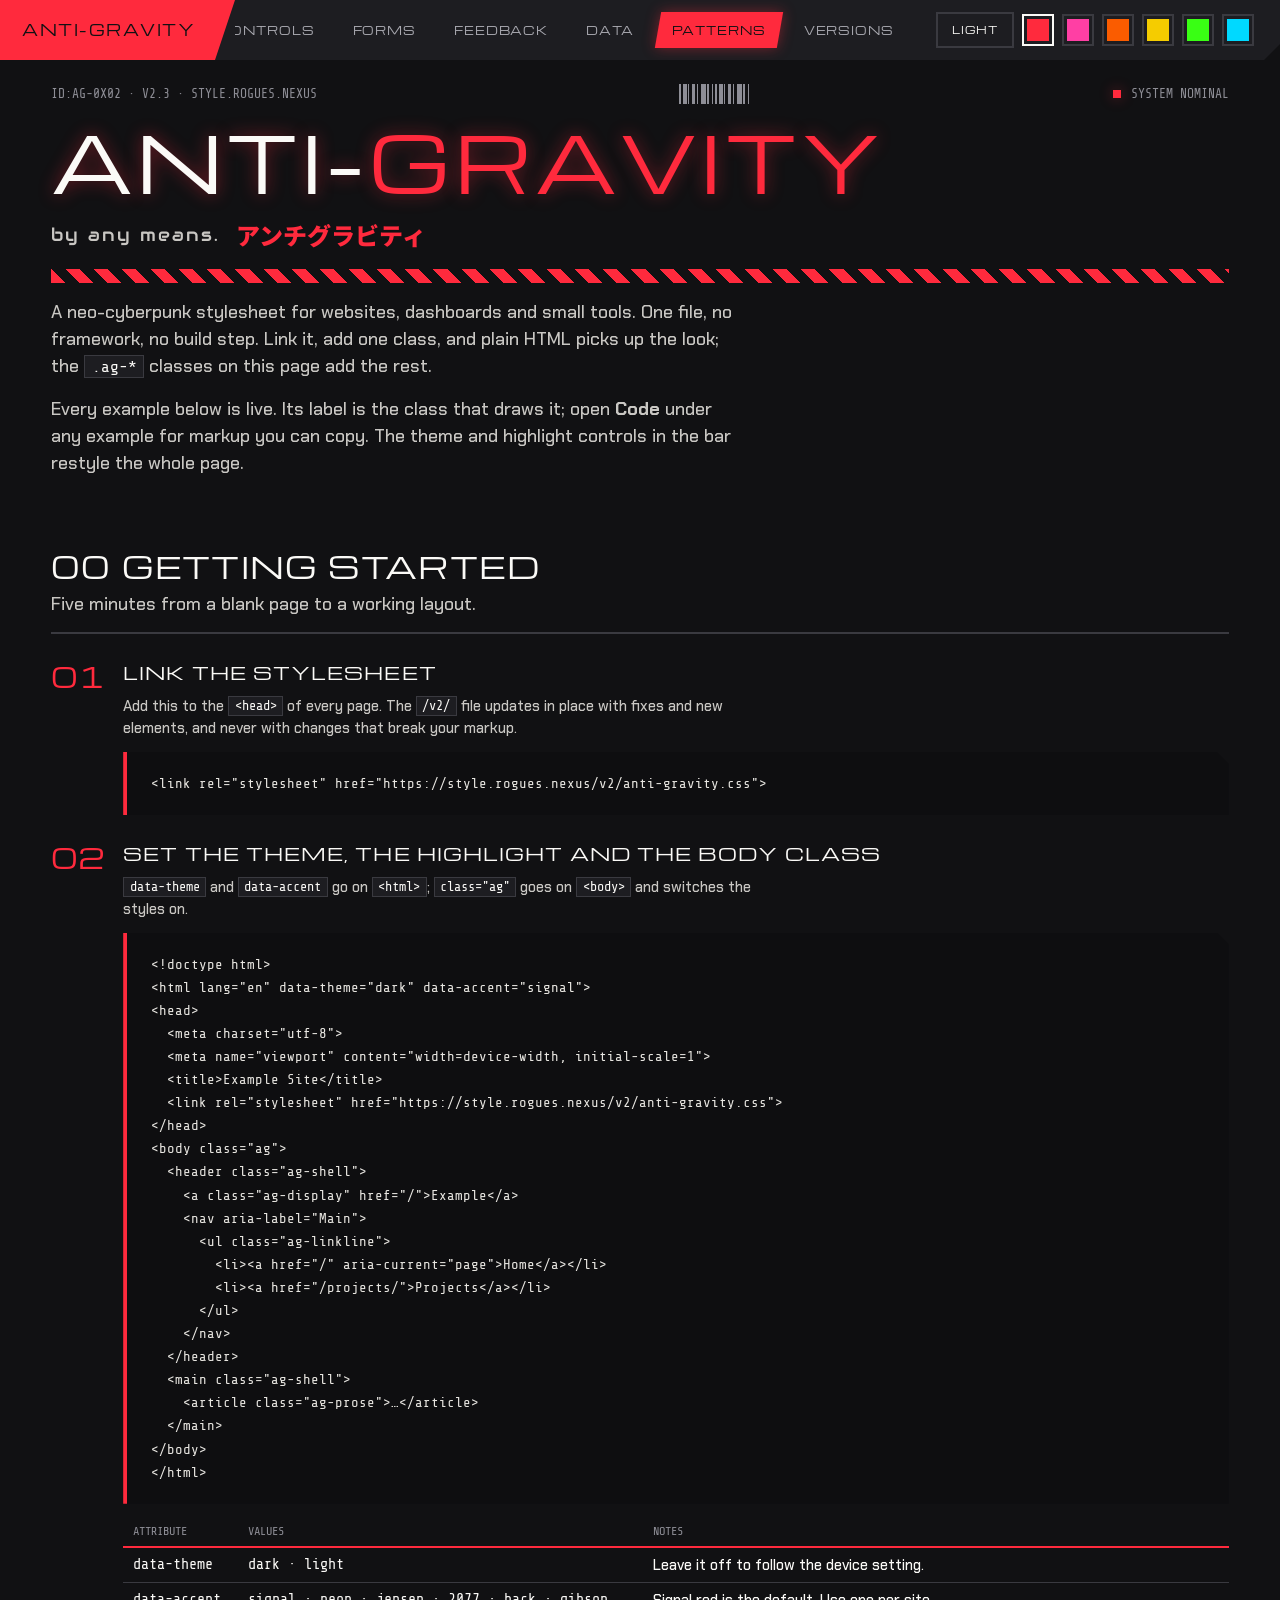
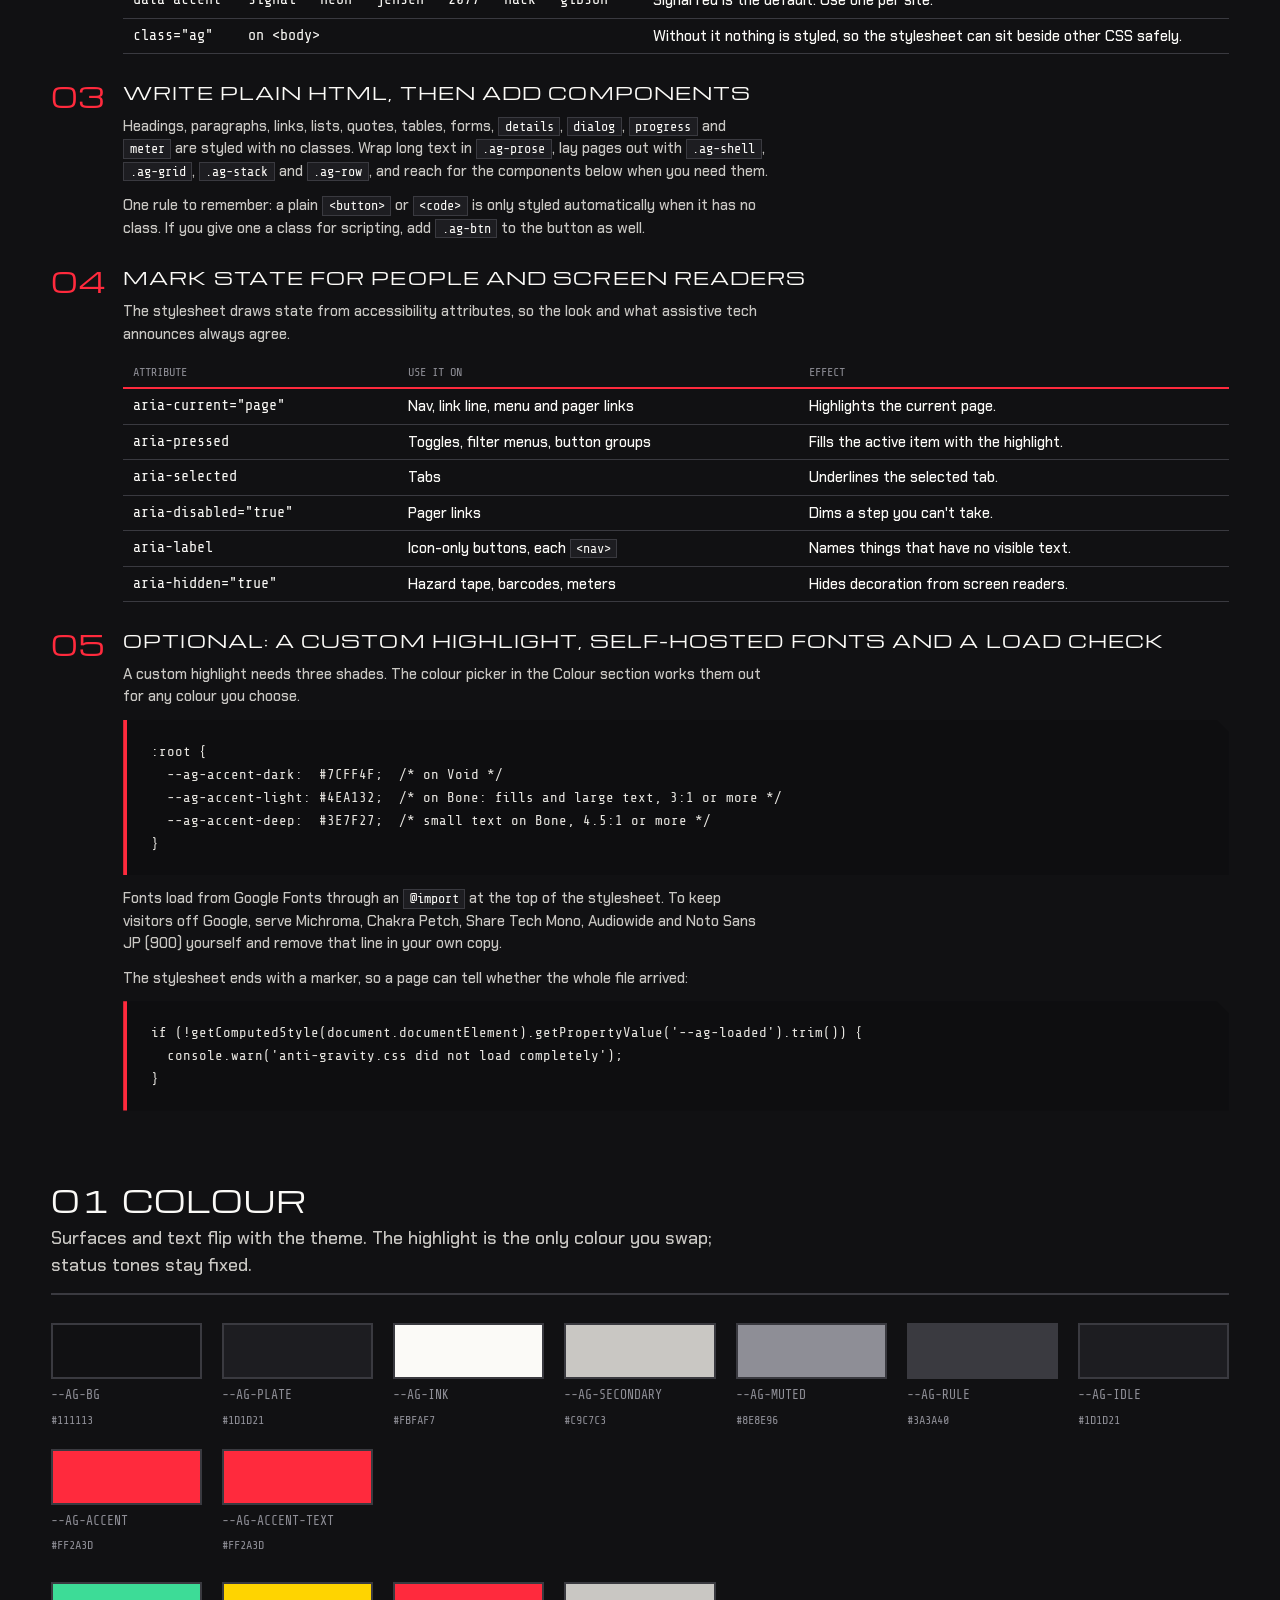
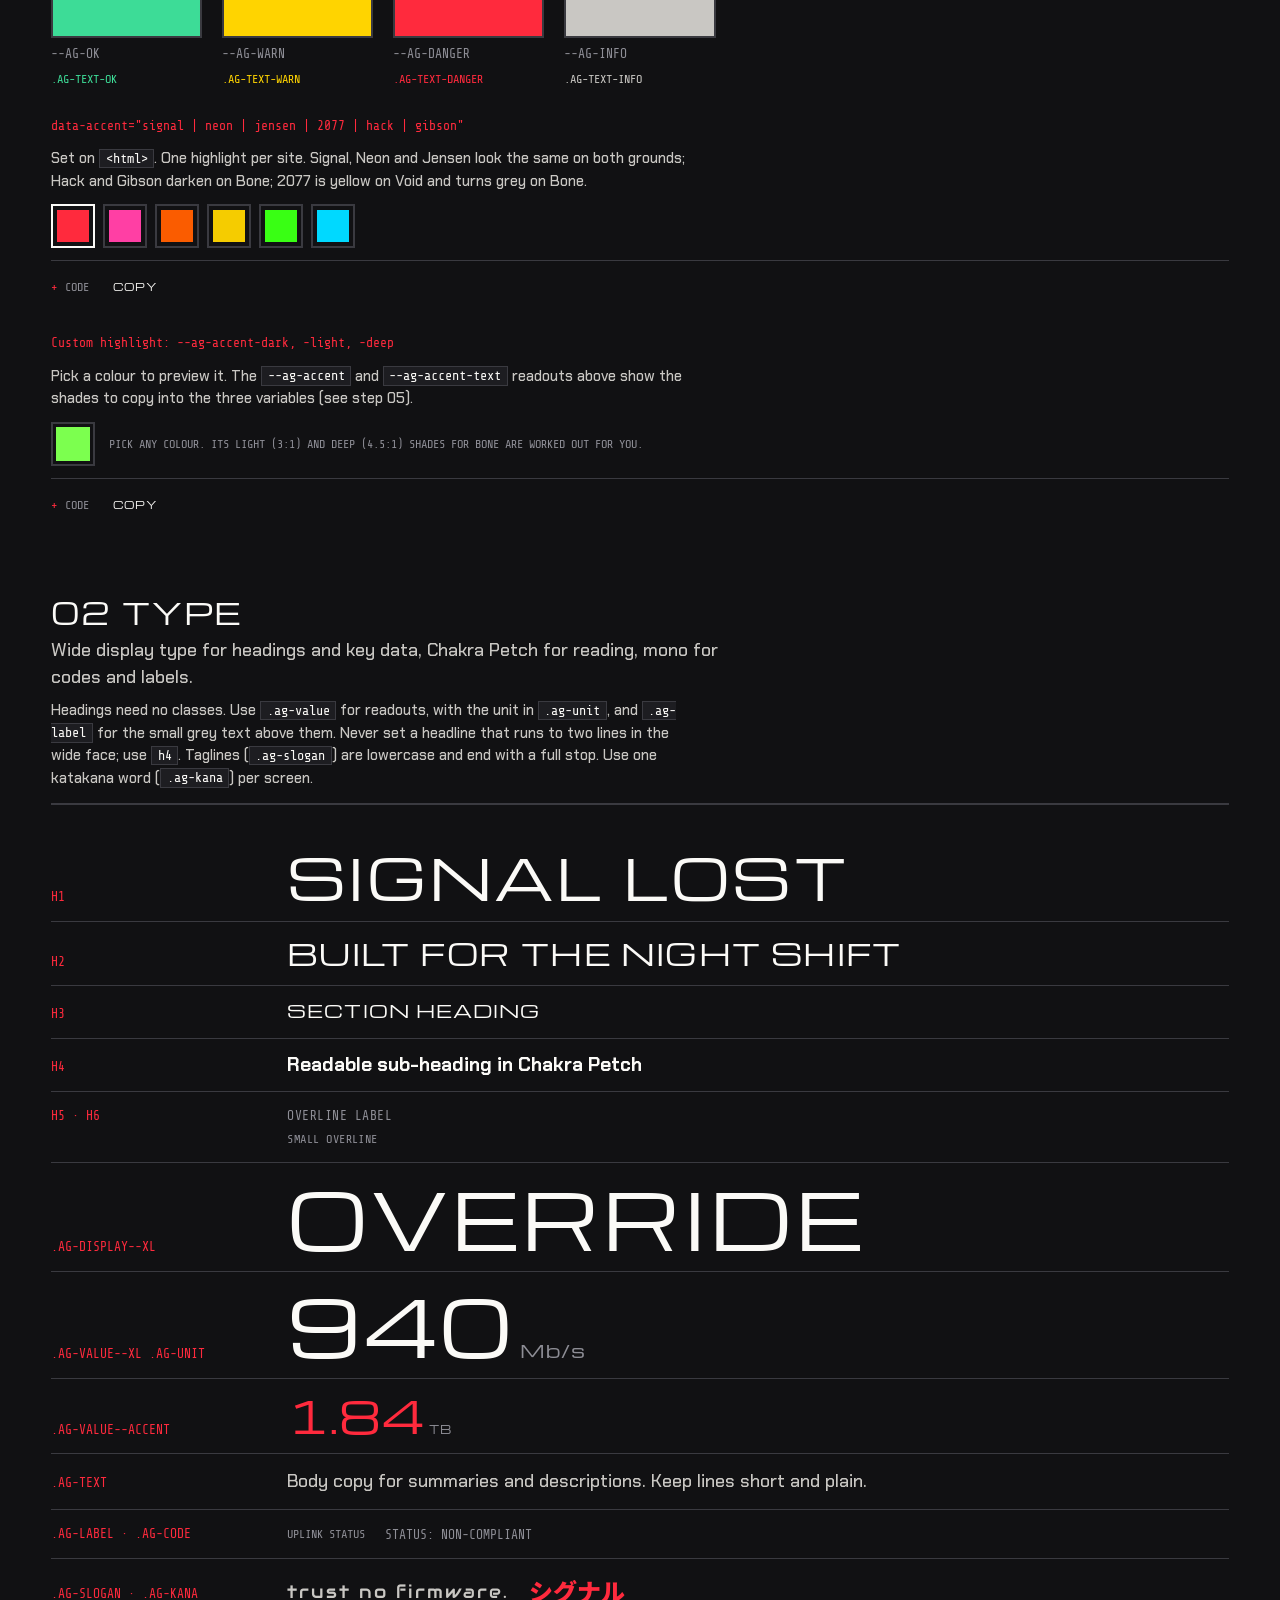
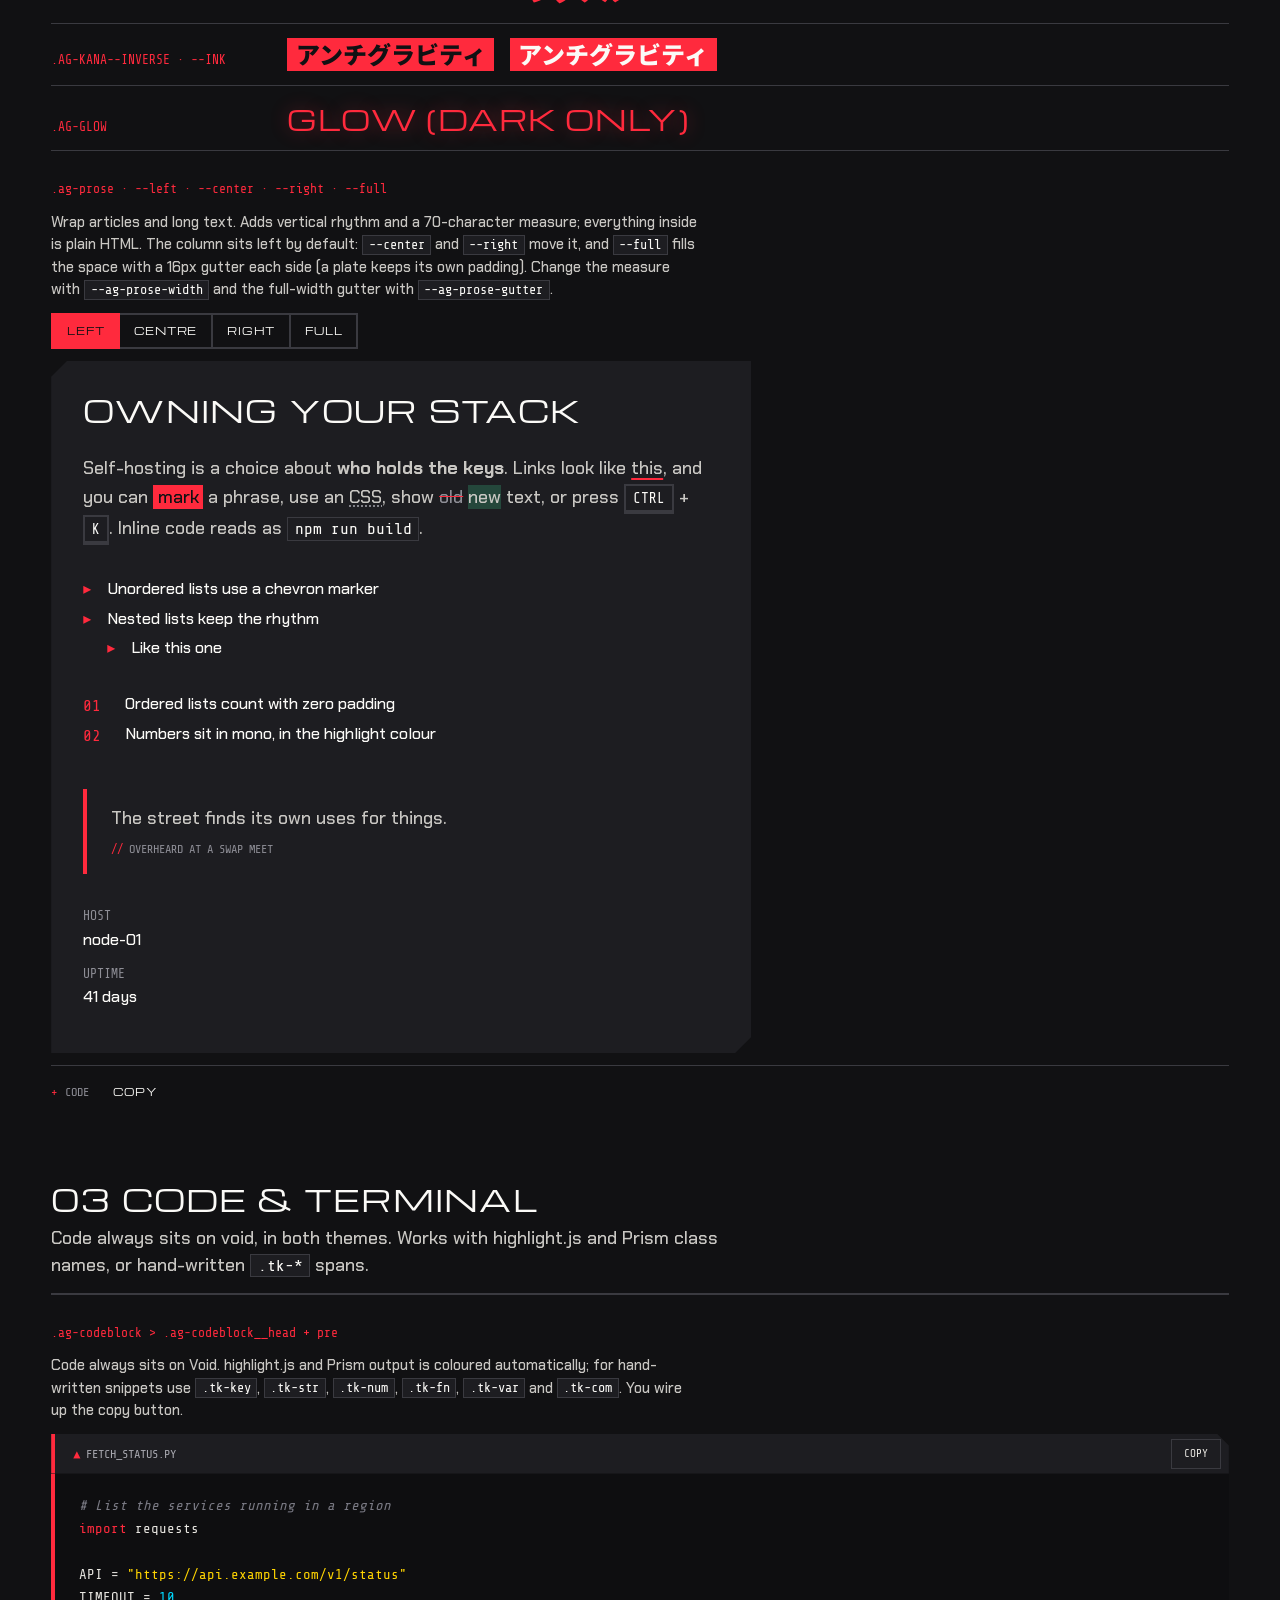
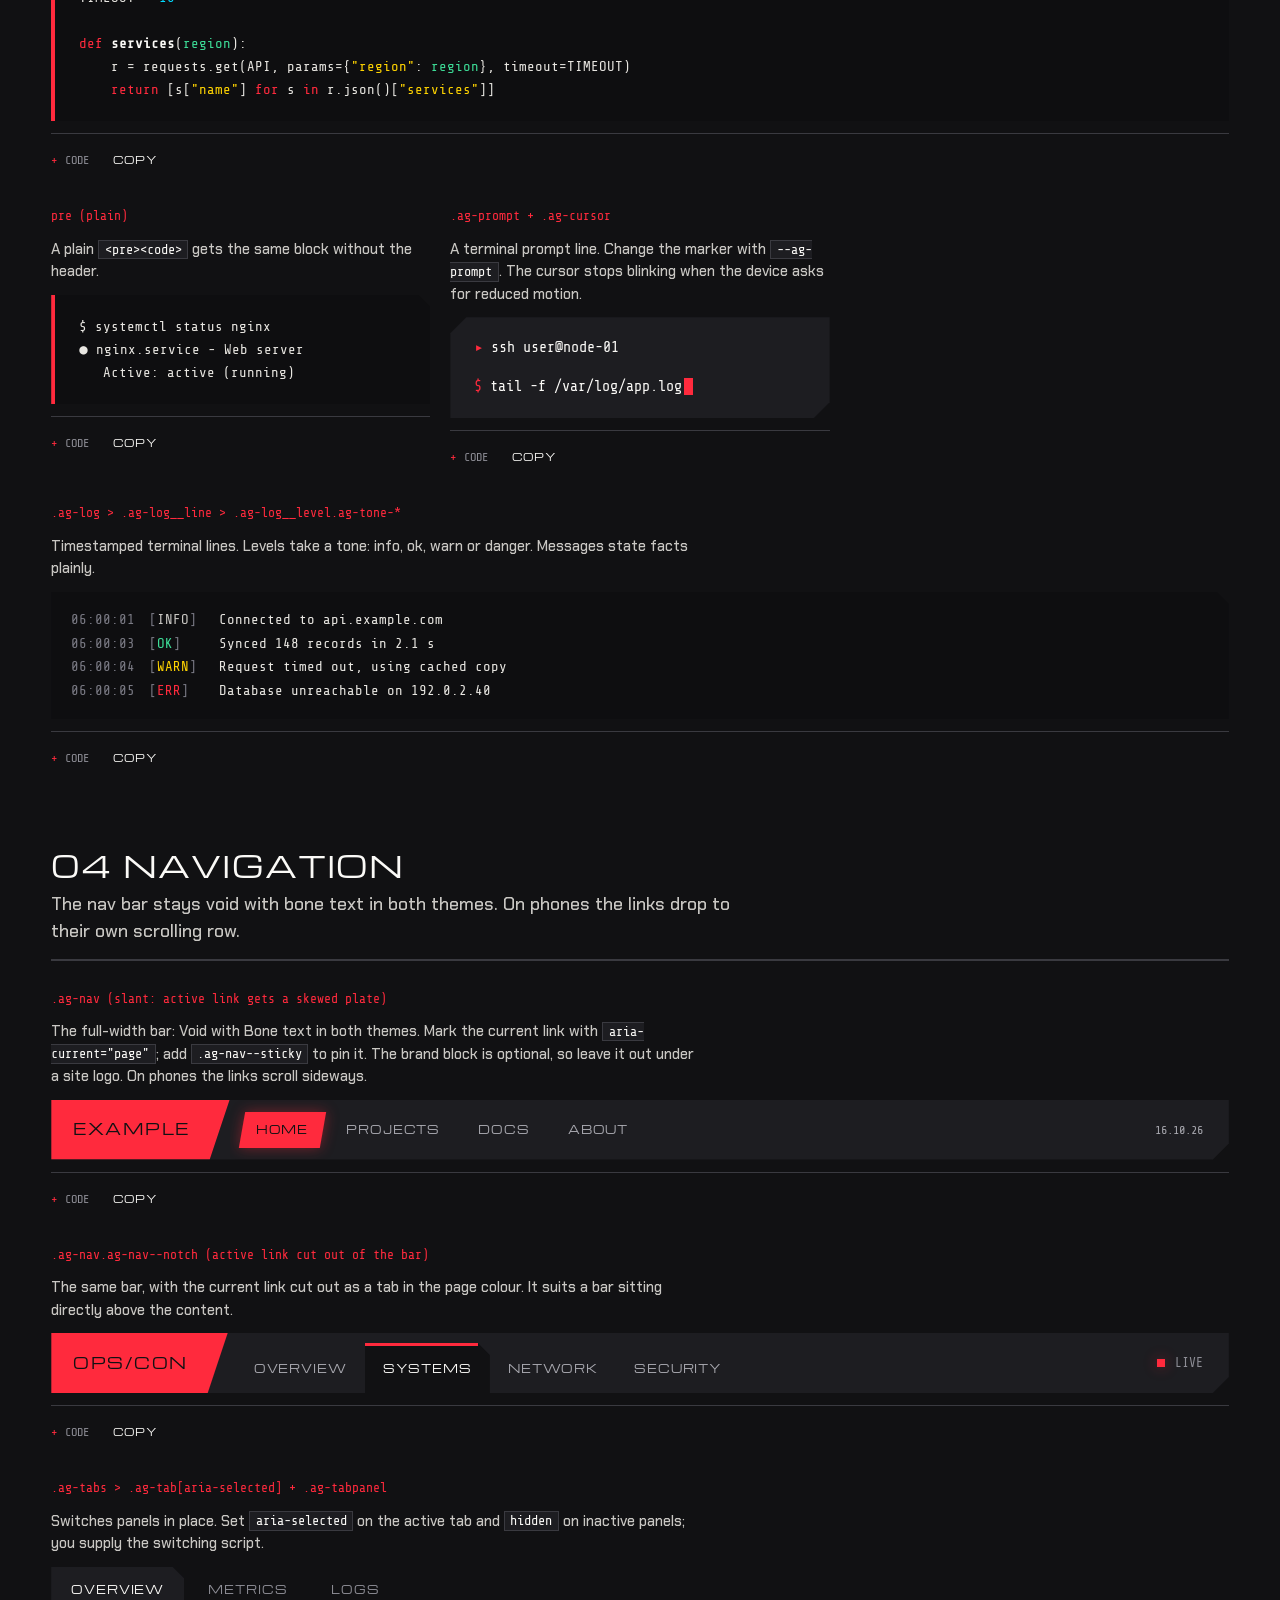
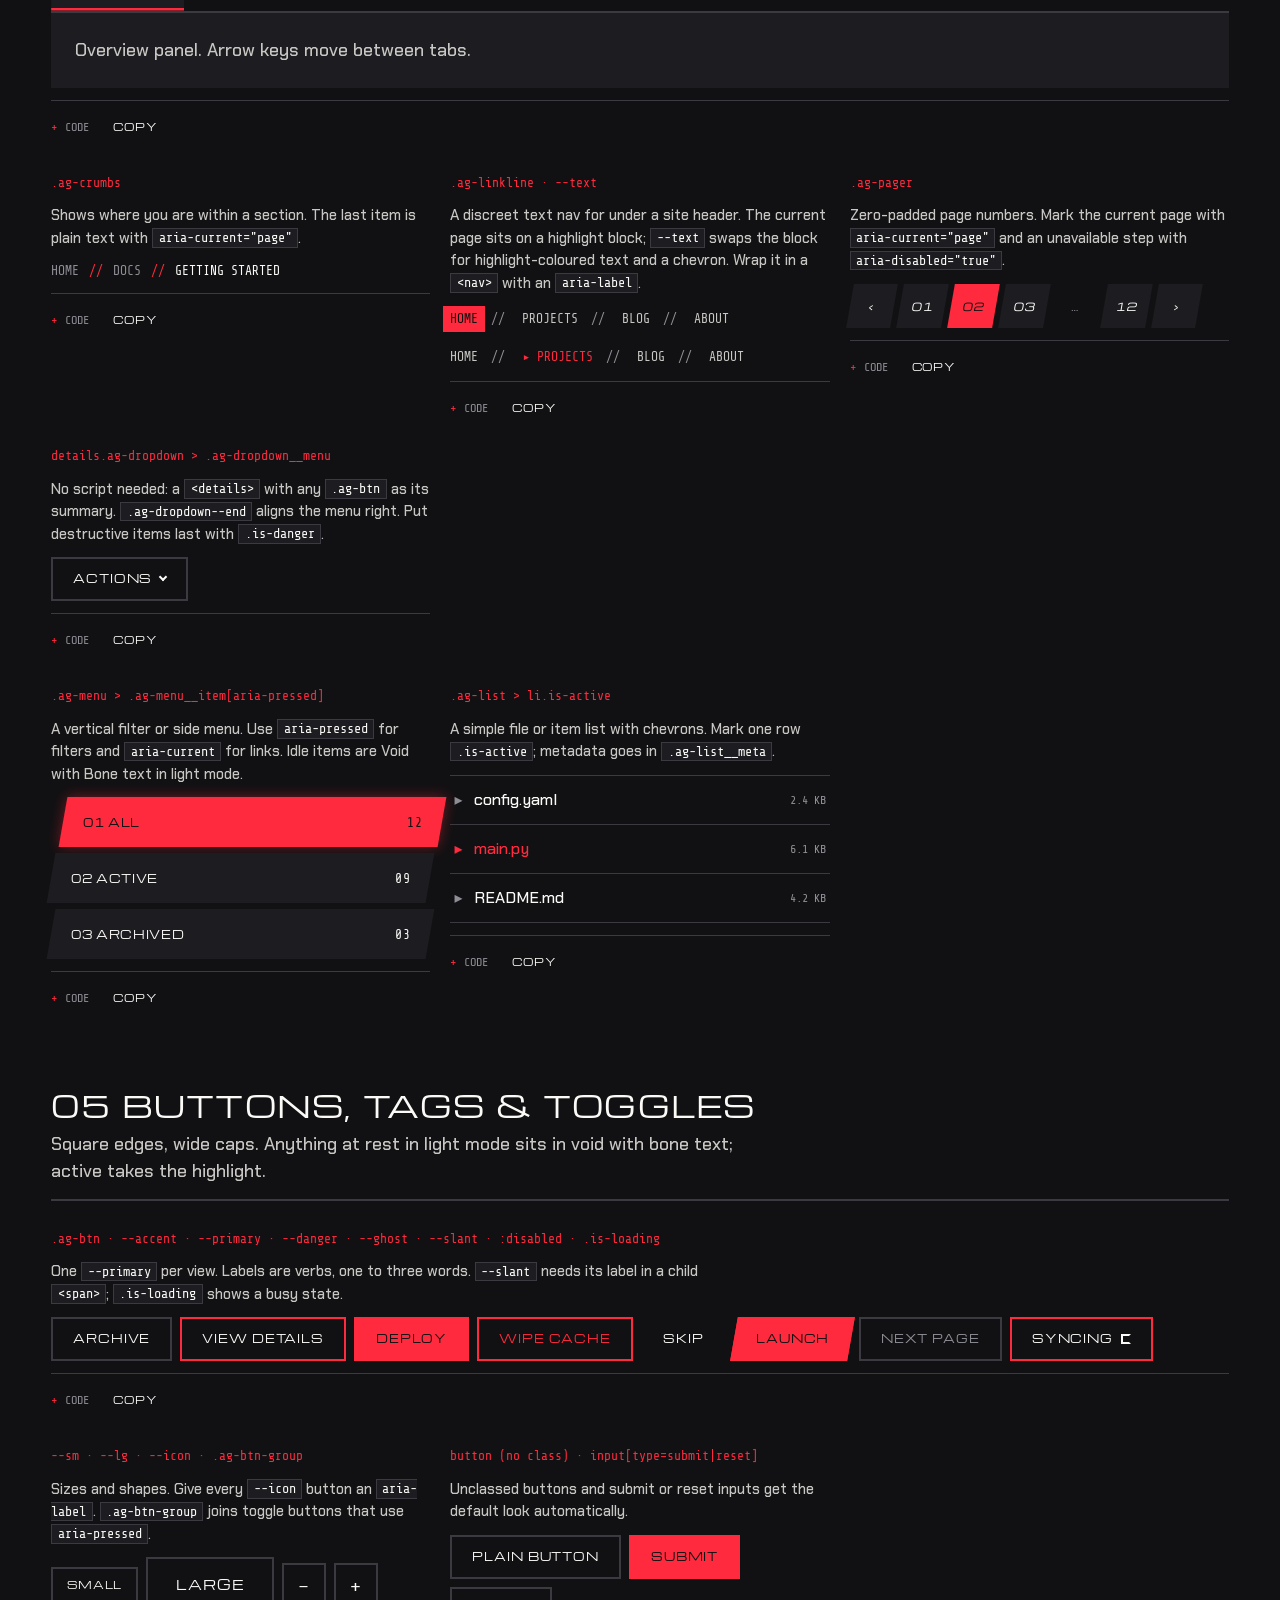
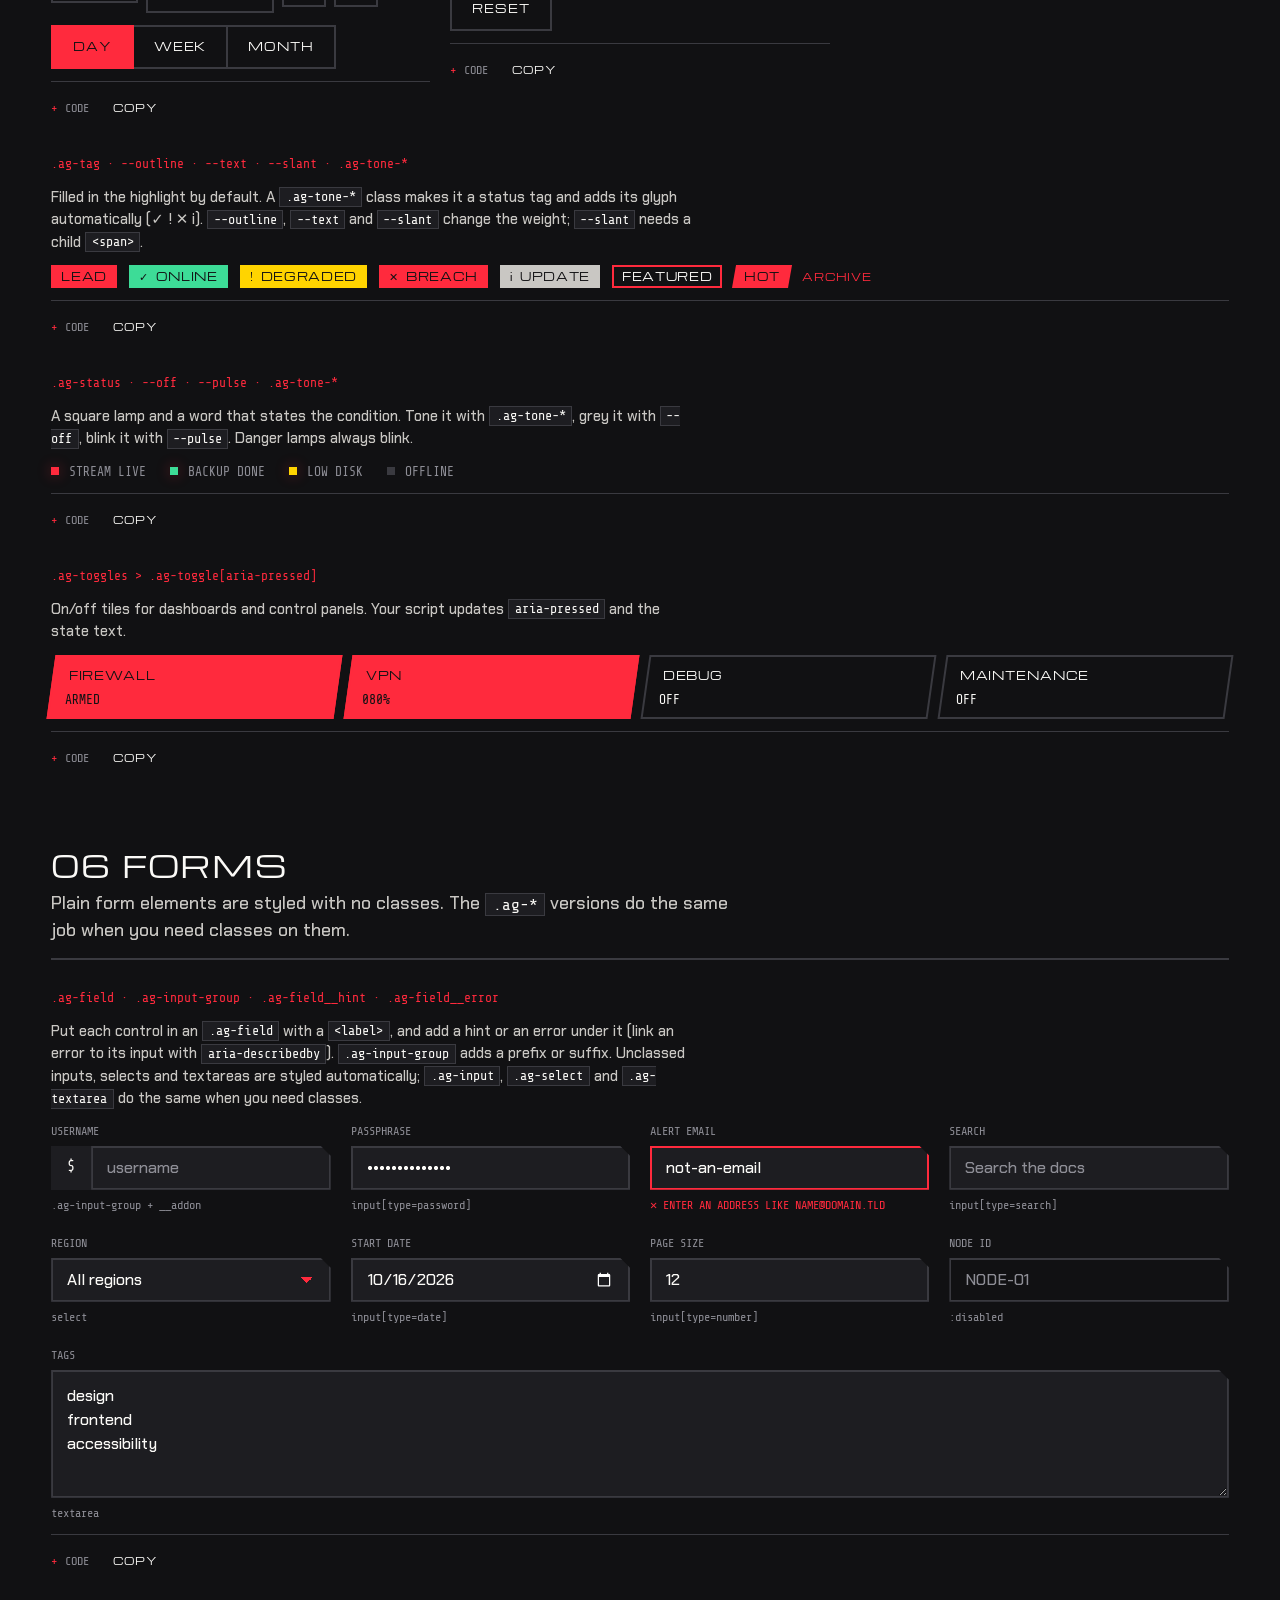
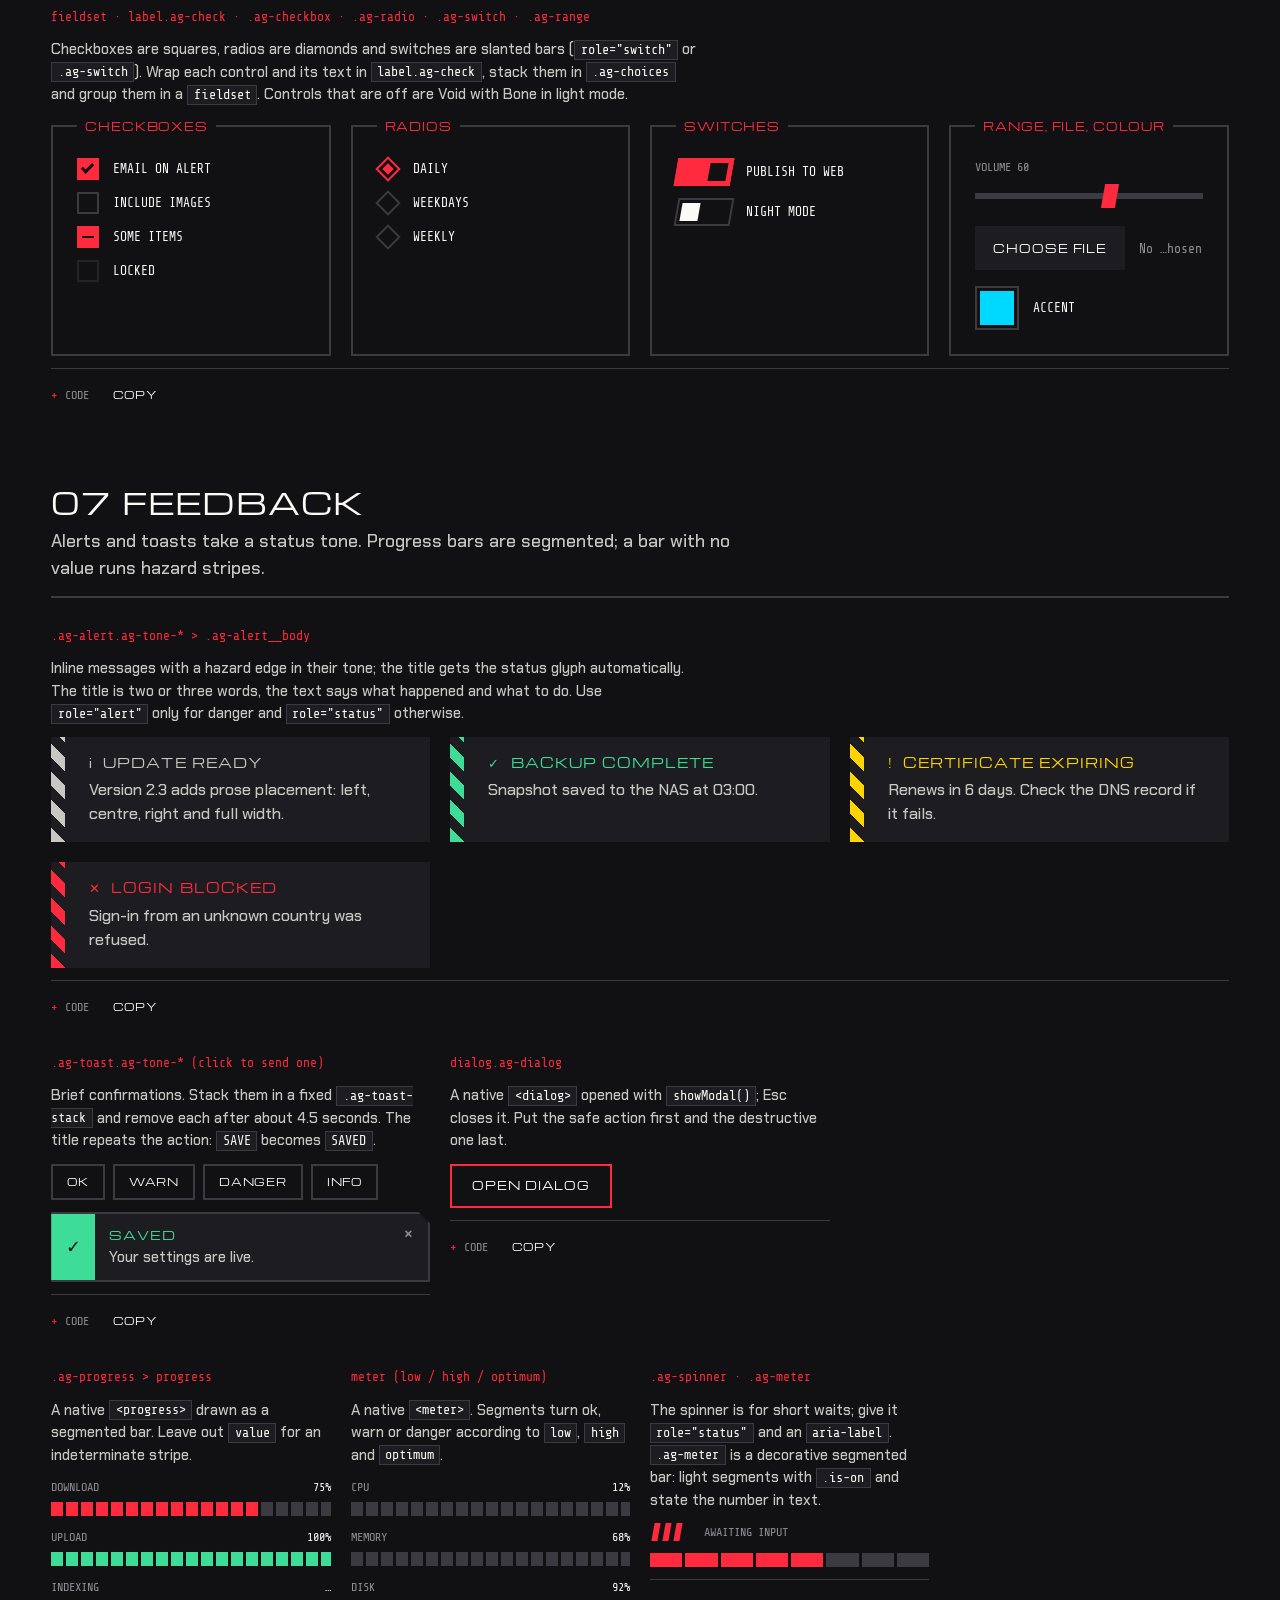
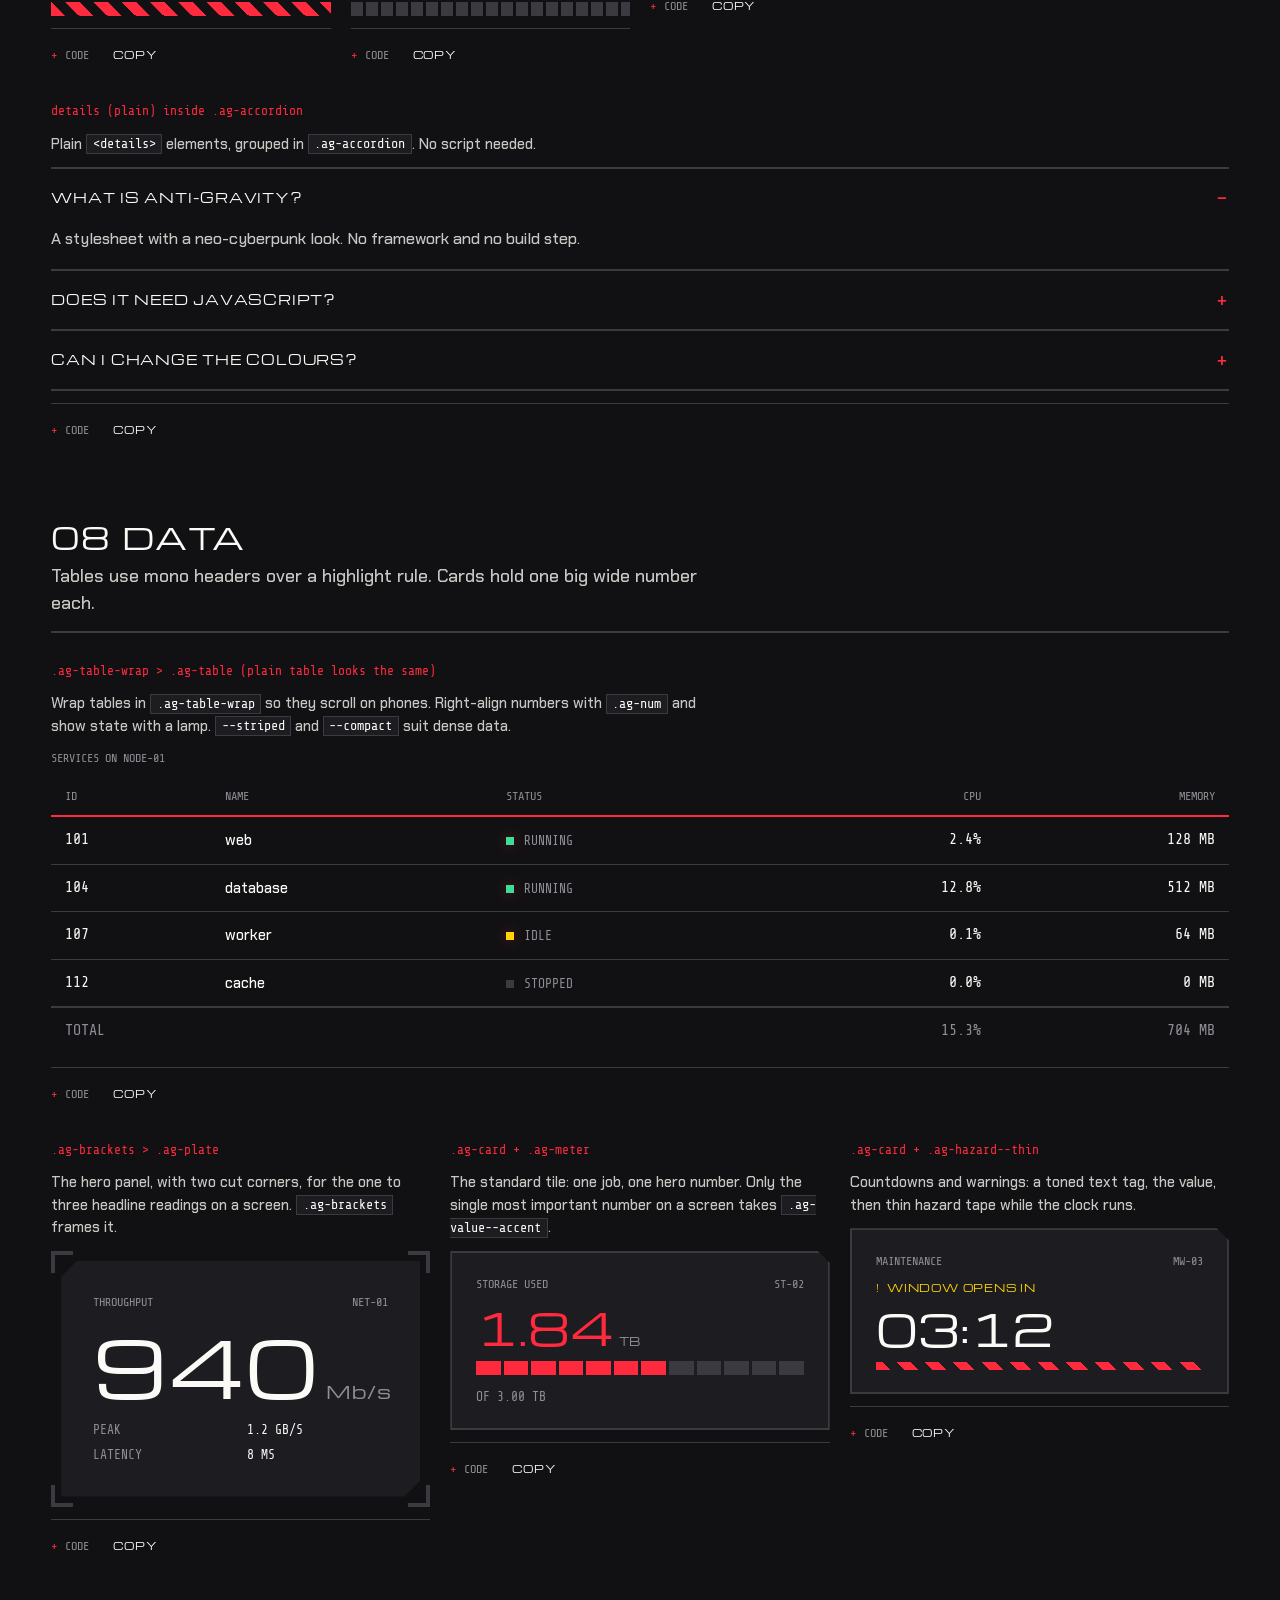
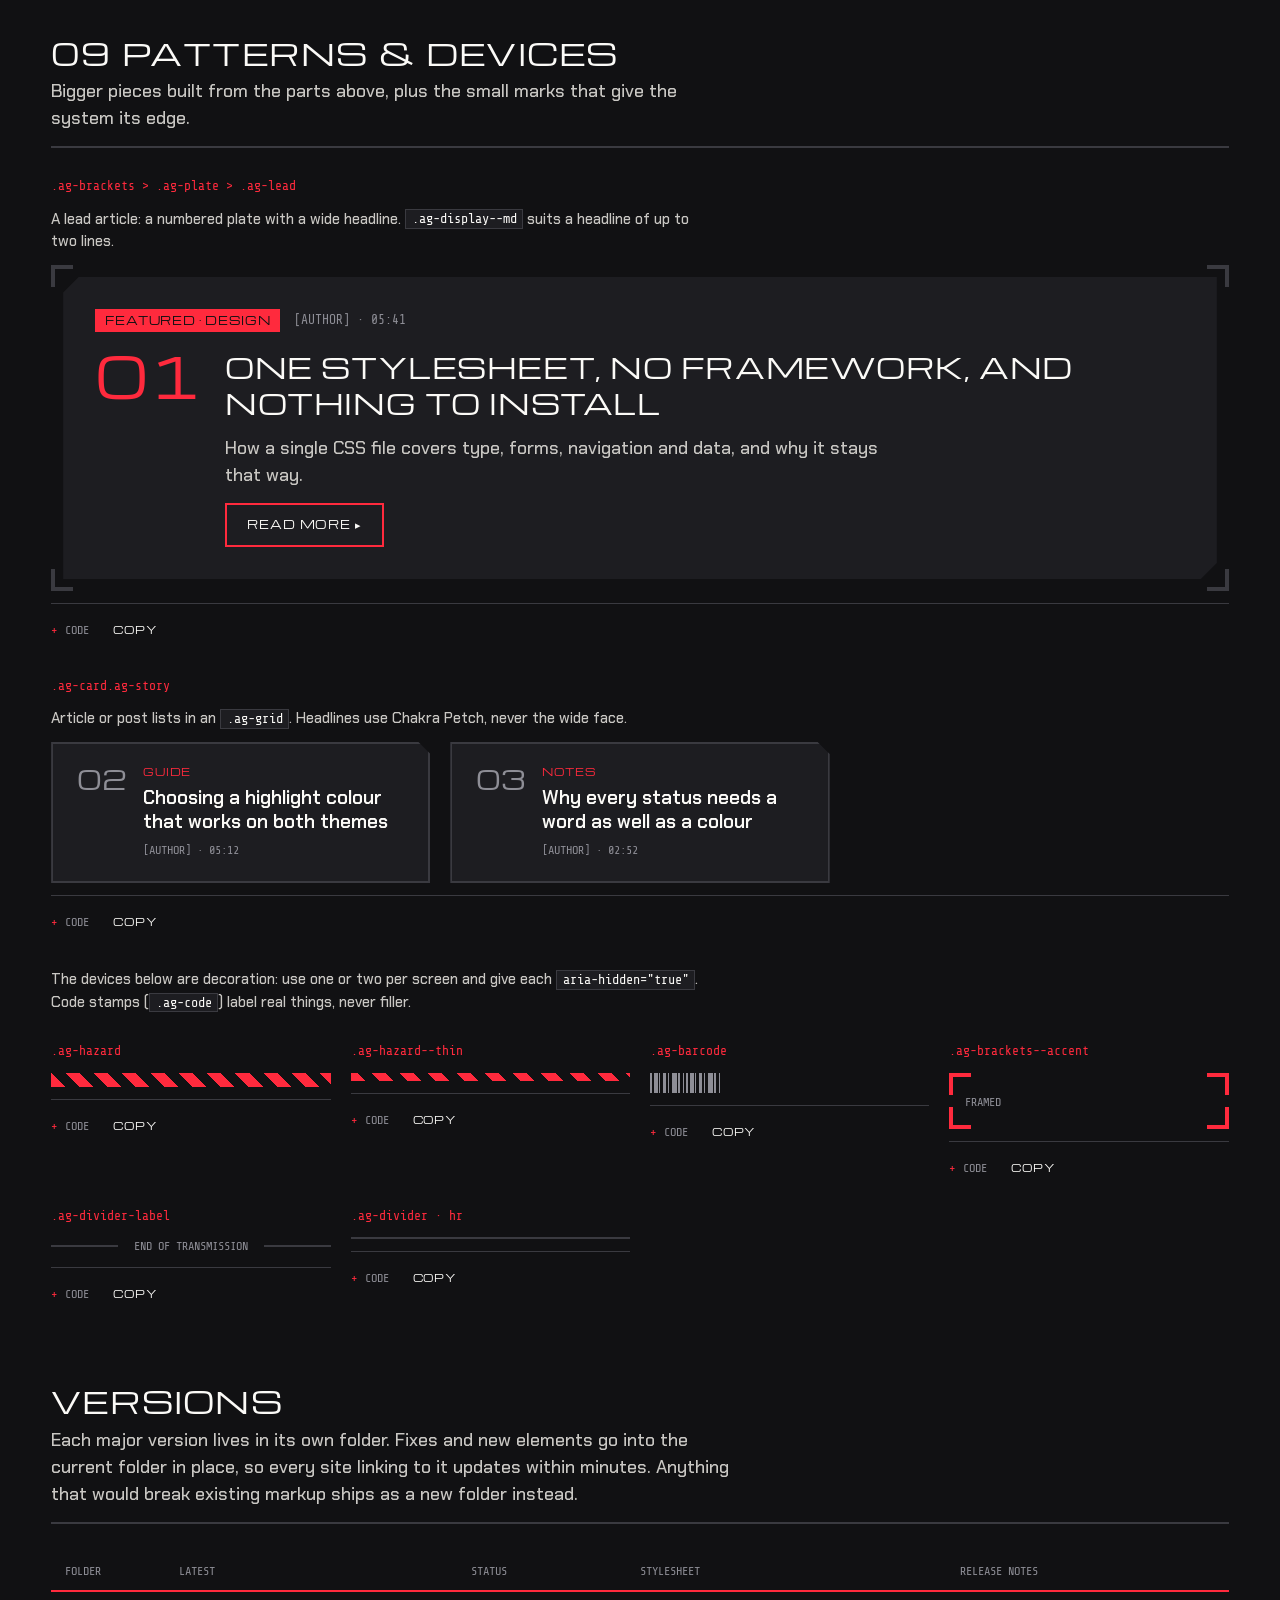
==== index.html @ 03106840 "Anti-Gravity v2.3: stylesheet, docs and release notes - v2/anti-gravity.css: the stylesheet (v2.3) -" ====
<!doctype html>
<html lang="en" data-theme="dark" data-accent="signal">
<head>
<meta charset="utf-8">
<meta name="viewport" content="width=device-width, initial-scale=1, viewport-fit=cover">
<title>Anti-Gravity</title>
<meta name="description" content="Anti-Gravity: a neo-cyberpunk stylesheet. How to use it, and every element it styles.">
<link rel="stylesheet" href="v2/anti-gravity.css">
<style>
  /* Page-only helpers for the showcase. Not part of anti-gravity.css. */
  :root { padding-top: env(safe-area-inset-top, 0px); padding-bottom: env(safe-area-inset-bottom, 0px); background: var(--ag-bg); }
  html { scroll-padding-top: calc(env(safe-area-inset-top, 0px) + 96px); scroll-behavior: smooth; }
  .ag-nav--sticky { top: env(safe-area-inset-top, 0px); }
  .section { display: flex; flex-direction: column; gap: 28px; }
  .section__head { display: flex; flex-direction: column; gap: 8px; padding-bottom: 14px; border-bottom: 2px solid var(--ag-rule); }
  .spec { display: flex; flex-direction: column; gap: 12px; min-width: 0; }
  .spec > code.ag-code { color: var(--ag-accent-text); text-transform: none; }
  .token { display: flex; flex-direction: column; gap: 6px; }
  .token__chip { height: 56px; border: 2px solid var(--ag-rule); }
  .type-row { display: grid; grid-template-columns: minmax(150px, 220px) minmax(0, 1fr); gap: 16px; align-items: baseline; padding: 14px 0; border-bottom: 1px solid var(--ag-rule); }
  .type-row > code { color: var(--ag-accent-text); }
  .nav-demo .ag-nav { position: static; }
  @media (max-width: 640px) { .ag-nav__end .ag-swatch { display: none; } }
  @media (max-width: 640px) { .type-row { grid-template-columns: 1fr; gap: 6px; } }
  .ai-note { display: flex; flex-direction: column; gap: 8px; margin-top: 56px; padding-top: 24px; border-top: 1px solid var(--ag-rule); }
  .spec-note { margin: 0; max-width: 72ch; color: var(--ag-secondary); font-size: 15px; line-height: 1.5; }
  .snippet { border-top: 1px solid var(--ag-rule); padding-top: 8px; }
  .snippet > summary { display: inline-flex; align-items: center; gap: 8px; min-height: 32px; font-family: var(--ag-font-mono); font-size: 12px; text-transform: uppercase; color: var(--ag-muted); cursor: pointer; list-style: none; }
  .snippet > summary::-webkit-details-marker { display: none; }
  .snippet > summary::before { content: "+"; color: var(--ag-accent-text); }
  .snippet[open] > summary::before { content: "\2212"; }
  .snippet > summary:hover { color: var(--ag-ink); }
  .snippet pre { margin-top: 8px; max-height: 380px; font-size: 13px; }
  .snippet__copy { margin-left: auto; }
  .steps { display: grid; gap: 28px; }
  .step { display: grid; grid-template-columns: 56px minmax(0, 1fr); gap: 16px; align-items: start; }
  .step__num { font-family: var(--ag-font-display); font-size: 28px; line-height: 1; color: var(--ag-accent); }
  .step__body { display: flex; flex-direction: column; gap: 12px; min-width: 0; }
  .step__body h3 { margin: 0; }
  @media (max-width: 640px) { .step { grid-template-columns: 1fr; gap: 8px; } }
</style>
</head>
<body class="ag">

<!-- ===== Nav bar (.ag-nav.ag-nav--sticky) ===== -->
<nav class="ag-nav ag-nav--sticky" aria-label="Sections">
  <a class="ag-nav__brand" href="#top">Anti-Gravity</a>
  <ul class="ag-nav__links" id="site-nav">
    <li><a href="#start" aria-current="page">Start</a></li>
    <li><a href="#colour">Colour</a></li>
    <li><a href="#type">Type</a></li>
    <li><a href="#code">Code</a></li>
    <li><a href="#navigation">Navigation</a></li>
    <li><a href="#controls">Controls</a></li>
    <li><a href="#forms">Forms</a></li>
    <li><a href="#feedback">Feedback</a></li>
    <li><a href="#data">Data</a></li>
    <li><a href="#patterns">Patterns</a></li>
    <li><a href="#versions">Versions</a></li>
  </ul>
  <div class="ag-nav__end">
    <button class="ag-btn ag-btn--sm" type="button" id="theme-toggle" aria-label="Switch to light theme">Light</button>
    <button class="ag-swatch ag-swatch--sm" type="button" data-set-accent="signal" aria-pressed="true" aria-label="Signal red" style="--ag-swatch: var(--ag-signal)"><span></span></button>
    <button class="ag-swatch ag-swatch--sm" type="button" data-set-accent="neon" aria-pressed="false" aria-label="Neon pink" style="--ag-swatch: var(--ag-neon)"><span></span></button>
    <button class="ag-swatch ag-swatch--sm" type="button" data-set-accent="jensen" aria-pressed="false" aria-label="Jensen orange" style="--ag-swatch: var(--ag-jensen)"><span></span></button>
    <button class="ag-swatch ag-swatch--sm" type="button" data-set-accent="2077" aria-pressed="false" aria-label="2077 yellow" style="--ag-swatch: var(--ag-2077)"><span></span></button>
    <button class="ag-swatch ag-swatch--sm" type="button" data-set-accent="hack" aria-pressed="false" aria-label="Hack green" style="--ag-swatch: var(--ag-hack)"><span></span></button>
    <button class="ag-swatch ag-swatch--sm" type="button" data-set-accent="gibson" aria-pressed="false" aria-label="Gibson cyan" style="--ag-swatch: var(--ag-gibson)"><span></span></button>
  </div>
</nav>

<div class="ag-shell" id="top" style="gap: 72px">

  <!-- ===== Header ===== -->
  <header class="ag-header">
    <div class="ag-header__bar">
      <span class="ag-code">ID:AG-0x02 &#xB7; v2.3 &#xB7; style.rogues.nexus</span>
      <span class="ag-barcode" aria-hidden="true"></span>
      <span class="ag-status ag-status--pulse">System nominal</span>
    </div>
    <h1 class="ag-display ag-display--xl ag-glow">Anti-<span class="ag-accent">gravity</span></h1>
    <div class="ag-row" style="--ag-gap: 16px">
      <p class="ag-slogan">by any means.</p>
      <span class="ag-kana" lang="ja">&#x30A2;&#x30F3;&#x30C1;&#x30B0;&#x30E9;&#x30D3;&#x30C6;&#x30A3;</span>
    </div>
    <div class="ag-hazard" aria-hidden="true"></div>
    <p class="ag-text">A neo-cyberpunk stylesheet for websites, dashboards and small tools. One file, no framework, no build step. Link it, add one class, and plain HTML picks up the look; the <code>.ag-*</code> classes on this page add the rest.</p>
    <p class="ag-text">Every example below is live. Its label is the class that draws it; open <b>Code</b> under any example for markup you can copy. The theme and highlight controls in the bar restyle the whole page.</p>
  </header>


  <!-- ===== 00 Start ===== -->
  <section class="section" id="start">
    <div class="section__head">
      <h2>00 Getting started</h2>
      <p class="ag-text">Five minutes from a blank page to a working layout.</p>
    </div>
    <div class="steps">
      <div class="step"><div class="step__num">01</div><div class="step__body">
        <h3>Link the stylesheet</h3>
        <p class="spec-note">Add this to the <code>&lt;head&gt;</code> of every page. The <code>/v2/</code> file updates in place with fixes and new elements, and never with changes that break your markup.</p>
<pre><code>&lt;link rel="stylesheet" href="https://style.rogues.nexus/v2/anti-gravity.css"&gt;</code></pre>
      </div></div>
      <div class="step"><div class="step__num">02</div><div class="step__body">
        <h3>Set the theme, the highlight and the body class</h3>
        <p class="spec-note"><code>data-theme</code> and <code>data-accent</code> go on <code>&lt;html&gt;</code>; <code>class="ag"</code> goes on <code>&lt;body&gt;</code> and switches the styles on.</p>
<pre><code>&lt;!doctype html&gt;
&lt;html lang="en" data-theme="dark" data-accent="signal"&gt;
&lt;head&gt;
  &lt;meta charset="utf-8"&gt;
  &lt;meta name="viewport" content="width=device-width, initial-scale=1"&gt;
  &lt;title&gt;Example Site&lt;/title&gt;
  &lt;link rel="stylesheet" href="https://style.rogues.nexus/v2/anti-gravity.css"&gt;
&lt;/head&gt;
&lt;body class="ag"&gt;
  &lt;header class="ag-shell"&gt;
    &lt;a class="ag-display" href="/"&gt;Example&lt;/a&gt;
    &lt;nav aria-label="Main"&gt;
      &lt;ul class="ag-linkline"&gt;
        &lt;li&gt;&lt;a href="/" aria-current="page"&gt;Home&lt;/a&gt;&lt;/li&gt;
        &lt;li&gt;&lt;a href="/projects/"&gt;Projects&lt;/a&gt;&lt;/li&gt;
      &lt;/ul&gt;
    &lt;/nav&gt;
  &lt;/header&gt;
  &lt;main class="ag-shell"&gt;
    &lt;article class="ag-prose"&gt;&#x2026;&lt;/article&gt;
  &lt;/main&gt;
&lt;/body&gt;
&lt;/html&gt;</code></pre>
        <div class="ag-table-wrap"><table class="ag-table ag-table--compact">
          <thead><tr><th>Attribute</th><th>Values</th><th>Notes</th></tr></thead>
          <tbody>
            <tr><td class="ag-mono">data-theme</td><td class="ag-mono">dark &#xB7; light</td><td>Leave it off to follow the device setting.</td></tr>
            <tr><td class="ag-mono">data-accent</td><td class="ag-mono">signal &#xB7; neon &#xB7; jensen &#xB7; 2077 &#xB7; hack &#xB7; gibson</td><td>Signal red is the default. Use one per site.</td></tr>
            <tr><td class="ag-mono">class="ag"</td><td class="ag-mono">on &lt;body&gt;</td><td>Without it nothing is styled, so the stylesheet can sit beside other CSS safely.</td></tr>
          </tbody>
        </table></div>
      </div></div>
      <div class="step"><div class="step__num">03</div><div class="step__body">
        <h3>Write plain HTML, then add components</h3>
        <p class="spec-note">Headings, paragraphs, links, lists, quotes, tables, forms, <code>details</code>, <code>dialog</code>, <code>progress</code> and <code>meter</code> are styled with no classes. Wrap long text in <code>.ag-prose</code>, lay pages out with <code>.ag-shell</code>, <code>.ag-grid</code>, <code>.ag-stack</code> and <code>.ag-row</code>, and reach for the components below when you need them.</p>
        <p class="spec-note">One rule to remember: a plain <code>&lt;button&gt;</code> or <code>&lt;code&gt;</code> is only styled automatically when it has no class. If you give one a class for scripting, add <code>.ag-btn</code> to the button as well.</p>
      </div></div>
      <div class="step"><div class="step__num">04</div><div class="step__body">
        <h3>Mark state for people and screen readers</h3>
        <p class="spec-note">The stylesheet draws state from accessibility attributes, so the look and what assistive tech announces always agree.</p>
        <div class="ag-table-wrap"><table class="ag-table ag-table--compact">
          <thead><tr><th>Attribute</th><th>Use it on</th><th>Effect</th></tr></thead>
          <tbody>
            <tr><td class="ag-mono">aria-current="page"</td><td>Nav, link line, menu and pager links</td><td>Highlights the current page.</td></tr>
            <tr><td class="ag-mono">aria-pressed</td><td>Toggles, filter menus, button groups</td><td>Fills the active item with the highlight.</td></tr>
            <tr><td class="ag-mono">aria-selected</td><td>Tabs</td><td>Underlines the selected tab.</td></tr>
            <tr><td class="ag-mono">aria-disabled="true"</td><td>Pager links</td><td>Dims a step you can't take.</td></tr>
            <tr><td class="ag-mono">aria-label</td><td>Icon-only buttons, each <code>&lt;nav&gt;</code></td><td>Names things that have no visible text.</td></tr>
            <tr><td class="ag-mono">aria-hidden="true"</td><td>Hazard tape, barcodes, meters</td><td>Hides decoration from screen readers.</td></tr>
          </tbody>
        </table></div>
      </div></div>
      <div class="step"><div class="step__num">05</div><div class="step__body">
        <h3>Optional: a custom highlight, self-hosted fonts and a load check</h3>
        <p class="spec-note">A custom highlight needs three shades. The colour picker in the Colour section works them out for any colour you choose.</p>
<pre><code>:root {
  --ag-accent-dark:  #7CFF4F;  /* on Void */
  --ag-accent-light: #4EA132;  /* on Bone: fills and large text, 3:1 or more */
  --ag-accent-deep:  #3E7F27;  /* small text on Bone, 4.5:1 or more */
}</code></pre>
        <p class="spec-note">Fonts load from Google Fonts through an <code>@import</code> at the top of the stylesheet. To keep visitors off Google, serve Michroma, Chakra Petch, Share Tech Mono, Audiowide and Noto Sans JP (900) yourself and remove that line in your own copy.</p>
        <p class="spec-note">The stylesheet ends with a marker, so a page can tell whether the whole file arrived:</p>
<pre><code>if (!getComputedStyle(document.documentElement).getPropertyValue('--ag-loaded').trim()) {
  console.warn('anti-gravity.css did not load completely');
}</code></pre>
      </div></div>
    </div>
  </section>

  <!-- ===== 01 Colour ===== -->
  <section class="section" id="colour">
    <div class="section__head">
      <h2>01 Colour</h2>
      <p class="ag-text">Surfaces and text flip with the theme. The highlight is the only colour you swap; status tones stay fixed.</p>
    </div>
    <div class="ag-grid" style="--ag-grid-min: 150px">
      <div class="token"><div class="token__chip" style="background: var(--ag-bg)"></div><code class="ag-code">--ag-bg</code><span class="ag-label js-token" data-token="--ag-bg"></span></div>
      <div class="token"><div class="token__chip" style="background: var(--ag-plate)"></div><code class="ag-code">--ag-plate</code><span class="ag-label js-token" data-token="--ag-plate"></span></div>
      <div class="token"><div class="token__chip" style="background: var(--ag-ink)"></div><code class="ag-code">--ag-ink</code><span class="ag-label js-token" data-token="--ag-ink"></span></div>
      <div class="token"><div class="token__chip" style="background: var(--ag-secondary)"></div><code class="ag-code">--ag-secondary</code><span class="ag-label js-token" data-token="--ag-secondary"></span></div>
      <div class="token"><div class="token__chip" style="background: var(--ag-muted)"></div><code class="ag-code">--ag-muted</code><span class="ag-label js-token" data-token="--ag-muted"></span></div>
      <div class="token"><div class="token__chip" style="background: var(--ag-rule)"></div><code class="ag-code">--ag-rule</code><span class="ag-label js-token" data-token="--ag-rule"></span></div>
      <div class="token"><div class="token__chip" style="background: var(--ag-idle)"></div><code class="ag-code">--ag-idle</code><span class="ag-label js-token" data-token="--ag-idle"></span></div>
      <div class="token"><div class="token__chip" style="background: var(--ag-accent)"></div><code class="ag-code">--ag-accent</code><span class="ag-label js-token" data-token="--ag-accent"></span></div>
      <div class="token"><div class="token__chip" style="background: var(--ag-accent-text)"></div><code class="ag-code">--ag-accent-text</code><span class="ag-label js-token" data-token="--ag-accent-text"></span></div>
    </div>
    <div class="ag-grid" style="--ag-grid-min: 150px">
      <div class="token"><div class="token__chip" style="background: var(--ag-ok)"></div><code class="ag-code">--ag-ok</code><span class="ag-label ag-text-ok">.ag-text-ok</span></div>
      <div class="token"><div class="token__chip" style="background: var(--ag-warn)"></div><code class="ag-code">--ag-warn</code><span class="ag-label ag-text-warn">.ag-text-warn</span></div>
      <div class="token"><div class="token__chip" style="background: var(--ag-danger)"></div><code class="ag-code">--ag-danger</code><span class="ag-label ag-text-danger">.ag-text-danger</span></div>
      <div class="token"><div class="token__chip" style="background: var(--ag-info)"></div><code class="ag-code">--ag-info</code><span class="ag-label ag-text-info">.ag-text-info</span></div>
    </div>
    <div class="spec">
      <code class="ag-code">data-accent="signal | neon | jensen | 2077 | hack | gibson"</code>
      <p class="spec-note">Set on <code>&lt;html&gt;</code>. One highlight per site. Signal, Neon and Jensen look the same on both grounds; Hack and Gibson darken on Bone; 2077 is yellow on Void and turns grey on Bone.</p>
      <div class="ag-row" role="group" aria-label="Highlight colour">
        <button class="ag-swatch" type="button" data-set-accent="signal" aria-pressed="true" aria-label="Signal red" style="--ag-swatch: var(--ag-signal)"><span></span></button>
        <button class="ag-swatch" type="button" data-set-accent="neon" aria-pressed="false" aria-label="Neon pink" style="--ag-swatch: var(--ag-neon)"><span></span></button>
        <button class="ag-swatch" type="button" data-set-accent="jensen" aria-pressed="false" aria-label="Jensen orange" style="--ag-swatch: var(--ag-jensen)"><span></span></button>
        <button class="ag-swatch" type="button" data-set-accent="2077" aria-pressed="false" aria-label="2077 yellow" style="--ag-swatch: var(--ag-2077)"><span></span></button>
        <button class="ag-swatch" type="button" data-set-accent="hack" aria-pressed="false" aria-label="Hack green" style="--ag-swatch: var(--ag-hack)"><span></span></button>
        <button class="ag-swatch" type="button" data-set-accent="gibson" aria-pressed="false" aria-label="Gibson cyan" style="--ag-swatch: var(--ag-gibson)"><span></span></button>
      </div>
    </div>
    <div class="spec">
      <code class="ag-code">Custom highlight: --ag-accent-dark, -light, -deep</code>
      <p class="spec-note">Pick a colour to preview it. The <code>--ag-accent</code> and <code>--ag-accent-text</code> readouts above show the shades to copy into the three variables (see step 05).</p>
      <div class="ag-check">
        <input class="ag-color" id="custom-accent" type="color" value="#7CFF4F">
        <label for="custom-accent" class="ag-label">Pick any colour. Its light (3:1) and deep (4.5:1) shades for Bone are worked out for you.</label>
      </div>
    </div>
  </section>

  <!-- ===== 02 Type ===== -->
  <section class="section" id="type">
    <div class="section__head">
      <h2>02 Type</h2>
      <p class="ag-text">Wide display type for headings and key data, Chakra Petch for reading, mono for codes and labels.</p>
      <p class="spec-note">Headings need no classes. Use <code>.ag-value</code> for readouts, with the unit in <code>.ag-unit</code>, and <code>.ag-label</code> for the small grey text above them. Never set a headline that runs to two lines in the wide face; use <code>h4</code>. Taglines (<code>.ag-slogan</code>) are lowercase and end with a full stop. Use one katakana word (<code>.ag-kana</code>) per screen.</p>
    </div>
    <div>
      <div class="type-row"><code class="ag-code">h1</code><h1>Signal lost</h1></div>
      <div class="type-row"><code class="ag-code">h2</code><h2>Built for the night shift</h2></div>
      <div class="type-row"><code class="ag-code">h3</code><h3>Section heading</h3></div>
      <div class="type-row"><code class="ag-code">h4</code><h4>Readable sub-heading in Chakra Petch</h4></div>
      <div class="type-row"><code class="ag-code">h5 &#xB7; h6</code><div class="ag-stack" style="--ag-gap: 4px"><h5>Overline label</h5><h6>Small overline</h6></div></div>
      <div class="type-row"><code class="ag-code">.ag-display--xl</code><span class="ag-display ag-display--xl">Override</span></div>
      <div class="type-row"><code class="ag-code">.ag-value--xl .ag-unit</code><span class="ag-value ag-value--xl">940<span class="ag-unit">Mb/s</span></span></div>
      <div class="type-row"><code class="ag-code">.ag-value--accent</code><span class="ag-value ag-value--accent">1.84<span class="ag-unit">TB</span></span></div>
      <div class="type-row"><code class="ag-code">.ag-text</code><span class="ag-text">Body copy for summaries and descriptions. Keep lines short and plain.</span></div>
      <div class="type-row"><code class="ag-code">.ag-label &#xB7; .ag-code</code><div class="ag-row" style="--ag-gap: 20px"><span class="ag-label">Uplink status</span><span class="ag-code">STATUS: NON-COMPLIANT</span></div></div>
      <div class="type-row"><code class="ag-code">.ag-slogan &#xB7; .ag-kana</code><div class="ag-row" style="--ag-gap: 20px"><span class="ag-slogan">trust no firmware.</span><span class="ag-kana" lang="ja">&#x30B7;&#x30B0;&#x30CA;&#x30EB;</span></div></div>
      <div class="type-row"><code class="ag-code">.ag-kana--inverse &middot; --ink</code><div class="ag-row" style="--ag-gap:16px"><span class="ag-kana ag-kana--inverse" lang="ja">&#x30A2;&#x30F3;&#x30C1;&#x30B0;&#x30E9;&#x30D3;&#x30C6;&#x30A3;</span><span class="ag-kana ag-kana--inverse ag-kana--ink" lang="ja">&#x30A2;&#x30F3;&#x30C1;&#x30B0;&#x30E9;&#x30D3;&#x30C6;&#x30A3;</span></div></div>
      <div class="type-row"><code class="ag-code">.ag-glow</code><span class="ag-display ag-display--md ag-glow ag-accent">Glow (dark only)</span></div>
    </div>

    <div class="spec">
      <code class="ag-code">.ag-prose &#xB7; --left &#xB7; --center &#xB7; --right &#xB7; --full</code>
      <p class="spec-note">Wrap articles and long text. Adds vertical rhythm and a 70-character measure; everything inside is plain HTML. The column sits left by default: <code>--center</code> and <code>--right</code> move it, and <code>--full</code> fills the space with a 16px gutter each side (a plate keeps its own padding). Change the measure with <code>--ag-prose-width</code> and the full-width gutter with <code>--ag-prose-gutter</code>.</p>
      <div class="ag-btn-group snip-skip js-prose-align" role="group" aria-label="Prose placement">
        <button class="ag-btn ag-btn--sm" type="button" aria-pressed="true" data-prose="">Left</button>
        <button class="ag-btn ag-btn--sm" type="button" aria-pressed="false" data-prose="ag-prose--center">Centre</button>
        <button class="ag-btn ag-btn--sm" type="button" aria-pressed="false" data-prose="ag-prose--right">Right</button>
        <button class="ag-btn ag-btn--sm" type="button" aria-pressed="false" data-prose="ag-prose--full">Full</button>
      </div>
      <article class="ag-prose ag-plate" id="prose-demo">
        <h2>Owning your stack</h2>
        <p>Self-hosting is a choice about <strong>who holds the keys</strong>. Links look like <a href="#type">this</a>, and you can <mark>mark</mark> a phrase, use an <abbr title="Cascading Style Sheets">CSS</abbr>, show <del>old</del> <ins>new</ins> text, or press <kbd>Ctrl</kbd> + <kbd>K</kbd>. Inline code reads as <code>npm run build</code>.</p>
        <ul>
          <li>Unordered lists use a chevron marker</li>
          <li>Nested lists keep the rhythm
            <ul><li>Like this one</li></ul>
          </li>
        </ul>
        <ol>
          <li>Ordered lists count with zero padding</li>
          <li>Numbers sit in mono, in the highlight colour</li>
        </ol>
        <blockquote>
          The street finds its own uses for things.
          <cite>Overheard at a swap meet</cite>
        </blockquote>
        <dl>
          <dt>Host</dt><dd>node-01</dd>
          <dt>Uptime</dt><dd>41 days</dd>
        </dl>
      </article>
    </div>
  </section>

  <!-- ===== 03 Code ===== -->
  <section class="section" id="code">
    <div class="section__head">
      <h2>03 Code &amp; terminal</h2>
      <p class="ag-text">Code always sits on void, in both themes. Works with highlight.js and Prism class names, or hand-written <code>.tk-*</code> spans.</p>
    </div>
    <div class="spec">
      <code class="ag-code">.ag-codeblock &gt; .ag-codeblock__head + pre</code>
      <p class="spec-note">Code always sits on Void. highlight.js and Prism output is coloured automatically; for hand-written snippets use <code>.tk-key</code>, <code>.tk-str</code>, <code>.tk-num</code>, <code>.tk-fn</code>, <code>.tk-var</code> and <code>.tk-com</code>. You wire up the copy button.</p>
      <figure class="ag-codeblock">
        <figcaption class="ag-codeblock__head"><span>fetch_status.py</span><button class="ag-codeblock__copy" type="button" data-copy>Copy</button></figcaption>
<pre><code><span class="tk-com"># List the services running in a region</span>
<span class="tk-key">import</span> requests

API = <span class="tk-str">"https://api.example.com/v1/status"</span>
TIMEOUT = <span class="tk-num">10</span>

<span class="tk-key">def</span> <span class="tk-fn">services</span>(<span class="tk-var">region</span>):
    r = requests.get(API, params={<span class="tk-str">"region"</span>: <span class="tk-var">region</span>}, timeout=TIMEOUT)
    <span class="tk-key">return</span> [s[<span class="tk-str">"name"</span>] <span class="tk-key">for</span> s <span class="tk-key">in</span> r.json()[<span class="tk-str">"services"</span>]]</code></pre>
      </figure>
    </div>
    <div class="ag-grid" style="--ag-grid-min: 320px">
      <div class="spec">
        <code class="ag-code">pre (plain)</code>
        <p class="spec-note">A plain <code>&lt;pre&gt;&lt;code&gt;</code> gets the same block without the header.</p>
<pre><code>$ systemctl status nginx
&#x25CF; nginx.service - Web server
   Active: active (running)</code></pre>
      </div>
      <div class="spec">
        <code class="ag-code">.ag-prompt + .ag-cursor</code>
        <p class="spec-note">A terminal prompt line. Change the marker with <code>--ag-prompt</code>. The cursor stops blinking when the device asks for reduced motion.</p>
        <div class="ag-plate" style="padding: 20px 24px">
          <p class="ag-prompt">ssh user@node-01</p>
          <p class="ag-prompt" style="--ag-prompt: '$'">tail -f /var/log/app.log<span class="ag-cursor" aria-hidden="true"></span></p>
        </div>
      </div>
    </div>
    <div class="spec">
      <code class="ag-code">.ag-log &gt; .ag-log__line &gt; .ag-log__level.ag-tone-*</code>
      <p class="spec-note">Timestamped terminal lines. Levels take a tone: info, ok, warn or danger. Messages state facts plainly.</p>
      <div class="ag-log" role="log">
        <div class="ag-log__line"><time>06:00:01</time><span class="ag-log__level ag-tone-info">INFO</span><span>Connected to api.example.com</span></div>
        <div class="ag-log__line"><time>06:00:03</time><span class="ag-log__level ag-tone-ok">OK</span><span>Synced 148 records in 2.1 s</span></div>
        <div class="ag-log__line"><time>06:00:04</time><span class="ag-log__level ag-tone-warn">WARN</span><span>Request timed out, using cached copy</span></div>
        <div class="ag-log__line"><time>06:00:05</time><span class="ag-log__level ag-tone-danger">ERR</span><span>Database unreachable on 192.0.2.40</span></div>
      </div>
    </div>
  </section>

  <!-- ===== 04 Navigation ===== -->
  <section class="section" id="navigation">
    <div class="section__head">
      <h2>04 Navigation</h2>
      <p class="ag-text">The nav bar stays void with bone text in both themes. On phones the links drop to their own scrolling row.</p>
    </div>

    <div class="spec nav-demo">
      <code class="ag-code">.ag-nav (slant: active link gets a skewed plate)</code>
      <p class="spec-note">The full-width bar: Void with Bone text in both themes. Mark the current link with <code>aria-current="page"</code>; add <code>.ag-nav--sticky</code> to pin it. The brand block is optional, so leave it out under a site logo. On phones the links scroll sideways.</p>
      <nav class="ag-nav" aria-label="Demo nav, slant">
        <a class="ag-nav__brand" href="#navigation">Example</a>
        <ul class="ag-nav__links js-demo-nav">
          <li><a href="#navigation" aria-current="page">Home</a></li>
          <li><a href="#navigation">Projects</a></li>
          <li><a href="#navigation">Docs</a></li>
          <li><a href="#navigation">About</a></li>
        </ul>
        <div class="ag-nav__end"><span>16.10.26</span></div>
      </nav>
    </div>

    <div class="spec nav-demo">
      <code class="ag-code">.ag-nav.ag-nav--notch (active link cut out of the bar)</code>
      <p class="spec-note">The same bar, with the current link cut out as a tab in the page colour. It suits a bar sitting directly above the content.</p>
      <nav class="ag-nav ag-nav--notch" aria-label="Demo nav, notch">
        <a class="ag-nav__brand" href="#navigation">OPS/CON</a>
        <ul class="ag-nav__links js-demo-nav">
          <li><a href="#navigation">Overview</a></li>
          <li><a href="#navigation" aria-current="page">Systems</a></li>
          <li><a href="#navigation">Network</a></li>
          <li><a href="#navigation">Security</a></li>
        </ul>
        <div class="ag-nav__end"><span class="ag-status">Live</span></div>
      </nav>
    </div>

    <div class="spec">
      <code class="ag-code">.ag-tabs &gt; .ag-tab[aria-selected] + .ag-tabpanel</code>
      <p class="spec-note">Switches panels in place. Set <code>aria-selected</code> on the active tab and <code>hidden</code> on inactive panels; you supply the switching script.</p>
      <div>
        <div class="ag-tabs" role="tablist" aria-label="Demo tabs">
          <button class="ag-tab" role="tab" type="button" aria-selected="true" aria-controls="tp-1" id="t-1">Overview</button>
          <button class="ag-tab" role="tab" type="button" aria-selected="false" aria-controls="tp-2" id="t-2" tabindex="-1">Metrics</button>
          <button class="ag-tab" role="tab" type="button" aria-selected="false" aria-controls="tp-3" id="t-3" tabindex="-1">Logs</button>
        </div>
        <div class="ag-tabpanel" role="tabpanel" id="tp-1" aria-labelledby="t-1"><p class="ag-text">Overview panel. Arrow keys move between tabs.</p></div>
        <div class="ag-tabpanel" role="tabpanel" id="tp-2" aria-labelledby="t-2" hidden><p class="ag-text">Metrics panel.</p></div>
        <div class="ag-tabpanel" role="tabpanel" id="tp-3" aria-labelledby="t-3" hidden><p class="ag-text">Logs panel.</p></div>
      </div>
    </div>

    <div class="ag-grid" style="--ag-grid-min: 300px">
      <div class="spec">
        <code class="ag-code">.ag-crumbs</code>
        <p class="spec-note">Shows where you are within a section. The last item is plain text with <code>aria-current="page"</code>.</p>
        <ol class="ag-crumbs" aria-label="Breadcrumb">
          <li><a href="#navigation">Home</a></li>
          <li><a href="#navigation">Docs</a></li>
          <li aria-current="page">Getting started</li>
        </ol>
      </div>
      <div class="spec">
        <code class="ag-code">.ag-linkline &middot; --text</code>
        <p class="spec-note">A discreet text nav for under a site header. The current page sits on a highlight block; <code>--text</code> swaps the block for highlight-coloured text and a chevron. Wrap it in a <code>&lt;nav&gt;</code> with an <code>aria-label</code>.</p>
        <nav aria-label="Link line demo"><ul class="ag-linkline js-linkline">
          <li><a href="#navigation" aria-current="page">Home</a></li>
          <li><a href="#navigation">Projects</a></li>
          <li><a href="#navigation">Blog</a></li>
          <li><a href="#navigation">About</a></li>
        </ul></nav>
        <nav aria-label="Link line text demo"><ul class="ag-linkline ag-linkline--text js-linkline">
          <li><a href="#navigation">Home</a></li>
          <li><a href="#navigation" aria-current="page">Projects</a></li>
          <li><a href="#navigation">Blog</a></li>
          <li><a href="#navigation">About</a></li>
        </ul></nav>
      </div>
      <div class="spec">
        <code class="ag-code">.ag-pager</code>
        <p class="spec-note">Zero-padded page numbers. Mark the current page with <code>aria-current="page"</code> and an unavailable step with <code>aria-disabled="true"</code>.</p>
        <nav class="ag-pager" aria-label="Pages">
          <a href="#navigation" aria-label="Previous page">&#x2039;</a>
          <a href="#navigation">01</a>
          <a href="#navigation" aria-current="page">02</a>
          <a href="#navigation">03</a>
          <span>&#x2026;</span>
          <a href="#navigation">12</a>
          <a href="#navigation" aria-label="Next page">&#x203A;</a>
        </nav>
      </div>
      <div class="spec">
        <code class="ag-code">details.ag-dropdown &gt; .ag-dropdown__menu</code>
        <p class="spec-note">No script needed: a <code>&lt;details&gt;</code> with any <code>.ag-btn</code> as its summary. <code>.ag-dropdown--end</code> aligns the menu right. Put destructive items last with <code>.is-danger</code>.</p>
        <details class="ag-dropdown">
          <summary class="ag-btn">Actions</summary>
          <div class="ag-dropdown__menu">
            <a href="#navigation">View source</a>
            <a href="#navigation">Duplicate</a>
            <a href="#navigation">Copy link</a>
            <hr>
            <a href="#navigation" class="is-danger">Delete item</a>
          </div>
        </details>
      </div>
    </div>

    <div class="ag-grid" style="--ag-grid-min: 280px">
      <div class="spec">
        <code class="ag-code">.ag-menu &gt; .ag-menu__item[aria-pressed]</code>
        <p class="spec-note">A vertical filter or side menu. Use <code>aria-pressed</code> for filters and <code>aria-current</code> for links. Idle items are Void with Bone text in light mode.</p>
        <div class="ag-menu js-menu" role="group" aria-label="Filter demo">
          <button class="ag-menu__item" type="button" aria-pressed="true"><span>01 All</span><span class="ag-menu__count">12</span></button>
          <button class="ag-menu__item" type="button" aria-pressed="false"><span>02 Active</span><span class="ag-menu__count">09</span></button>
          <button class="ag-menu__item" type="button" aria-pressed="false"><span>03 Archived</span><span class="ag-menu__count">03</span></button>
        </div>
      </div>
      <div class="spec">
        <code class="ag-code">.ag-list &gt; li.is-active</code>
        <p class="spec-note">A simple file or item list with chevrons. Mark one row <code>.is-active</code>; metadata goes in <code>.ag-list__meta</code>.</p>
        <ul class="ag-list">
          <li>config.yaml<span class="ag-list__meta">2.4 KB</span></li>
          <li class="is-active">main.py<span class="ag-list__meta">6.1 KB</span></li>
          <li>README.md<span class="ag-list__meta">4.2 KB</span></li>
        </ul>
      </div>
    </div>
  </section>

  <!-- ===== 05 Controls ===== -->
  <section class="section" id="controls">
    <div class="section__head">
      <h2>05 Buttons, tags &amp; toggles</h2>
      <p class="ag-text">Square edges, wide caps. Anything at rest in light mode sits in void with bone text; active takes the highlight.</p>
    </div>
    <div class="spec">
      <code class="ag-code">.ag-btn &#xB7; --accent &#xB7; --primary &#xB7; --danger &#xB7; --ghost &#xB7; --slant &#xB7; :disabled &#xB7; .is-loading</code>
      <p class="spec-note">One <code>--primary</code> per view. Labels are verbs, one to three words. <code>--slant</code> needs its label in a child <code>&lt;span&gt;</code>; <code>.is-loading</code> shows a busy state.</p>
      <div class="ag-row">
        <button class="ag-btn" type="button">Archive</button>
        <button class="ag-btn ag-btn--accent" type="button">View details</button>
        <button class="ag-btn ag-btn--primary" type="button">Deploy</button>
        <button class="ag-btn ag-btn--danger" type="button">Wipe cache</button>
        <button class="ag-btn ag-btn--ghost" type="button">Skip</button>
        <button class="ag-btn ag-btn--primary ag-btn--slant" type="button"><span>Launch</span></button>
        <button class="ag-btn" type="button" disabled>Next page</button>
        <button class="ag-btn ag-btn--accent is-loading js-loading" type="button">Syncing</button>
      </div>
    </div>
    <div class="ag-grid" style="--ag-grid-min: 280px">
      <div class="spec">
        <code class="ag-code">--sm &#xB7; --lg &#xB7; --icon &#xB7; .ag-btn-group</code>
        <p class="spec-note">Sizes and shapes. Give every <code>--icon</code> button an <code>aria-label</code>. <code>.ag-btn-group</code> joins toggle buttons that use <code>aria-pressed</code>.</p>
        <div class="ag-row">
          <button class="ag-btn ag-btn--sm" type="button">Small</button>
          <button class="ag-btn ag-btn--lg" type="button">Large</button>
          <button class="ag-btn ag-btn--icon" type="button" aria-label="Decrease">&#x2212;</button>
          <button class="ag-btn ag-btn--icon" type="button" aria-label="Increase">+</button>
        </div>
        <div class="ag-btn-group js-group" role="group" aria-label="View">
          <button class="ag-btn" type="button" aria-pressed="true">Day</button>
          <button class="ag-btn" type="button" aria-pressed="false">Week</button>
          <button class="ag-btn" type="button" aria-pressed="false">Month</button>
        </div>
      </div>
      <div class="spec">
        <code class="ag-code">button (no class) &#xB7; input[type=submit|reset]</code>
        <p class="spec-note">Unclassed buttons and submit or reset inputs get the default look automatically.</p>
        <div class="ag-row">
          <button type="button">Plain button</button>
          <input type="submit" value="Submit">
          <input type="reset" value="Reset">
        </div>
      </div>
    </div>
    <div class="spec">
      <code class="ag-code">.ag-tag &#xB7; --outline &#xB7; --text &#xB7; --slant &#xB7; .ag-tone-*</code>
      <p class="spec-note">Filled in the highlight by default. A <code>.ag-tone-*</code> class makes it a status tag and adds its glyph automatically (&#x2713; ! &#x2715; i). <code>--outline</code>, <code>--text</code> and <code>--slant</code> change the weight; <code>--slant</code> needs a child <code>&lt;span&gt;</code>.</p>
      <div class="ag-row" style="--ag-gap: 12px">
        <span class="ag-tag">Lead</span>
        <span class="ag-tag ag-tone-ok">Online</span>
        <span class="ag-tag ag-tone-warn">Degraded</span>
        <span class="ag-tag ag-tone-danger">Breach</span>
        <span class="ag-tag ag-tone-info">Update</span>
        <span class="ag-tag ag-tag--outline">Featured</span>
        <span class="ag-tag ag-tag--slant"><span>Hot</span></span>
        <span class="ag-tag ag-tag--text">Archive</span>
      </div>
    </div>
    <div class="spec">
      <code class="ag-code">.ag-status &#xB7; --off &#xB7; --pulse &#xB7; .ag-tone-*</code>
      <p class="spec-note">A square lamp and a word that states the condition. Tone it with <code>.ag-tone-*</code>, grey it with <code>--off</code>, blink it with <code>--pulse</code>. Danger lamps always blink.</p>
      <div class="ag-row" style="--ag-gap: 24px">
        <span class="ag-status">Stream live</span>
        <span class="ag-status ag-tone-ok">Backup done</span>
        <span class="ag-status ag-tone-warn ag-status--pulse">Low disk</span>
        <span class="ag-status ag-status--off">Offline</span>
      </div>
    </div>
    <div class="spec">
      <code class="ag-code">.ag-toggles &gt; .ag-toggle[aria-pressed]</code>
      <p class="spec-note">On/off tiles for dashboards and control panels. Your script updates <code>aria-pressed</code> and the state text.</p>
      <div class="ag-toggles js-toggles">
        <button class="ag-toggle" type="button" aria-pressed="true"><span class="ag-toggle__name">Firewall</span><span class="ag-toggle__state">Armed</span></button>
        <button class="ag-toggle" type="button" aria-pressed="true"><span class="ag-toggle__name">VPN</span><span class="ag-toggle__state">080%</span></button>
        <button class="ag-toggle" type="button" aria-pressed="false"><span class="ag-toggle__name">Debug</span><span class="ag-toggle__state">Off</span></button>
        <button class="ag-toggle" type="button" aria-pressed="false"><span class="ag-toggle__name">Maintenance</span><span class="ag-toggle__state">Off</span></button>
      </div>
    </div>
  </section>

  <!-- ===== 06 Forms ===== -->
  <section class="section" id="forms">
    <div class="section__head">
      <h2>06 Forms</h2>
      <p class="ag-text">Plain form elements are styled with no classes. The <code>.ag-*</code> versions do the same job when you need classes on them.</p>
    </div>
    <div class="spec">
    <code class="ag-code">.ag-field &#xB7; .ag-input-group &#xB7; .ag-field__hint &#xB7; .ag-field__error</code>
    <p class="spec-note">Put each control in an <code>.ag-field</code> with a <code>&lt;label&gt;</code>, and add a hint or an error under it (link an error to its input with <code>aria-describedby</code>). <code>.ag-input-group</code> adds a prefix or suffix. Unclassed inputs, selects and textareas are styled automatically; <code>.ag-input</code>, <code>.ag-select</code> and <code>.ag-textarea</code> do the same when you need classes.</p>
    <form class="ag-grid" style="--ag-grid-min: 260px" onsubmit="return false">
      <div class="ag-field">
        <label for="f-user">Username</label>
        <div class="ag-input-group">
          <span class="ag-input-group__addon">$</span>
          <input class="ag-input" id="f-user" type="text" placeholder="username" autocomplete="off">
        </div>
        <span class="ag-field__hint">.ag-input-group + __addon</span>
      </div>
      <div class="ag-field">
        <label for="f-pass">Passphrase</label>
        <input id="f-pass" type="password" value="hunter2hunter2">
        <span class="ag-field__hint">input[type=password]</span>
      </div>
      <div class="ag-field">
        <label for="f-mail">Alert email</label>
        <input class="ag-input is-invalid" id="f-mail" type="email" value="not-an-email" aria-describedby="f-mail-err">
        <span class="ag-field__error" id="f-mail-err">Enter an address like name@domain.tld</span>
      </div>
      <div class="ag-field">
        <label for="f-search">Search</label>
        <input id="f-search" type="search" placeholder="Search the docs">
        <span class="ag-field__hint">input[type=search]</span>
      </div>
      <div class="ag-field">
        <label for="f-feed">Region</label>
        <select id="f-feed"><option>All regions</option><option>Europe</option><option>North America</option></select>
        <span class="ag-field__hint">select</span>
      </div>
      <div class="ag-field">
        <label for="f-date">Start date</label>
        <input id="f-date" type="date" value="2026-10-16">
        <span class="ag-field__hint">input[type=date]</span>
      </div>
      <div class="ag-field">
        <label for="f-num">Page size</label>
        <input id="f-num" type="number" value="12" min="1" max="50">
        <span class="ag-field__hint">input[type=number]</span>
      </div>
      <div class="ag-field">
        <label for="f-dis">Node ID</label>
        <input id="f-dis" type="text" value="NODE-01" disabled>
        <span class="ag-field__hint">:disabled</span>
      </div>
      <div class="ag-field" style="grid-column: 1 / -1">
        <label for="f-notes">Tags</label>
        <textarea id="f-notes" placeholder="one per line">design
frontend
accessibility</textarea>
        <span class="ag-field__hint">textarea</span>
      </div>
    </form>
    </div>

    <div class="spec">
    <code class="ag-code">fieldset &#xB7; label.ag-check &#xB7; .ag-checkbox &#xB7; .ag-radio &#xB7; .ag-switch &#xB7; .ag-range</code>
    <p class="spec-note">Checkboxes are squares, radios are diamonds and switches are slanted bars (<code>role="switch"</code> or <code>.ag-switch</code>). Wrap each control and its text in <code>label.ag-check</code>, stack them in <code>.ag-choices</code> and group them in a <code>fieldset</code>. Controls that are off are Void with Bone in light mode.</p>
    <div class="ag-grid" style="--ag-grid-min: 260px">
      <fieldset>
        <legend>Checkboxes</legend>
        <div class="ag-choices">
          <label class="ag-check"><input type="checkbox" checked> Email on alert</label>
          <label class="ag-check"><input type="checkbox"> Include images</label>
          <label class="ag-check"><input type="checkbox" class="ag-checkbox js-indeterminate"> Some items</label>
          <label class="ag-check"><input type="checkbox" disabled> Locked</label>
        </div>
      </fieldset>
      <fieldset>
        <legend>Radios</legend>
        <div class="ag-choices">
          <label class="ag-check"><input type="radio" name="freq" checked> Daily</label>
          <label class="ag-check"><input type="radio" name="freq"> Weekdays</label>
          <label class="ag-check"><input type="radio" name="freq"> Weekly</label>
        </div>
      </fieldset>
      <fieldset>
        <legend>Switches</legend>
        <div class="ag-choices">
          <label class="ag-check"><input type="checkbox" role="switch" checked> Publish to web</label>
          <label class="ag-check"><input type="checkbox" class="ag-switch"> Night mode</label>
        </div>
      </fieldset>
      <fieldset>
        <legend>Range, file, colour</legend>
        <div class="ag-field">
          <label for="f-range">Volume <span id="range-out">60</span></label>
          <input id="f-range" type="range" min="0" max="100" value="60">
        </div>
        <input type="file" aria-label="Upload a file">
        <div class="ag-check"><input type="color" value="#00D9FF" aria-label="Pick a colour"> <span>Accent</span></div>
      </fieldset>
    </div>
    </div>
  </section>

  <!-- ===== 07 Feedback ===== -->
  <section class="section" id="feedback">
    <div class="section__head">
      <h2>07 Feedback</h2>
      <p class="ag-text">Alerts and toasts take a status tone. Progress bars are segmented; a bar with no value runs hazard stripes.</p>
    </div>
    <div class="spec">
    <code class="ag-code">.ag-alert.ag-tone-* &gt; .ag-alert__body</code>
    <p class="spec-note">Inline messages with a hazard edge in their tone; the title gets the status glyph automatically. The title is two or three words, the text says what happened and what to do. Use <code>role="alert"</code> only for danger and <code>role="status"</code> otherwise.</p>
    <div class="ag-grid" style="--ag-grid-min: 300px">
      <div class="ag-alert ag-tone-info" role="status"><div class="ag-alert__body"><span class="ag-alert__title">Update ready</span><span class="ag-alert__text">Version 2.3 adds prose placement: left, centre, right and full width.</span></div></div>
      <div class="ag-alert ag-tone-ok" role="status"><div class="ag-alert__body"><span class="ag-alert__title">Backup complete</span><span class="ag-alert__text">Snapshot saved to the NAS at 03:00.</span></div></div>
      <div class="ag-alert ag-tone-warn" role="status"><div class="ag-alert__body"><span class="ag-alert__title">Certificate expiring</span><span class="ag-alert__text">Renews in 6 days. Check the DNS record if it fails.</span></div></div>
      <div class="ag-alert ag-tone-danger" role="alert"><div class="ag-alert__body"><span class="ag-alert__title">Login blocked</span><span class="ag-alert__text">Sign-in from an unknown country was refused.</span></div></div>
    </div>
    </div>

    <div class="ag-grid" style="--ag-grid-min: 340px">
      <div class="spec">
        <code class="ag-code">.ag-toast.ag-tone-* (click to send one)</code>
        <p class="spec-note">Brief confirmations. Stack them in a fixed <code>.ag-toast-stack</code> and remove each after about 4.5 seconds. The title repeats the action: <code>SAVE</code> becomes <code>SAVED</code>.</p>
        <div class="ag-row snip-skip">
          <button class="ag-btn ag-btn--sm" type="button" data-toast="ok">Ok</button>
          <button class="ag-btn ag-btn--sm" type="button" data-toast="warn">Warn</button>
          <button class="ag-btn ag-btn--sm" type="button" data-toast="danger">Danger</button>
          <button class="ag-btn ag-btn--sm" type="button" data-toast="info">Info</button>
        </div>
        <div class="ag-toast ag-tone-ok" role="status">
          <span class="ag-toast__icon" aria-hidden="true">&#x2713;</span>
          <div class="ag-toast__body"><strong class="ag-toast__title">Saved</strong><span>Your settings are live.</span></div>
          <button class="ag-toast__close" type="button" aria-label="Dismiss">&#xD7;</button>
        </div>
      </div>
      <div class="spec" data-snippet-from="demo-dialog">
        <code class="ag-code">dialog.ag-dialog</code>
        <p class="spec-note">A native <code>&lt;dialog&gt;</code> opened with <code>showModal()</code>; Esc closes it. Put the safe action first and the destructive one last.</p>
        <div class="ag-row"><button class="ag-btn ag-btn--accent" type="button" id="open-dialog">Open dialog</button></div>
      </div>
    </div>

    <div class="ag-grid" style="--ag-grid-min: 260px">
      <div class="spec">
        <code class="ag-code">.ag-progress &gt; progress</code>
        <p class="spec-note">A native <code>&lt;progress&gt;</code> drawn as a segmented bar. Leave out <code>value</code> for an indeterminate stripe.</p>
        <div class="ag-progress"><div class="ag-progress__row"><span>Download</span><span>75%</span></div><progress value="75" max="100"></progress></div>
        <div class="ag-progress ag-tone-ok"><div class="ag-progress__row"><span>Upload</span><span>100%</span></div><progress value="100" max="100"></progress></div>
        <div class="ag-progress"><div class="ag-progress__row"><span>Indexing</span><span>&#x2026;</span></div><progress></progress></div>
      </div>
      <div class="spec">
        <code class="ag-code">meter (low / high / optimum)</code>
        <p class="spec-note">A native <code>&lt;meter&gt;</code>. Segments turn ok, warn or danger according to <code>low</code>, <code>high</code> and <code>optimum</code>.</p>
        <div class="ag-progress"><div class="ag-progress__row"><span>CPU</span><span>12%</span></div><meter min="0" max="100" low="60" high="85" optimum="10" value="12"></meter></div>
        <div class="ag-progress"><div class="ag-progress__row"><span>Memory</span><span>68%</span></div><meter min="0" max="100" low="60" high="85" optimum="10" value="68"></meter></div>
        <div class="ag-progress"><div class="ag-progress__row"><span>Disk</span><span>92%</span></div><meter min="0" max="100" low="60" high="85" optimum="10" value="92"></meter></div>
      </div>
      <div class="spec">
        <code class="ag-code">.ag-spinner &#xB7; .ag-meter</code>
        <p class="spec-note">The spinner is for short waits; give it <code>role="status"</code> and an <code>aria-label</code>. <code>.ag-meter</code> is a decorative segmented bar: light segments with <code>.is-on</code> and state the number in text.</p>
        <div class="ag-row" style="--ag-gap: 20px"><span class="ag-spinner" role="status" aria-label="Loading"></span><span class="ag-label">Awaiting input</span></div>
        <div class="ag-meter" aria-hidden="true"><span class="is-on"></span><span class="is-on"></span><span class="is-on"></span><span class="is-on"></span><span class="is-on"></span><span></span><span></span><span></span></div>
      </div>
    </div>

    <div class="spec">
      <code class="ag-code">details (plain) inside .ag-accordion</code>
      <p class="spec-note">Plain <code>&lt;details&gt;</code> elements, grouped in <code>.ag-accordion</code>. No script needed.</p>
      <div class="ag-accordion">
        <details open><summary>What is Anti-Gravity?</summary><p>A stylesheet with a neo-cyberpunk look. No framework and no build step.</p></details>
        <details><summary>Does it need JavaScript?</summary><p>No. Tabs, toasts and the theme switch on this page use a little script, but every style works without it.</p></details>
        <details><summary>Can I change the colours?</summary><p>Set <code>data-accent</code> on the html element, or set your own with <code>--ag-accent-dark</code>, <code>--ag-accent-light</code> and <code>--ag-accent-deep</code>.</p></details>
      </div>
    </div>
  </section>

  <!-- ===== 08 Data ===== -->
  <section class="section" id="data">
    <div class="section__head">
      <h2>08 Data</h2>
      <p class="ag-text">Tables use mono headers over a highlight rule. Cards hold one big wide number each.</p>
    </div>
    <div class="spec">
      <code class="ag-code">.ag-table-wrap &gt; .ag-table (plain table looks the same)</code>
      <p class="spec-note">Wrap tables in <code>.ag-table-wrap</code> so they scroll on phones. Right-align numbers with <code>.ag-num</code> and show state with a lamp. <code>--striped</code> and <code>--compact</code> suit dense data.</p>
      <div class="ag-table-wrap">
        <table class="ag-table">
          <caption>Services on node-01</caption>
          <thead><tr><th>ID</th><th>Name</th><th>Status</th><th class="ag-num">CPU</th><th class="ag-num">Memory</th></tr></thead>
          <tbody>
            <tr><td class="ag-mono">101</td><td>web</td><td><span class="ag-status ag-tone-ok">Running</span></td><td class="ag-num">2.4%</td><td class="ag-num">128 MB</td></tr>
            <tr><td class="ag-mono">104</td><td>database</td><td><span class="ag-status ag-tone-ok">Running</span></td><td class="ag-num">12.8%</td><td class="ag-num">512 MB</td></tr>
            <tr><td class="ag-mono">107</td><td>worker</td><td><span class="ag-status ag-tone-warn">Idle</span></td><td class="ag-num">0.1%</td><td class="ag-num">64 MB</td></tr>
            <tr><td class="ag-mono">112</td><td>cache</td><td><span class="ag-status ag-status--off">Stopped</span></td><td class="ag-num">0.0%</td><td class="ag-num">0 MB</td></tr>
          </tbody>
          <tfoot><tr><td colspan="3">Total</td><td class="ag-num">15.3%</td><td class="ag-num">704 MB</td></tr></tfoot>
        </table>
      </div>
    </div>
    <div class="ag-grid" style="--ag-grid-min: 280px">
      <div class="spec">
        <code class="ag-code">.ag-brackets &gt; .ag-plate</code>
        <p class="spec-note">The hero panel, with two cut corners, for the one to three headline readings on a screen. <code>.ag-brackets</code> frames it.</p>
        <div class="ag-brackets" style="padding: 10px">
          <div class="ag-plate">
            <div class="ag-card__head"><span>Throughput</span><span>NET-01</span></div>
            <div class="ag-value ag-value--xl">940<span class="ag-unit">Mb/s</span></div>
            <dl class="ag-kv"><dt>Peak</dt><dd>1.2 Gb/s</dd><dt>Latency</dt><dd>8 ms</dd></dl>
          </div>
        </div>
      </div>
      <div class="spec">
        <code class="ag-code">.ag-card + .ag-meter</code>
        <p class="spec-note">The standard tile: one job, one hero number. Only the single most important number on a screen takes <code>.ag-value--accent</code>.</p>
        <div class="ag-card">
          <div class="ag-card__head"><span>Storage used</span><span>ST-02</span></div>
          <div class="ag-value ag-value--accent">1.84<span class="ag-unit">TB</span></div>
          <div class="ag-meter" aria-hidden="true"><span class="is-on"></span><span class="is-on"></span><span class="is-on"></span><span class="is-on"></span><span class="is-on"></span><span class="is-on"></span><span class="is-on"></span><span></span><span></span><span></span><span></span><span></span></div>
          <span class="ag-code">Of 3.00 TB</span>
        </div>
      </div>
      <div class="spec">
        <code class="ag-code">.ag-card + .ag-hazard--thin</code>
        <p class="spec-note">Countdowns and warnings: a toned text tag, the value, then thin hazard tape while the clock runs.</p>
        <div class="ag-card">
          <div class="ag-card__head"><span>Maintenance</span><span>MW-03</span></div>
          <span class="ag-tag ag-tag--text ag-tone-warn">Window opens in</span>
          <div class="ag-value">03:12</div>
          <div class="ag-hazard ag-hazard--thin" aria-hidden="true"></div>
        </div>
      </div>
    </div>
  </section>

  <!-- ===== 09 Patterns ===== -->
  <section class="section" id="patterns">
    <div class="section__head">
      <h2>09 Patterns &amp; devices</h2>
      <p class="ag-text">Bigger pieces built from the parts above, plus the small marks that give the system its edge.</p>
    </div>
    <div class="spec">
      <code class="ag-code">.ag-brackets &gt; .ag-plate &gt; .ag-lead</code>
      <p class="spec-note">A lead article: a numbered plate with a wide headline. <code>.ag-display--md</code> suits a headline of up to two lines.</p>
      <div class="ag-brackets" style="padding: 12px">
        <article class="ag-plate">
          <div class="ag-row" style="--ag-gap: 14px"><span class="ag-tag">Featured &#xB7; Design</span><span class="ag-code">[AUTHOR] &#xB7; 05:41</span></div>
          <div class="ag-lead">
            <div class="ag-lead__num">01</div>
            <div class="ag-lead__body">
              <h3 class="ag-display ag-display--md">One stylesheet, no framework, and nothing to install</h3>
              <p class="ag-text">How a single CSS file covers type, forms, navigation and data, and why it stays that way.</p>
              <a class="ag-btn ag-btn--accent" href="#patterns" style="align-self: flex-start">Read more &#x25B8;</a>
            </div>
          </div>
        </article>
      </div>
    </div>
    <div class="spec">
      <code class="ag-code">.ag-card.ag-story</code>
      <p class="spec-note">Article or post lists in an <code>.ag-grid</code>. Headlines use Chakra Petch, never the wide face.</p>
      <div class="ag-grid" style="--ag-grid-min: 300px">
        <article class="ag-card ag-story">
          <div class="ag-story__num">02</div>
          <div class="ag-story__body"><span class="ag-tag ag-tag--text">Guide</span><h3 class="ag-story__title"><a href="#patterns">Choosing a highlight colour that works on both themes</a></h3><span class="ag-story__meta">[AUTHOR] &#xB7; 05:12</span></div>
        </article>
        <article class="ag-card ag-story">
          <div class="ag-story__num">03</div>
          <div class="ag-story__body"><span class="ag-tag ag-tag--text">Notes</span><h3 class="ag-story__title"><a href="#patterns">Why every status needs a word as well as a colour</a></h3><span class="ag-story__meta">[AUTHOR] &#xB7; 02:52</span></div>
        </article>
      </div>
    </div>
    <p class="spec-note">The devices below are decoration: use one or two per screen and give each <code>aria-hidden="true"</code>. Code stamps (<code>.ag-code</code>) label real things, never filler.</p>
    <div class="ag-grid" style="--ag-grid-min: 220px">
      <div class="spec"><code class="ag-code">.ag-hazard</code><div class="ag-hazard" aria-hidden="true"></div></div>
      <div class="spec"><code class="ag-code">.ag-hazard--thin</code><div class="ag-hazard ag-hazard--thin" aria-hidden="true"></div></div>
      <div class="spec"><code class="ag-code">.ag-barcode</code><span class="ag-barcode" aria-hidden="true"></span></div>
      <div class="spec"><code class="ag-code">.ag-brackets--accent</code><div class="ag-brackets ag-brackets--accent"><span class="ag-label">Framed</span></div></div>
      <div class="spec"><code class="ag-code">.ag-divider-label</code><div class="ag-divider-label">End of transmission</div></div>
      <div class="spec"><code class="ag-code">.ag-divider &#xB7; hr</code><hr></div>
    </div>
  </section>


  <!-- ===== Versions ===== -->
  <section class="section" id="versions">
    <div class="section__head">
      <h2>Versions</h2>
      <p class="ag-text">Each major version lives in its own folder. Fixes and new elements go into the current folder in place, so every site linking to it updates within minutes. Anything that would break existing markup ships as a new folder instead.</p>
    </div>
    <div class="ag-table-wrap"><table class="ag-table">
      <thead><tr><th>Folder</th><th>Latest</th><th>Status</th><th>Stylesheet</th><th>Release notes</th></tr></thead>
      <tbody>
        <tr><td class="ag-mono">/v2/</td><td class="ag-mono">2.3 &#xB7; 16 Oct 2026</td><td><span class="ag-status ag-tone-ok">Current</span></td><td class="ag-mono"><a href="v2/anti-gravity.css">v2/anti-gravity.css</a></td><td><a href="v2/">What changed in v2</a></td></tr>
      </tbody>
    </table></div>
  </section>

  <aside class="ai-note" aria-label="About how this was made">
    <span class="ag-label">AI disclosure</span>
    <p class="spec-note">AI was used in creating this stylesheet. Anti-Gravity was designed and directed by a person, with an AI model (Claude, by Anthropic) helping to write the CSS, the documentation and the examples.</p>
  </aside>
  <footer class="ag-footer">
    <span>&#x25B2; style.rogues.nexus &#xB7; anti-gravity.css v2.3</span>
    <span>MIT licence</span>
  </footer>
</div>

<!-- Dialog -->
<dialog class="ag-dialog" id="demo-dialog" aria-labelledby="dlg-title">
  <div class="ag-hazard ag-hazard--thin" aria-hidden="true"></div>
  <div class="ag-dialog__head"><span id="dlg-title">Wipe cache?</span><button class="ag-btn ag-btn--icon ag-btn--ghost" type="button" data-close aria-label="Close">&#xD7;</button></div>
  <div class="ag-dialog__body">This clears 148 cached items. The next load fetches everything again, which takes about a minute.</div>
  <div class="ag-dialog__foot">
    <button class="ag-btn" type="button" data-close>Keep cache</button>
    <button class="ag-btn ag-btn--danger" type="button" data-close>Wipe cache</button>
  </div>
</dialog>

<div class="ag-toast-stack" id="toasts" aria-live="polite"></div>

<script>
(function () {
  var root = document.documentElement;

  /* ---- Prose placement demo ---- */
  (function () {
    var group = document.querySelector('.js-prose-align'), demo = document.getElementById('prose-demo');
    if (!group || !demo) return;
    var mods = ['ag-prose--center', 'ag-prose--right', 'ag-prose--full'];
    group.addEventListener('click', function (e) {
      var btn = e.target.closest('button[data-prose]'); if (!btn) return;
      group.querySelectorAll('button').forEach(function (b) { b.setAttribute('aria-pressed', String(b === btn)); });
      mods.forEach(function (m) { demo.classList.remove(m); });
      var m = btn.getAttribute('data-prose'); if (m) demo.classList.add(m);
      var code = demo.parentNode.querySelector('.snippet code');
      if (code) code.textContent = code.textContent.replace(/<article class="[^"]*"/, '<article class="ag-prose' + (m ? ' ' + m : '') + ' ag-plate"');
    });
  })();

  /* ---- Code snippets: built from each live example before anything changes it ---- */
  (function () {
    function clean(node) {
      [node].concat(Array.prototype.slice.call(node.querySelectorAll('*'))).filter(function (el) { return el.hasAttribute('class'); }).forEach(function (el) {
        var c = Array.prototype.filter.call(el.classList, function (n) { return n.indexOf('js-') !== 0 && n !== 'snip-skip'; });
        if (c.length) el.setAttribute('class', c.join(' ')); else el.removeAttribute('class');
      });
      [node].concat(Array.prototype.slice.call(node.querySelectorAll('[data-set-accent], [data-toast], [data-copy]'))).forEach(function (el) {
        el.removeAttribute('data-set-accent'); el.removeAttribute('data-toast'); el.removeAttribute('data-copy');
      });
      return node;
    }
    function dedent(html) {
      var lines = html.replace(/\s+$/, '').split('\n');
      if (lines.length < 2) return html;
      var last = lines[lines.length - 1].match(/^\s*/)[0].length;
      return lines.map(function (l, i) { return i === 0 ? l : l.slice(Math.min(last, l.match(/^\s*/)[0].length)); }).join('\n');
    }
    document.querySelectorAll('.spec').forEach(function (spec) {
      var parts = [];
      var from = spec.getAttribute('data-snippet-from');
      if (from) { var src = document.getElementById(from); if (src) parts.push(src); }
      else Array.prototype.forEach.call(spec.children, function (el) {
        if (el.matches('code.ag-code, .spec-note, .snip-skip, script')) return;
        parts.push(el);
      });
      if (!parts.length) return;
      parts = parts.map(function (el) { var c = el.cloneNode(true); if (c.id === 'prose-demo') c.removeAttribute('id'); return c; });
      var text = parts.map(function (el) { return dedent(clean(el.cloneNode(true)).outerHTML); }).join('\n');
      var d = document.createElement('details'); d.className = 'snippet';
      var s = document.createElement('summary'); s.textContent = 'Code';
      var pre = document.createElement('pre'); var code = document.createElement('code'); code.textContent = text; pre.appendChild(code);
      var copy = document.createElement('button'); copy.type = 'button'; copy.className = 'ag-btn ag-btn--sm ag-btn--ghost snippet__copy'; copy.textContent = 'Copy';
      copy.addEventListener('click', function (e) {
        e.preventDefault();
        var ok = function () { copy.textContent = 'Copied'; setTimeout(function () { copy.textContent = 'Copy'; }, 1400); };
        if (navigator.clipboard) navigator.clipboard.writeText(text).then(ok, function () { copy.textContent = 'Select and copy'; });
      });
      s.appendChild(copy); d.appendChild(s); d.appendChild(pre); spec.appendChild(d);
    });
  })();

  /* ---- Warn loudly if anti-gravity.css didn't load ---- */
  var acLoaded = getComputedStyle(root).getPropertyValue('--ag-loaded').trim();
  if (!acLoaded) {
    var warn = document.createElement('div');
    warn.setAttribute('role', 'alert');
    warn.style.cssText = 'position:sticky;top:0;z-index:999;padding:14px 18px;background:#FF2A3D;color:#111113;font:600 15px/1.4 monospace';
    warn.textContent = (getComputedStyle(root).getPropertyValue('--ag-bg').trim() ? 'anti-gravity.css only partly loaded: the file looks cut short or re-encoded. Download it again. ' : 'anti-gravity.css did not load. ') + 'This page expects it at v2/anti-gravity.css beside it.';
    document.body.insertBefore(warn, document.body.firstChild);
  }

  /* ---- Colour helpers ---- */
  function hexToRgb(hex) { var h = hex.replace('#', ''); return [0, 2, 4].map(function (i) { return parseInt(h.slice(i, i + 2), 16); }); }
  function lum(rgb) { var c = rgb.map(function (v) { v /= 255; return v <= 0.03928 ? v / 12.92 : Math.pow((v + 0.055) / 1.055, 2.4); }); return 0.2126 * c[0] + 0.7152 * c[1] + 0.0722 * c[2]; }
  function contrast(a, b) { var x = lum(a), y = lum(b); return (Math.max(x, y) + 0.05) / (Math.min(x, y) + 0.05); }
  function toHex(rgb) { return '#' + rgb.map(function (v) { return Math.round(v).toString(16).padStart(2, '0'); }).join('').toUpperCase(); }
  function deepen(hex) { var rgb = hexToRgb(hex), bone = [251, 250, 247], k = 1; while (contrast(rgb.map(function (v) { return v * k; }), bone) < 4.5 && k > 0.05) k -= 0.05; return toHex(rgb.map(function (v) { return v * k; })); }
  function shade(hex, target) { var rgb = hexToRgb(hex), bone = [251, 250, 247], k = 1; while (contrast(rgb.map(function (v) { return v * k; }), bone) < target && k > 0.05) k -= 0.01; return toHex(rgb.map(function (v) { return v * k; })); }

  function refresh() {
    var cs = getComputedStyle(root);
    document.querySelectorAll('.js-token').forEach(function (el) { el.textContent = cs.getPropertyValue(el.dataset.token).trim().toUpperCase(); });
  }
  function press(list, active) { list.forEach(function (b) { b.setAttribute('aria-pressed', b === active ? 'true' : 'false'); }); }

  /* ---- Theme ---- */
  var themeBtn = document.getElementById('theme-toggle');
  themeBtn.addEventListener('click', function () {
    var next = root.dataset.theme === 'dark' ? 'light' : 'dark';
    root.dataset.theme = next;
    themeBtn.textContent = next === 'dark' ? 'Light' : 'Dark';
    themeBtn.setAttribute('aria-label', 'Switch to ' + (next === 'dark' ? 'light' : 'dark') + ' theme');
    refresh();
  });

  /* ---- Accent ---- */
  var swatches = Array.prototype.slice.call(document.querySelectorAll('[data-set-accent]'));
  swatches.forEach(function (btn) {
    btn.addEventListener('click', function () {
      ['--ag-accent-dark', '--ag-accent-light', '--ag-accent-deep'].forEach(function (p) { root.style.removeProperty(p); });
      root.dataset.accent = btn.dataset.setAccent;
      swatches.forEach(function (s) { s.setAttribute('aria-pressed', s.dataset.setAccent === btn.dataset.setAccent ? 'true' : 'false'); });
      refresh();
    });
  });
  document.getElementById('custom-accent').addEventListener('input', function (e) {
    root.removeAttribute('data-accent');
    root.style.setProperty('--ag-accent-dark', e.target.value);
    root.style.setProperty('--ag-accent-light', shade(e.target.value, 3.05));
    root.style.setProperty('--ag-accent-deep', shade(e.target.value, 4.6));
    press(swatches, null);
    refresh();
  });

  /* ---- Site nav: highlight the section in view ---- */
  /* Only the nav's own link row scrolls sideways; the page is never moved. */
  var navList = document.getElementById('site-nav');
  var navLinks = Array.prototype.slice.call(navList.querySelectorAll('a'));
  function revealInNav(a) {
    var left = a.offsetLeft, right = left + a.offsetWidth;
    if (left < navList.scrollLeft) navList.scrollLeft = left - 8;
    else if (right > navList.scrollLeft + navList.clientWidth) navList.scrollLeft = right - navList.clientWidth + 8;
  }
  if ('IntersectionObserver' in window) {
    var io = new IntersectionObserver(function (entries) {
      entries.forEach(function (en) {
        if (!en.isIntersecting) return;
        navLinks.forEach(function (a) {
          if (a.getAttribute('href') === '#' + en.target.id) {
            if (a.getAttribute('aria-current') !== 'page') { a.setAttribute('aria-current', 'page'); revealInNav(a); }
          } else a.removeAttribute('aria-current');
        });
      });
    }, { rootMargin: '-40% 0px -55% 0px' });
    document.querySelectorAll('.section').forEach(function (s) { io.observe(s); });
  }

  /* ---- Demo navs ---- */
  document.querySelectorAll('.js-demo-nav, .js-linkline').forEach(function (nav) {
    nav.addEventListener('click', function (e) {
      var a = e.target.closest('a'); if (!a) return;
      e.preventDefault();
      nav.querySelectorAll('a').forEach(function (l) { l.removeAttribute('aria-current'); });
      a.setAttribute('aria-current', 'page');
    });
  });

  /* ---- Tabs with arrow keys ---- */
  var tabs = Array.prototype.slice.call(document.querySelectorAll('.ag-tab'));
  function selectTab(tab) {
    tabs.forEach(function (t) {
      var on = t === tab;
      t.setAttribute('aria-selected', on ? 'true' : 'false');
      t.tabIndex = on ? 0 : -1;
      document.getElementById(t.getAttribute('aria-controls')).hidden = !on;
    });
    tab.focus();
  }
  tabs.forEach(function (t, i) {
    t.addEventListener('click', function () { selectTab(t); });
    t.addEventListener('keydown', function (e) {
      if (e.key === 'ArrowRight') selectTab(tabs[(i + 1) % tabs.length]);
      if (e.key === 'ArrowLeft') selectTab(tabs[(i - 1 + tabs.length) % tabs.length]);
    });
  });

  /* ---- Menus, groups, toggles ---- */
  document.querySelectorAll('.js-menu, .js-group').forEach(function (group) {
    group.addEventListener('click', function (e) {
      var item = e.target.closest('button'); if (!item) return;
      press(Array.prototype.slice.call(group.querySelectorAll('button')), item);
    });
  });
  document.querySelectorAll('.js-toggles').forEach(function (group) {
    group.addEventListener('click', function (e) {
      var t = e.target.closest('.ag-toggle'); if (!t) return;
      var on = t.getAttribute('aria-pressed') !== 'true';
      t.setAttribute('aria-pressed', on ? 'true' : 'false');
      t.querySelector('.ag-toggle__state').textContent = on ? '100%' : 'Off';
    });
  });
  document.querySelectorAll('.js-indeterminate').forEach(function (c) { c.indeterminate = true; });

  /* ---- Range readout ---- */
  var range = document.getElementById('f-range');
  range.addEventListener('input', function () { document.getElementById('range-out').textContent = range.value; });

  /* ---- Copy button ---- */
  document.querySelectorAll('[data-copy]').forEach(function (btn) {
    btn.addEventListener('click', function () {
      var code = btn.closest('.ag-codeblock').querySelector('code').innerText;
      var done = function () { btn.textContent = 'Copied'; setTimeout(function () { btn.textContent = 'Copy'; }, 1400); };
      if (navigator.clipboard) navigator.clipboard.writeText(code).then(done, function () { btn.textContent = 'Blocked'; });
    });
  });

  /* ---- Toasts ---- */
  var toastText = {
    ok: ['\u2713', 'Saved', 'Your settings are live.'],
    warn: ['!', 'Slow response', 'The server took over 10 seconds to reply.'],
    danger: ['\u2715', 'Upload failed', 'The server did not respond. Try again.'],
    info: ['i', 'Update ready', 'Version 2.3 is available.']
  };
  var stack = document.getElementById('toasts');
  function makeToast(kind) {
    var t = toastText[kind], el = document.createElement('div');
    el.className = 'ag-toast ag-tone-' + kind;
    el.setAttribute('role', 'status');
    el.innerHTML = '<span class="ag-toast__icon" aria-hidden="true"></span><div class="ag-toast__body"><strong class="ag-toast__title"></strong><span></span></div><button class="ag-toast__close" type="button" aria-label="Dismiss">\u00D7</button>';
    el.querySelector('.ag-toast__icon').textContent = t[0];
    el.querySelector('.ag-toast__title').textContent = t[1];
    el.querySelector('.ag-toast__body span').textContent = t[2];
    stack.appendChild(el);
    setTimeout(function () { el.remove(); }, 4500);
  }
  document.querySelectorAll('[data-toast]').forEach(function (b) { b.addEventListener('click', function () { makeToast(b.dataset.toast); }); });
  document.addEventListener('click', function (e) { var c = e.target.closest('.ag-toast__close'); if (c) c.closest('.ag-toast').remove(); });

  /* ---- Dialog ---- */
  var dlg = document.getElementById('demo-dialog');
  document.getElementById('open-dialog').addEventListener('click', function () { if (dlg.showModal) dlg.showModal(); });
  dlg.addEventListener('click', function (e) { if (e.target.closest('[data-close]') || e.target === dlg) dlg.close(); });

  refresh();
})();
</script>
</body>
</html>
---- v2/anti-gravity.css ----
@charset "utf-8";
/* ==========================================================================
   ANTI-GRAVITY  v2.3
   Docs:          https://style.rogues.nexus/
   Release notes: https://style.rogues.nexus/v2/
   A neo-cyberpunk UI kit: wide display type for headings and key data,
   chamfered plates, skewed controls, hazard tape and machine-readable
   code stamps. Dark and light themes, one swappable highlight colour.

   QUICK START
     <html data-theme="dark" data-accent="signal">
     <body class="ag">
   - data-theme: "dark" | "light" (omit to follow the device setting)
   - data-accent: "signal" (red, default) | "neon" (pink) | "jensen" (orange)
                  | "2077" (yellow on Void, grey on Bone) | "hack" (green)
                  | "gibson" (cyan)
   - Each highlight has three shades:
       dark  -> used on Void (dark theme, nav bar, code blocks)
       light -> used on Bone; at least 3:1, fine for fills and large text
       deep  -> small highlight text on Bone; at least 4.5:1
   - Custom highlight: set --ag-accent-dark, --ag-accent-light and
     --ag-accent-deep on the element that carries data-theme.

   CLASSLESS BASE
     Plain HTML inside .ag is styled: headings, links, lists, quotes, code,
     kbd, tables, forms, details, dialog, progress and meter. Wrap long-form
     content in .ag-prose for vertical rhythm. Element styles use :where()
     and :not([class]) so any .ag-* class takes over cleanly.

   FONTS
     Loaded from Google Fonts below. To self-host, delete the @import and
     serve Michroma, Chakra Petch, Share Tech Mono, Audiowide and
     Noto Sans JP (900) yourself; the stacks fall back cleanly.

   CONTENTS
      1. Tokens            9. Navigation
      2. Themes           10. Disclosure & dialog
      3. Base elements    11. Feedback
      4. Type classes     12. Code & terminal
      5. Graphic devices  13. Tables
      6. Surfaces         14. Content patterns
      7. Buttons & tags   15. Layout
      8. Forms            16. Utilities & media
   ========================================================================== */

@import url('https://fonts.googleapis.com/css2?family=Michroma&family=Chakra+Petch:ital,wght@0,500;0,600;0,700;1,500&family=Share+Tech+Mono&family=Audiowide&family=Noto+Sans+JP:wght@900&display=swap');

/* --------------------------------------------------------------------------
   1. Tokens (fixed)
   -------------------------------------------------------------------------- */
:root {
  /* Core palette: never flips with the theme */
  --ag-void: #111113;
  --ag-void-deep: #0E0E10;
  --ag-void-plate: #1D1D21;
  --ag-bone: #FBFAF7;
  --ag-paper: #F6F4F0;

  /* Highlight presets */
  /* name        dark (on Void)        light (3:1 on Bone)        deep (4.5:1 on Bone) */
  --ag-signal: #FF2A3D;  --ag-signal-light: #FF2A3D;  --ag-signal-deep: #E0102A;
  --ag-neon:   #FF3FA4;  --ag-neon-light:   #FF3FA4;  --ag-neon-deep:   #DE0075;
  --ag-jensen: #FA5C00;  --ag-jensen-light: #FA5C00;  --ag-jensen-deep: #C64900;
  --ag-2077:   #F5CC00;  --ag-2077-light:   #909090;  --ag-2077-deep:   #727272;  /* yellow on Void, grey on Bone */
  --ag-hack:   #39FF14;  --ag-hack-light:   #1AA700;  --ag-hack-deep:   #158400;
  --ag-gibson: #00D9FF;  --ag-gibson-light: #009EB9;  --ag-gibson-deep: #007D93;

  /* Active highlight: override these three for a custom colour */
  --ag-accent-dark: var(--ag-signal);
  --ag-accent-light: var(--ag-signal-light);
  --ag-accent-deep: var(--ag-signal-deep);

  /* Status tones (bright = fills and text on void; deep = text on bone) */
  --ag-ok: #3DDC97;          --ag-ok-deep: #0A7347;
  --ag-warn: #FFD400;        --ag-warn-deep: #7A6000;
  --ag-danger: #FF2A3D;      --ag-danger-deep: #C40E25;
  --ag-info: #C9C7C3;        --ag-info-deep: #3A3A40;   /* neutral: info never takes a hue */

  /* Type */
  --ag-font-display: 'Michroma', 'Eurostile', 'Microgramma', sans-serif;
  --ag-font-ui: 'Chakra Petch', 'Bahnschrift', system-ui, sans-serif;
  --ag-font-mono: 'Share Tech Mono', ui-monospace, 'Cascadia Mono', 'DejaVu Sans Mono', monospace;
  --ag-font-slogan: 'Audiowide', var(--ag-font-ui);
  --ag-font-kana: 'Noto Sans JP', 'Hiragino Kaku Gothic ProN', sans-serif;

  /* Spacing */
  --ag-space-1: 4px;
  --ag-space-2: 8px;
  --ag-space-3: 16px;
  --ag-space-4: 24px;
  --ag-space-5: 32px;
  --ag-space-6: 48px;

  /* Shape */
  --ag-cut-xs: 8px;
  --ag-cut-sm: 12px;
  --ag-cut: 16px;
  --ag-cut-lg: 18px;
  --ag-skew: -10deg;
  --ag-stroke: 2px;
  --ag-bracket: 4px;
  --ag-control-h: 44px;

  /* Motion */
  --ag-ease: cubic-bezier(0.2, 0.9, 0.1, 1);
  --ag-fast: 120ms;
  --ag-med: 220ms;

  /* Layers */
  --ag-z-nav: 50;
  --ag-z-pop: 60;
  --ag-z-toast: 80;
}

/* --------------------------------------------------------------------------
   2. Themes
   -------------------------------------------------------------------------- */
:root,
[data-theme="dark"] {
  --ag-bg: var(--ag-void);
  --ag-plate: var(--ag-void-plate);
  --ag-ink: var(--ag-bone);
  --ag-secondary: #C9C7C3;
  --ag-muted: #8E8E96;
  --ag-rule: #3A3A40;
  --ag-idle: var(--ag-void-plate);   /* menus, pager, addons at rest */
  --ag-idle-ink: var(--ag-bone);
  --ag-off-bg: transparent;          /* toggles, switches, checks when off */
  --ag-off-ink: var(--ag-bone);
  --ag-off-border: #3A3A40;
  --ag-on-accent: var(--ag-void);
  --ag-accent: var(--ag-accent-dark);
  --ag-accent-text: var(--ag-accent);
  --ag-ok-text: var(--ag-ok);
  --ag-warn-text: var(--ag-warn);
  --ag-danger-text: var(--ag-danger);
  --ag-info-text: var(--ag-info);
  --ag-info-fill: var(--ag-info);
  --ag-info-on: var(--ag-void);
  --ag-nav-bg: var(--ag-void-plate);
  --ag-code-bg: var(--ag-void-deep);
  --ag-code-head: var(--ag-void-plate);
  --ag-glow: 0 0 14px color-mix(in srgb, var(--ag-accent) 40%, transparent);
  --ag-glow-text: 0 0 18px color-mix(in srgb, var(--ag-accent) 45%, transparent);
  --ag-backdrop: rgba(14, 14, 16, 0.72);
  color-scheme: dark;
}

[data-theme="light"] {
  --ag-bg: var(--ag-bone);
  --ag-plate: #EFEDE8;
  --ag-ink: var(--ag-void);
  --ag-secondary: #3A3A40;
  --ag-muted: #5C5C64;
  --ag-rule: #C9C7C3;
  --ag-idle: var(--ag-void);
  --ag-idle-ink: var(--ag-bone);
  --ag-off-bg: var(--ag-void);
  --ag-off-ink: var(--ag-bone);
  --ag-off-border: var(--ag-void);
  --ag-on-accent: var(--ag-void);
  --ag-accent: var(--ag-accent-light);
  --ag-accent-text: var(--ag-accent-deep);
  --ag-ok-text: var(--ag-ok-deep);
  --ag-warn-text: var(--ag-warn-deep);
  --ag-danger-text: var(--ag-danger-deep);
  --ag-info-text: var(--ag-info-deep);
  --ag-info-fill: var(--ag-info-deep);
  --ag-info-on: var(--ag-bone);
  --ag-nav-bg: var(--ag-void);
  --ag-code-bg: var(--ag-void);
  --ag-code-head: var(--ag-void-plate);
  --ag-glow: none;
  --ag-glow-text: none;
  --ag-backdrop: rgba(17, 17, 19, 0.55);
  color-scheme: light;
}

@media (prefers-color-scheme: light) {
  :root:not([data-theme]) {
    --ag-bg: var(--ag-bone);
    --ag-plate: #EFEDE8;
    --ag-ink: var(--ag-void);
    --ag-secondary: #3A3A40;
    --ag-muted: #5C5C64;
    --ag-rule: #C9C7C3;
    --ag-idle: var(--ag-void);
    --ag-idle-ink: var(--ag-bone);
    --ag-off-bg: var(--ag-void);
    --ag-off-ink: var(--ag-bone);
    --ag-off-border: var(--ag-void);
    --ag-accent: var(--ag-accent-light);
    --ag-accent-text: var(--ag-accent-deep);
    --ag-ok-text: var(--ag-ok-deep);
    --ag-warn-text: var(--ag-warn-deep);
    --ag-danger-text: var(--ag-danger-deep);
    --ag-info-text: var(--ag-info-deep);
    --ag-info-fill: var(--ag-info-deep);
    --ag-info-on: var(--ag-bone);
    --ag-nav-bg: var(--ag-void);
    --ag-code-bg: var(--ag-void);
    --ag-glow: none;
    --ag-glow-text: none;
    --ag-backdrop: rgba(17, 17, 19, 0.55);
    color-scheme: light;
  }
}

[data-accent="signal"] { --ag-accent-dark: var(--ag-signal); --ag-accent-light: var(--ag-signal-light); --ag-accent-deep: var(--ag-signal-deep); }
[data-accent="neon"]   { --ag-accent-dark: var(--ag-neon); --ag-accent-light: var(--ag-neon-light); --ag-accent-deep: var(--ag-neon-deep); }
[data-accent="jensen"] { --ag-accent-dark: var(--ag-jensen); --ag-accent-light: var(--ag-jensen-light); --ag-accent-deep: var(--ag-jensen-deep); }
[data-accent="2077"]   { --ag-accent-dark: var(--ag-2077); --ag-accent-light: var(--ag-2077-light); --ag-accent-deep: var(--ag-2077-deep); }
[data-accent="hack"]   { --ag-accent-dark: var(--ag-hack); --ag-accent-light: var(--ag-hack-light); --ag-accent-deep: var(--ag-hack-deep); }
[data-accent="gibson"] { --ag-accent-dark: var(--ag-gibson); --ag-accent-light: var(--ag-gibson-light); --ag-accent-deep: var(--ag-gibson-deep); }
/* Older names, kept so existing pages don't break */
[data-accent="pink"]   { --ag-accent-dark: var(--ag-neon); --ag-accent-light: var(--ag-neon-light); --ag-accent-deep: var(--ag-neon-deep); }
[data-accent="cyan"]   { --ag-accent-dark: var(--ag-gibson); --ag-accent-light: var(--ag-gibson-light); --ag-accent-deep: var(--ag-gibson-deep); }
[data-accent="orange"] { --ag-accent-dark: var(--ag-jensen); --ag-accent-light: var(--ag-jensen-light); --ag-accent-deep: var(--ag-jensen-deep); }

/* Void surfaces (nav bar, code, logs) keep the full-strength shade in both themes */
.ag-nav, :where(.ag) pre, .ag-pre, .ag-codeblock, .ag-log { --ag-accent: var(--ag-accent-dark); --ag-accent-text: var(--ag-accent-dark); --ag-info-text: var(--ag-info); --ag-info-fill: var(--ag-info); --ag-info-on: var(--ag-void); }

/* --------------------------------------------------------------------------
   3. Base elements (classless)
   -------------------------------------------------------------------------- */
.ag,
.ag *,
.ag *::before,
.ag *::after { box-sizing: border-box; }

.ag {
  margin: 0;
  min-height: 100vh;
  background: var(--ag-bg);
  color: var(--ag-ink);
  font-family: var(--ag-font-ui);
  font-weight: 500;
  font-size: 16px;
  line-height: 1.5;
  font-variant-numeric: tabular-nums;
  -webkit-font-smoothing: antialiased;
  text-rendering: optimizeLegibility;
  scrollbar-color: var(--ag-rule) transparent;
}

.ag ::selection { background: var(--ag-accent); color: var(--ag-on-accent); }

.ag ::-webkit-scrollbar { width: 10px; height: 10px; }
.ag ::-webkit-scrollbar-track { background: transparent; }
.ag ::-webkit-scrollbar-thumb { background: var(--ag-rule); }
.ag ::-webkit-scrollbar-thumb:hover { background: var(--ag-accent); }

:where(.ag) :focus-visible { outline: 2px solid var(--ag-accent); outline-offset: 3px; }

/* Reset outer spacing; .ag-prose adds rhythm back for long-form content */
:where(.ag) :is(h1, h2, h3, h4, h5, h6, p, ul, ol, dl, dd, blockquote, figure, pre, table, fieldset, hr) { margin: 0; }

/* Headings */
:where(.ag) :is(h1, h2, h3) {
  font-family: var(--ag-font-display);
  font-weight: 400;
  text-transform: uppercase;
  letter-spacing: 0.04em;
  line-height: 1.15;
}
:where(.ag) h1 { font-size: clamp(30px, 4.6vw, 56px); line-height: 1.05; }
:where(.ag) h2 { font-size: clamp(22px, 2.6vw, 30px); }
:where(.ag) h3 { font-size: 18px; letter-spacing: 0.06em; }
:where(.ag) h4 { font-family: var(--ag-font-ui); font-weight: 700; font-size: 19px; line-height: 1.3; }
:where(.ag) :is(h5, h6) { font-family: var(--ag-font-mono); font-weight: 400; font-size: 13px; text-transform: uppercase; color: var(--ag-muted); letter-spacing: 0.04em; }
:where(.ag) h6 { font-size: 12px; }

/* Inline text */
:where(.ag) a { color: inherit; text-decoration: underline; text-decoration-color: var(--ag-accent); text-decoration-thickness: 2px; text-underline-offset: 4px; }
:where(.ag) a:hover { color: var(--ag-accent-text); }
:where(.ag) :is(strong, b) { font-weight: 700; }
:where(.ag) em { font-style: italic; }
:where(.ag) small { font-size: 0.85em; color: var(--ag-muted); }
:where(.ag) mark { background: var(--ag-accent); color: var(--ag-on-accent); padding: 0 0.25em; }
:where(.ag) abbr[title] { text-decoration: underline dotted var(--ag-muted); text-underline-offset: 3px; cursor: help; }
:where(.ag) del { color: var(--ag-muted); text-decoration-color: var(--ag-danger-text); }
:where(.ag) ins { text-decoration: none; background: color-mix(in srgb, var(--ag-ok) 22%, transparent); }
:where(.ag) :is(sub, sup) { font-size: 0.7em; line-height: 0; }
:where(.ag) hr { border: 0; border-top: var(--ag-stroke) solid var(--ag-rule); }

/* Lists: chevron bullets and zero-padded counters */
:where(.ag) ul:not([class]) { list-style: none; padding: 0; }
:where(.ag) ul:not([class]) > li { position: relative; padding-left: 1.5em; }
:where(.ag) ul:not([class]) > li::before { content: "\25B8 "; position: absolute; left: 0; color: var(--ag-accent-text); }
:where(.ag) ol:not([class]) { list-style: none; padding: 0; counter-reset: ag-ol; }
:where(.ag) ol:not([class]) > li { position: relative; padding-left: 2.6em; counter-increment: ag-ol; }
:where(.ag) ol:not([class]) > li::before { content: counter(ag-ol, decimal-leading-zero); position: absolute; left: 0; top: 0.1em; font-family: var(--ag-font-mono); color: var(--ag-accent-text); }
:where(.ag) li + li { margin-top: 0.35em; }
:where(.ag) :is(ul, ol) :is(ul, ol) { margin-top: 0.35em; }

:where(.ag) dl:not([class]) dt { font-family: var(--ag-font-mono); font-size: 13px; text-transform: uppercase; color: var(--ag-muted); }
:where(.ag) dl:not([class]) dd { margin: 2px 0 12px; }

/* Quote */
:where(.ag) blockquote {
  padding: var(--ag-space-3) var(--ag-space-4);
  background: var(--ag-plate);
  border-left: var(--ag-bracket) solid var(--ag-accent);
  color: var(--ag-secondary);
  font-size: 18px;
}
:where(.ag) blockquote :is(cite, footer) { display: block; margin-top: var(--ag-space-2); font-family: var(--ag-font-mono); font-size: 12px; font-style: normal; text-transform: uppercase; color: var(--ag-muted); }
:where(.ag) blockquote :is(cite, footer)::before { content: "// "; color: var(--ag-accent-text); }

/* Media */
:where(.ag) :is(img, svg, video, canvas) { max-width: 100%; height: auto; }
:where(.ag) :is(img, video) { display: block; }
:where(.ag) figcaption:not([class]) { margin-top: var(--ag-space-2); font-family: var(--ag-font-mono); font-size: 12px; text-transform: uppercase; color: var(--ag-muted); }
:where(.ag) figcaption:not([class])::before { content: "\25B2  "; color: var(--ag-accent-text); }

/* Long-form rhythm */
.ag-prose { max-width: var(--ag-prose-width, 70ch); }
/* Placement: left is the default; centre and right sit the column in the
   space available; full drops the measure and keeps a small gutter. On a
   plate, the plate's own padding is used instead of the gutter. */
.ag-prose--left { margin-left: 0; margin-right: auto; }
.ag-prose--center { margin-left: auto; margin-right: auto; }
.ag-prose--right { margin-left: auto; margin-right: 0; }
.ag-prose--full { max-width: none; padding-left: var(--ag-prose-gutter, var(--ag-space-3)); padding-right: var(--ag-prose-gutter, var(--ag-space-3)); }
.ag-prose--full.ag-plate { padding-left: var(--ag-space-5); padding-right: var(--ag-space-5); }
.ag-prose > * + * { margin-top: 1em; }
.ag-prose > :is(h1, h2, h3, h4) { margin-top: 1.8em; }
.ag-prose > :is(h1, h2, h3, h4):first-child { margin-top: 0; }
.ag-prose > :is(h1, h2, h3, h4) + * { margin-top: 0.6em; }
.ag-prose > :is(pre, figure, table, blockquote, .ag-codeblock, .ag-table-wrap) { margin-top: 1.5em; }
.ag-prose p { color: var(--ag-secondary); font-size: 18px; line-height: 1.6; }

/* --------------------------------------------------------------------------
   4. Type classes
   -------------------------------------------------------------------------- */
.ag-display {
  font-family: var(--ag-font-display);
  font-weight: 400;
  text-transform: uppercase;
  letter-spacing: 0.04em;
  line-height: 1.05;
  font-size: clamp(30px, 4.6vw, 64px);
}
.ag-display--xl { font-size: clamp(36px, 6vw, 84px); }
.ag-display--md { font-size: clamp(20px, 2.2vw, 30px); line-height: 1.3; letter-spacing: 0.02em; }
.ag-display--sm { font-size: 13px; letter-spacing: 0.08em; }

.ag-title { font-family: var(--ag-font-display); font-weight: 400; font-size: 22px; letter-spacing: 0.06em; text-transform: uppercase; }
.ag-heading { font-family: var(--ag-font-ui); font-weight: 600; font-size: 19px; line-height: 1.25; letter-spacing: 0; text-transform: none; }
.ag-text { font-size: 18px; line-height: 1.5; color: var(--ag-secondary); max-width: 62ch; }
.ag-label { font-family: var(--ag-font-mono); font-size: 12px; text-transform: uppercase; color: var(--ag-muted); }
.ag-code { font-family: var(--ag-font-mono); font-size: 13px; text-transform: uppercase; color: var(--ag-muted); }
.ag-slogan { font-family: var(--ag-font-slogan); font-size: 18px; letter-spacing: 2px; text-transform: lowercase; color: var(--ag-secondary); }
.ag-kana { font-family: var(--ag-font-kana); font-weight: 900; font-size: 24px; color: var(--ag-accent); }
/* Inverse kana: a highlight block with the text knocked out in the page colour (or ink with --ink) */
.ag-kana--inverse { display: inline-block; padding: 0.08em 0.35em; line-height: 1.2; background: var(--ag-accent); color: var(--ag-bg); }
.ag-kana--inverse.ag-kana--ink { color: var(--ag-ink); }

/* Highlight-coloured text: .ag-accent for large text (24px+, 3:1), .ag-accent-text for small text (4.5:1) */
.ag-accent { color: var(--ag-accent); }
.ag-accent-text { color: var(--ag-accent-text); }
.ag-muted { color: var(--ag-muted); }
.ag-glow { text-shadow: var(--ag-glow-text); }

/* Key data: one big wide number per card */
.ag-value { font-family: var(--ag-font-display); font-weight: 400; font-size: 44px; line-height: 1; font-variant-numeric: tabular-nums; }
.ag-value--xl { font-size: clamp(56px, 6vw, 80px); }
.ag-value--md { font-size: 30px; }
.ag-value--sm { font-size: 24px; letter-spacing: 0.04em; }
.ag-value--accent { color: var(--ag-accent); }
.ag-unit { font-family: var(--ag-font-display); font-size: 0.24em; color: var(--ag-muted); margin-left: 0.4em; letter-spacing: 0.06em; }
.ag-value-row { display: flex; align-items: baseline; gap: var(--ag-space-2); }

/* --------------------------------------------------------------------------
   5. Graphic devices
   -------------------------------------------------------------------------- */
.ag-hazard {
  height: 14px;
  background: repeating-linear-gradient(45deg, var(--ag-accent) 0 10px, var(--ag-hazard-ground, var(--ag-bg)) 10px 20px);
}
.ag-hazard--thin { height: 8px; }
.ag-hazard--vertical { height: auto; width: 14px; align-self: stretch; }

.ag-barcode {
  display: inline-block;
  width: 72px;
  height: 20px;
  color: var(--ag-muted);
  background:
    linear-gradient(90deg,
      currentColor 0 2px, transparent 2px 4px, currentColor 4px 8px, transparent 8px 9px,
      currentColor 9px 10px, transparent 10px 13px, currentColor 13px 16px, transparent 16px 18px,
      currentColor 18px 19px, transparent 19px 22px, currentColor 22px 27px, transparent 27px 28px,
      currentColor 28px 30px, transparent 30px 33px, currentColor 33px 34px, transparent 34px 36px)
    0 0 / 36px 100% repeat-x;
}

.ag-brackets {
  --ag-bracket-color: var(--ag-rule);
  --ag-bracket-len: 22px;
  position: relative;
  padding: var(--ag-space-3);
  background:
    linear-gradient(var(--ag-bracket-color), var(--ag-bracket-color)) top left / var(--ag-bracket-len) var(--ag-bracket) no-repeat,
    linear-gradient(var(--ag-bracket-color), var(--ag-bracket-color)) top left / var(--ag-bracket) var(--ag-bracket-len) no-repeat,
    linear-gradient(var(--ag-bracket-color), var(--ag-bracket-color)) top right / var(--ag-bracket-len) var(--ag-bracket) no-repeat,
    linear-gradient(var(--ag-bracket-color), var(--ag-bracket-color)) top right / var(--ag-bracket) var(--ag-bracket-len) no-repeat,
    linear-gradient(var(--ag-bracket-color), var(--ag-bracket-color)) bottom left / var(--ag-bracket-len) var(--ag-bracket) no-repeat,
    linear-gradient(var(--ag-bracket-color), var(--ag-bracket-color)) bottom left / var(--ag-bracket) var(--ag-bracket-len) no-repeat,
    linear-gradient(var(--ag-bracket-color), var(--ag-bracket-color)) bottom right / var(--ag-bracket-len) var(--ag-bracket) no-repeat,
    linear-gradient(var(--ag-bracket-color), var(--ag-bracket-color)) bottom right / var(--ag-bracket) var(--ag-bracket-len) no-repeat;
}
.ag-brackets--accent { --ag-bracket-color: var(--ag-accent); }

.ag-divider { border: 0; border-top: var(--ag-stroke) solid var(--ag-rule); margin: 0; }

/* Divider with a label: <div class="ag-divider-label">End of transmission</div> */
.ag-divider-label {
  display: flex;
  align-items: center;
  gap: var(--ag-space-3);
  font-family: var(--ag-font-mono);
  font-size: 12px;
  text-transform: uppercase;
  color: var(--ag-muted);
}
.ag-divider-label::before,
.ag-divider-label::after { content: ""; flex: 1; border-top: var(--ag-stroke) solid var(--ag-rule); }

/* --------------------------------------------------------------------------
   6. Surfaces
   -------------------------------------------------------------------------- */
/* Plate: hero panels, two opposite 45 degree cuts */
.ag-plate {
  --ag-hazard-ground: var(--ag-plate);
  background: var(--ag-plate);
  padding: var(--ag-space-5);
  clip-path: polygon(var(--ag-cut) 0, 100% 0, 100% calc(100% - var(--ag-cut)), calc(100% - var(--ag-cut)) 100%, 0 100%, 0 var(--ag-cut));
  display: flex;
  flex-direction: column;
  gap: var(--ag-space-3);
}

/* Card: standard tile, outlined, one notched corner */
.ag-card {
  --ag-hazard-ground: var(--ag-plate);
  background: var(--ag-plate);
  border: var(--ag-stroke) solid var(--ag-rule);
  padding: 22px var(--ag-space-4);
  clip-path: polygon(0 0, calc(100% - var(--ag-cut-sm)) 0, 100% var(--ag-cut-sm), 100% 100%, 0 100%);
  display: flex;
  flex-direction: column;
  gap: 12px;
}
a.ag-card { text-decoration: none; color: inherit; transition: border-color var(--ag-fast) var(--ag-ease); }
a.ag-card:hover { border-color: var(--ag-accent); color: inherit; }

.ag-card__head {
  display: flex;
  justify-content: space-between;
  gap: var(--ag-space-3);
  font-family: var(--ag-font-mono);
  font-size: 12px;
  text-transform: uppercase;
  color: var(--ag-muted);
}

/* Key / value list */
.ag-kv {
  display: grid;
  grid-template-columns: repeat(2, minmax(0, 1fr));
  gap: 6px 12px;
  margin: 0;
  font-family: var(--ag-font-mono);
  font-size: 13px;
  text-transform: uppercase;
}
.ag-kv dt { color: var(--ag-muted); }
.ag-kv dd { margin: 0; color: var(--ag-ink); }

/* Segmented meter: <div class="ag-meter"><span class="is-on"></span>...</div> */
.ag-meter { display: flex; gap: 3px; height: 14px; }
.ag-meter > span { flex: 1; background: var(--ag-rule); }
.ag-meter > span.is-on { background: var(--ag-tone, var(--ag-accent)); }
.ag-meter--sm { height: 8px; }

/* Tone modifiers shared by alerts, toasts, tags, status, progress and log */
.ag-tone-ok     { --ag-tone: var(--ag-ok);     --ag-tone-text: var(--ag-ok-text); }
.ag-tone-warn   { --ag-tone: var(--ag-warn);   --ag-tone-text: var(--ag-warn-text); }
.ag-tone-danger { --ag-tone: var(--ag-danger); --ag-tone-text: var(--ag-danger-text); }
.ag-tone-info   { --ag-tone: var(--ag-info-fill, var(--ag-info)); --ag-tone-text: var(--ag-info-text); --ag-on-tone: var(--ag-info-on, var(--ag-void)); }

/* Status never relies on colour alone. Danger shares Signal's red, so every toned
   status element also carries a glyph (and a word in its label or title):
   ok tick - warn ! - danger cross - info i. The highlight never marks state. */
.ag-tone-ok     { --ag-tone-glyph: "\2713"; --ag-on-tone: var(--ag-void); }
.ag-tone-warn   { --ag-tone-glyph: "!"; --ag-on-tone: var(--ag-void); }
.ag-tone-danger { --ag-tone-glyph: "\2715"; --ag-on-tone: var(--ag-void); }
.ag-tone-info   { --ag-tone-glyph: "i"; }
.ag-alert:is(.ag-tone-ok, .ag-tone-warn, .ag-tone-danger, .ag-tone-info) .ag-alert__title::before,
.ag-tag:is(.ag-tone-ok, .ag-tone-warn, .ag-tone-danger, .ag-tone-info):not(.ag-tag--slant)::before,
.ag-tag--slant:is(.ag-tone-ok, .ag-tone-warn, .ag-tone-danger, .ag-tone-info) > :first-child::before { content: var(--ag-tone-glyph) "\00a0\00a0"; text-transform: none; }

/* Alert: hazard edge in the tone colour */
.ag-alert {
  --ag-hazard-ground: var(--ag-plate);
  display: grid;
  grid-template-columns: 14px minmax(0, 1fr);
  background: var(--ag-plate);
}
.ag-alert::before {
  content: "";
  background: repeating-linear-gradient(45deg, var(--ag-tone, var(--ag-accent)) 0 10px, var(--ag-hazard-ground) 10px 20px);
}
.ag-alert__body { padding: var(--ag-space-3) var(--ag-space-4); display: flex; flex-direction: column; gap: 6px; }
.ag-alert__title { font-family: var(--ag-font-display); font-size: 13px; letter-spacing: 0.08em; text-transform: uppercase; color: var(--ag-tone-text, var(--ag-accent-text)); }
.ag-alert__text { color: var(--ag-secondary); }

/* --------------------------------------------------------------------------
   7. Buttons & tags
   -------------------------------------------------------------------------- */
.ag-btn,
:where(.ag) :is(button, input[type="submit"], input[type="button"], input[type="reset"]):not([class]) {
  display: inline-flex;
  align-items: center;
  justify-content: center;
  gap: var(--ag-space-2);
  min-height: var(--ag-control-h);
  padding: 0 20px;
  border: var(--ag-stroke) solid var(--ag-rule);
  border-radius: 0;
  background: transparent;
  color: var(--ag-ink);
  font-family: var(--ag-font-display);
  font-size: 11px;
  letter-spacing: 0.08em;
  line-height: 1.2;
  text-transform: uppercase;
  text-decoration: none;
  cursor: pointer;
  transition: border-color var(--ag-fast) var(--ag-ease), background var(--ag-fast) var(--ag-ease), color var(--ag-fast) var(--ag-ease), box-shadow var(--ag-fast) var(--ag-ease);
}
.ag-btn:hover,
:where(.ag) :is(button, input[type="submit"], input[type="button"], input[type="reset"]):not([class]):hover { border-color: var(--ag-accent); color: var(--ag-ink); }

.ag-btn--accent { border-color: var(--ag-accent); }
.ag-btn--primary,
:where(.ag) input[type="submit"]:not([class]) { background: var(--ag-accent); border-color: var(--ag-accent); color: var(--ag-on-accent); }
.ag-btn--primary:hover,
:where(.ag) input[type="submit"]:not([class]):hover { color: var(--ag-on-accent); box-shadow: var(--ag-glow); }
.ag-btn--danger { border-color: var(--ag-danger); color: var(--ag-danger-text); }
.ag-btn--danger:hover { background: var(--ag-danger); border-color: var(--ag-danger); color: var(--ag-void); }
.ag-btn--ghost { border-color: transparent; }
.ag-btn--ghost:hover { border-color: transparent; color: var(--ag-accent-text); }
.ag-btn--slant { transform: skewX(var(--ag-skew)); }
.ag-btn--slant > * { transform: skewX(calc(var(--ag-skew) * -1)); }
.ag-btn--icon { width: var(--ag-control-h); padding: 0; font-size: 16px; }
.ag-btn--sm { --ag-control-h: 36px; padding: 0 14px; font-size: 10px; }
.ag-btn--lg { --ag-control-h: 56px; padding: 0 28px; font-size: 13px; }
.ag-btn--block { display: flex; width: 100%; }
.ag-btn[aria-pressed="true"] { background: var(--ag-accent); border-color: var(--ag-accent); color: var(--ag-on-accent); }
.ag-btn:disabled,
.ag-btn[aria-disabled="true"],
:where(.ag) :is(button, input[type="submit"], input[type="button"], input[type="reset"]):not([class]):disabled {
  background: transparent;
  color: var(--ag-muted);
  border-color: var(--ag-rule);
  cursor: not-allowed;
  box-shadow: none;
}

/* Loading: <button class="ag-btn is-loading">Syncing</button> */
.ag-btn.is-loading { pointer-events: none; }
.ag-btn.is-loading::after {
  content: "";
  width: 10px;
  height: 10px;
  border: 2px solid currentColor;
  border-right-color: transparent;
  animation: ag-spin 600ms steps(4) infinite;
}

/* Joined buttons */
.ag-btn-group { display: inline-flex; }
.ag-btn-group > .ag-btn + .ag-btn { margin-left: calc(var(--ag-stroke) * -1); }
.ag-btn-group > .ag-btn:hover,
.ag-btn-group > .ag-btn[aria-pressed="true"] { position: relative; z-index: 1; }

/* Tags */
.ag-tag {
  display: inline-block;
  padding: 5px 10px;
  background: var(--ag-tone, var(--ag-accent));
  color: var(--ag-on-tone, var(--ag-on-accent));
  font-family: var(--ag-font-display);
  font-size: 11px;
  line-height: 1.2;
  letter-spacing: 0.06em;
  text-transform: uppercase;
  text-decoration: none;
}
.ag-tag--outline { background: transparent; color: var(--ag-ink); box-shadow: inset 0 0 0 var(--ag-stroke) var(--ag-tone, var(--ag-accent)); }
.ag-tag--text { padding: 0; background: none; color: var(--ag-tone-text, var(--ag-accent-text)); font-size: 10px; letter-spacing: 0.08em; }
.ag-tag--slant { transform: skewX(var(--ag-skew)); }
.ag-tag--slant > * { display: inline-block; transform: skewX(calc(var(--ag-skew) * -1)); }

/* Status line with a square lamp */
.ag-status {
  display: inline-flex;
  align-items: center;
  gap: 10px;
  font-family: var(--ag-font-mono);
  font-size: 13px;
  text-transform: uppercase;
  color: var(--ag-muted);
}
.ag-status::before { content: ""; width: 8px; height: 8px; background: var(--ag-tone, var(--ag-accent)); box-shadow: var(--ag-glow); }
.ag-status--off::before { background: var(--ag-rule); box-shadow: none; }
.ag-status--pulse::before { animation: ag-blink 1.2s steps(1) infinite; }
/* Danger lamps always blink, so a fault never reads as the highlight */
.ag-status.ag-tone-danger:not(.ag-status--off)::before { animation: ag-blink 1.2s steps(1) infinite; }

/* Skewed menu stack (vertical) */
.ag-menu { display: flex; flex-direction: column; gap: 6px; }
.ag-menu__item {
  display: flex;
  justify-content: space-between;
  align-items: center;
  width: 100%;
  height: 50px;
  padding: 0 20px;
  border: 0;
  background: var(--ag-idle);
  color: var(--ag-idle-ink);
  font-family: var(--ag-font-display);
  font-size: 11px;
  letter-spacing: 0.06em;
  text-transform: uppercase;
  text-align: left;
  text-decoration: none;
  cursor: pointer;
  transform: skewX(var(--ag-skew));
  transition: transform var(--ag-fast) var(--ag-ease), background var(--ag-fast) var(--ag-ease);
}
.ag-menu__item > * { transform: skewX(calc(var(--ag-skew) * -1)); }
.ag-menu__item:hover { transform: skewX(var(--ag-skew)) translateX(6px); color: var(--ag-idle-ink); }
.ag-menu__item.is-active,
.ag-menu__item[aria-current="page"],
.ag-menu__item[aria-pressed="true"] {
  background: var(--ag-accent);
  color: var(--ag-on-accent);
  transform: skewX(var(--ag-skew)) translateX(12px);
  box-shadow: var(--ag-glow);
}
.ag-menu__count { font-family: var(--ag-font-mono); font-size: 13px; }

/* Toggle tiles (lights, scenes) */
.ag-toggles { display: grid; grid-template-columns: repeat(auto-fit, minmax(130px, 1fr)); gap: 10px; }
.ag-toggle {
  display: flex;
  flex-direction: column;
  justify-content: space-between;
  height: 64px;
  padding: 10px 14px;
  border: var(--ag-stroke) solid var(--ag-off-border);
  background: var(--ag-off-bg);
  color: var(--ag-off-ink);
  text-align: left;
  cursor: pointer;
  transform: skewX(-8deg);
  transition: background var(--ag-fast) var(--ag-ease), border-color var(--ag-fast) var(--ag-ease);
}
.ag-toggle > * { transform: skewX(8deg); }
.ag-toggle[aria-pressed="true"] { background: var(--ag-accent); border-color: var(--ag-accent); color: var(--ag-on-accent); }
.ag-toggle__name { font-family: var(--ag-font-display); font-size: 11px; letter-spacing: 0.08em; text-transform: uppercase; }
.ag-toggle__state { font-family: var(--ag-font-mono); font-size: 13px; text-transform: uppercase; }

/* Colour swatch (theme pickers) */
.ag-swatch {
  width: var(--ag-control-h);
  height: var(--ag-control-h);
  border: var(--ag-stroke) solid var(--ag-rule);
  padding: 4px;
  background: transparent;
  cursor: pointer;
}
.ag-swatch > span { display: block; width: 100%; height: 100%; background: var(--ag-swatch, var(--ag-accent)); }
.ag-swatch[aria-pressed="true"] { border-color: var(--ag-ink); }
.ag-swatch--sm { --ag-control-h: 32px; padding: 3px; }

/* --------------------------------------------------------------------------
   8. Forms
   -------------------------------------------------------------------------- */
.ag-input,
.ag-select,
.ag-textarea,
:where(.ag) :where(input:not([type]), input[type="text"], input[type="email"], input[type="password"], input[type="search"], input[type="url"], input[type="tel"], input[type="number"], input[type="date"], input[type="time"], input[type="datetime-local"], input[type="month"], input[type="week"], select, textarea):not([class]) {
  width: 100%;
  min-height: var(--ag-control-h);
  padding: 0 14px;
  border: var(--ag-stroke) solid var(--ag-rule);
  border-radius: 0;
  background-color: var(--ag-plate);
  color: var(--ag-ink);
  font-family: var(--ag-font-ui);
  font-size: 16px;
  font-weight: 500;
  clip-path: polygon(0 0, calc(100% - 10px) 0, 100% 10px, 100% 100%, 0 100%);
  transition: border-color var(--ag-fast) var(--ag-ease);
}
.ag-textarea,
:where(.ag) textarea:not([class]) { min-height: 128px; padding: 12px 14px; line-height: 1.5; resize: vertical; }

.ag-select,
:where(.ag) select:not([class]) {
  appearance: none;
  -webkit-appearance: none;
  padding-right: 44px;
  background-image:
    linear-gradient(45deg, transparent 50%, var(--ag-accent) 50%),
    linear-gradient(135deg, var(--ag-accent) 50%, transparent 50%);
  background-position: calc(100% - 22px) 50%, calc(100% - 16px) 50%;
  background-size: 6px 6px, 6px 6px;
  background-repeat: no-repeat;
  cursor: pointer;
}
:where(.ag) select[multiple]:not([class]) { padding: 8px; background-image: none; }

.ag-input::placeholder,
.ag-textarea::placeholder,
:where(.ag) :is(input, textarea)::placeholder { color: var(--ag-muted); opacity: 1; }

.ag-input:focus, .ag-select:focus, .ag-textarea:focus,
:where(.ag) :is(input, select, textarea):not([class]):focus { outline: none; border-color: var(--ag-accent); }

.ag-input:disabled, .ag-select:disabled, .ag-textarea:disabled,
:where(.ag) :is(input, select, textarea):not([class]):disabled { color: var(--ag-muted); cursor: not-allowed; background-color: transparent; }

/* Validation: native :user-invalid, or .is-invalid / .is-valid */
.ag-input.is-invalid, .ag-select.is-invalid, .ag-textarea.is-invalid,
:where(.ag) :is(input, select, textarea):user-invalid { border-color: var(--ag-danger); }
.ag-input.is-valid, .ag-select.is-valid, .ag-textarea.is-valid { border-color: var(--ag-ok); }

/* Labels */
:where(.ag) label:not([class]),
.ag-field__label { font-family: var(--ag-font-mono); font-size: 12px; text-transform: uppercase; color: var(--ag-muted); }

.ag-field { display: flex; flex-direction: column; gap: 6px; }
.ag-field__hint { font-family: var(--ag-font-mono); font-size: 12px; color: var(--ag-muted); }
.ag-field__error { font-family: var(--ag-font-mono); font-size: 12px; text-transform: uppercase; color: var(--ag-danger-text); }
.ag-field__error::before { content: "\2715  "; }

/* Input with prefix or suffix:
   <div class="ag-input-group"><span class="ag-input-group__addon">$</span><input class="ag-input"></div> */
.ag-input-group { display: flex; align-items: stretch; }
.ag-input-group > .ag-input { flex: 1; min-width: 0; }
.ag-input-group__addon {
  display: inline-flex;
  align-items: center;
  padding: 0 14px;
  background: var(--ag-idle);
  color: var(--ag-idle-ink);
  font-family: var(--ag-font-mono);
  font-size: 15px;
  border: var(--ag-stroke) solid var(--ag-idle);
}
.ag-input-group__addon + .ag-input { clip-path: polygon(0 0, calc(100% - 10px) 0, 100% 10px, 100% 100%, 0 100%); }
.ag-input-group > .ag-btn { flex: none; }

/* Fieldset */
:where(.ag) fieldset,
.ag-fieldset {
  border: var(--ag-stroke) solid var(--ag-rule);
  padding: var(--ag-space-4);
  min-width: 0;
  display: flex;
  flex-direction: column;
  gap: var(--ag-space-3);
}
:where(.ag) legend { padding: 0 var(--ag-space-2); font-family: var(--ag-font-display); font-size: 11px; letter-spacing: 0.08em; text-transform: uppercase; color: var(--ag-accent-text); }

/* Checkbox: square with check */
.ag-checkbox,
:where(.ag) input[type="checkbox"]:not([class]):not([role="switch"]) {
  appearance: none;
  -webkit-appearance: none;
  position: relative;
  flex: none;
  width: 22px;
  height: 22px;
  margin: 0;
  border: var(--ag-stroke) solid var(--ag-off-border);
  background: var(--ag-off-bg);
  cursor: pointer;
  vertical-align: middle;
  transition: background var(--ag-fast) var(--ag-ease), border-color var(--ag-fast) var(--ag-ease);
}
.ag-checkbox:checked,
:where(.ag) input[type="checkbox"]:not([class]):not([role="switch"]):checked { background: var(--ag-accent); border-color: var(--ag-accent); }
.ag-checkbox:checked::after,
:where(.ag) input[type="checkbox"]:not([class]):not([role="switch"]):checked::after {
  content: "";
  position: absolute;
  left: 5px;
  top: 1px;
  width: 7px;
  height: 12px;
  border: solid var(--ag-on-accent);
  border-width: 0 3px 3px 0;
  transform: rotate(45deg);
}
.ag-checkbox:indeterminate,
:where(.ag) input[type="checkbox"]:not([class]):indeterminate { background: var(--ag-accent); border-color: var(--ag-accent); }
.ag-checkbox:indeterminate::after,
:where(.ag) input[type="checkbox"]:not([class]):indeterminate::after { content: ""; position: absolute; left: 3px; right: 3px; top: 8px; height: 2px; background: var(--ag-on-accent); }

/* Radio: diamond */
.ag-radio,
:where(.ag) input[type="radio"]:not([class]) {
  appearance: none;
  -webkit-appearance: none;
  position: relative;
  flex: none;
  width: 18px;
  height: 18px;
  margin: 2px;
  border: var(--ag-stroke) solid var(--ag-off-border);
  background: var(--ag-off-bg);
  transform: rotate(45deg);
  cursor: pointer;
  vertical-align: middle;
  transition: border-color var(--ag-fast) var(--ag-ease);
}
.ag-radio:checked,
:where(.ag) input[type="radio"]:not([class]):checked { border-color: var(--ag-accent); background: var(--ag-off-bg); }
.ag-radio:checked::after,
:where(.ag) input[type="radio"]:not([class]):checked::after { content: ""; position: absolute; inset: 3px; background: var(--ag-accent); }

/* Switch: <input type="checkbox" class="ag-switch"> or role="switch" */
.ag-switch,
:where(.ag) input[type="checkbox"][role="switch"]:not([class]) {
  appearance: none;
  -webkit-appearance: none;
  position: relative;
  flex: none;
  width: 56px;
  height: 28px;
  margin: 0;
  border: var(--ag-stroke) solid var(--ag-off-border);
  background: var(--ag-off-bg);
  transform: skewX(var(--ag-skew));
  cursor: pointer;
  transition: background var(--ag-fast) var(--ag-ease), border-color var(--ag-fast) var(--ag-ease);
}
.ag-switch::before,
:where(.ag) input[type="checkbox"][role="switch"]:not([class])::before {
  content: "";
  position: absolute;
  top: 3px;
  left: 3px;
  width: 18px;
  height: 18px;
  background: var(--ag-off-ink);
  transition: transform var(--ag-fast) var(--ag-ease), background var(--ag-fast) var(--ag-ease);
}
.ag-switch:checked,
:where(.ag) input[type="checkbox"][role="switch"]:not([class]):checked { background: var(--ag-accent); border-color: var(--ag-accent); }
.ag-switch:checked::before,
:where(.ag) input[type="checkbox"][role="switch"]:not([class]):checked::before { transform: translateX(28px); background: var(--ag-on-accent); }

.ag-checkbox:disabled, .ag-radio:disabled, .ag-switch:disabled,
:where(.ag) input:is([type="checkbox"], [type="radio"]):disabled { opacity: 0.45; cursor: not-allowed; }

/* Label row for checks, radios and switches */
.ag-check { display: inline-flex; align-items: center; gap: 14px; cursor: pointer; font-family: var(--ag-font-mono); font-size: 13px; text-transform: uppercase; color: var(--ag-ink); }
.ag-choices { display: flex; flex-direction: column; gap: 12px; }

/* Range: skewed thumb on a hairline track */
.ag-range,
:where(.ag) input[type="range"]:not([class]) {
  appearance: none;
  -webkit-appearance: none;
  width: 100%;
  height: 28px;
  margin: 0;
  background: transparent;
  cursor: pointer;
}
.ag-range::-webkit-slider-runnable-track,
:where(.ag) input[type="range"]:not([class])::-webkit-slider-runnable-track { height: 6px; background: var(--ag-rule); }
.ag-range::-moz-range-track,
:where(.ag) input[type="range"]:not([class])::-moz-range-track { height: 6px; background: var(--ag-rule); }
.ag-range::-moz-range-progress,
:where(.ag) input[type="range"]:not([class])::-moz-range-progress { height: 6px; background: var(--ag-accent); }
.ag-range::-webkit-slider-thumb,
:where(.ag) input[type="range"]:not([class])::-webkit-slider-thumb {
  -webkit-appearance: none;
  width: 14px;
  height: 24px;
  margin-top: -9px;
  border: 0;
  border-radius: 0;
  background: var(--ag-accent);
  transform: skewX(var(--ag-skew));
}
.ag-range::-moz-range-thumb,
:where(.ag) input[type="range"]:not([class])::-moz-range-thumb {
  width: 14px;
  height: 24px;
  border: 0;
  border-radius: 0;
  background: var(--ag-accent);
  transform: skewX(var(--ag-skew));
}

/* File */
.ag-file,
:where(.ag) input[type="file"]:not([class]) { font-family: var(--ag-font-mono); font-size: 13px; color: var(--ag-muted); max-width: 100%; }
.ag-file::file-selector-button,
:where(.ag) input[type="file"]:not([class])::file-selector-button {
  margin-right: 14px;
  min-height: var(--ag-control-h);
  padding: 0 18px;
  border: 0;
  background: var(--ag-idle);
  color: var(--ag-idle-ink);
  font-family: var(--ag-font-display);
  font-size: 11px;
  letter-spacing: 0.08em;
  text-transform: uppercase;
  cursor: pointer;
}
.ag-file:hover::file-selector-button,
:where(.ag) input[type="file"]:not([class]):hover::file-selector-button { background: var(--ag-accent); color: var(--ag-on-accent); }

/* Colour */
.ag-color,
:where(.ag) input[type="color"]:not([class]) {
  width: var(--ag-control-h);
  height: var(--ag-control-h);
  padding: 3px;
  border: var(--ag-stroke) solid var(--ag-rule);
  background: transparent;
  cursor: pointer;
}
.ag-color::-webkit-color-swatch-wrapper,
:where(.ag) input[type="color"]:not([class])::-webkit-color-swatch-wrapper { padding: 0; }
.ag-color::-webkit-color-swatch,
:where(.ag) input[type="color"]:not([class])::-webkit-color-swatch { border: 0; }
.ag-color::-moz-color-swatch,
:where(.ag) input[type="color"]:not([class])::-moz-color-swatch { border: 0; }

/* --------------------------------------------------------------------------
   9. Navigation
   -------------------------------------------------------------------------- */
/* Horizontal nav bar. Always void with bone text, in both themes.
   <nav class="ag-nav">
     <a class="ag-nav__brand" href="/">Name</a>
     <ul class="ag-nav__links"><li><a href="/" aria-current="page">Home</a></li>...</ul>
     <div class="ag-nav__end">...</div>
   </nav>
   Variants: .ag-nav--notch (active link cut into the bar), .ag-nav--sticky */
.ag-nav {
  --ag-nav-h: 60px;
  --ag-nav-ink: var(--ag-bone);
  --ag-nav-muted: #A9A9B0;
  display: flex;
  align-items: stretch;
  min-height: var(--ag-nav-h);
  background: var(--ag-nav-bg);
  color: var(--ag-nav-ink);
  clip-path: polygon(0 0, 100% 0, 100% calc(100% - var(--ag-cut)), calc(100% - var(--ag-cut)) 100%, 0 100%);
}
.ag-nav--sticky { position: sticky; top: 0; z-index: var(--ag-z-nav); }

.ag-nav__brand {
  display: inline-flex;
  align-items: center;
  gap: 10px;
  flex: none;
  padding: 0 40px 0 22px;
  background: var(--ag-accent);
  color: var(--ag-on-accent);
  font-family: var(--ag-font-display);
  font-size: 15px;
  letter-spacing: 0.1em;
  text-transform: uppercase;
  text-decoration: none;
  clip-path: polygon(0 0, 100% 0, calc(100% - 20px) 100%, 0 100%);
}
.ag-nav__brand:hover { color: var(--ag-on-accent); }

.ag-nav__links {
  display: flex;
  align-items: stretch;
  gap: 2px;
  flex: 1;
  min-width: 0;
  margin: 0;
  padding: 0 var(--ag-space-2);
  list-style: none;
  overflow-x: auto;
  scrollbar-width: none;
}
.ag-nav__links::-webkit-scrollbar { display: none; }
.ag-nav__links > li { display: flex; margin: 0; padding: 0; }
.ag-nav__links a {
  position: relative;
  display: inline-flex;
  align-items: center;
  padding: 0 18px;
  color: var(--ag-nav-muted);
  font-family: var(--ag-font-display);
  font-size: 11px;
  letter-spacing: 0.08em;
  text-transform: uppercase;
  text-decoration: none;
  white-space: nowrap;
  isolation: isolate;
  transition: color var(--ag-fast) var(--ag-ease);
}
/* Slanted plate behind the link: a sliver on hover, full when active */
.ag-nav__links a::before {
  content: "";
  position: absolute;
  inset: 12px 4px;
  z-index: -1;
  background: var(--ag-accent);
  transform: skewX(var(--ag-skew)) scaleX(0);
  transform-origin: left;
  transition: transform var(--ag-fast) var(--ag-ease);
}
.ag-nav__links a:hover { color: var(--ag-nav-ink); }
.ag-nav__links a:hover::before { transform: skewX(var(--ag-skew)) scaleX(0.06); }
.ag-nav__links a[aria-current="page"],
.ag-nav__links a.is-active { color: var(--ag-on-accent); }
.ag-nav__links a[aria-current="page"]::before,
.ag-nav__links a.is-active::before { transform: skewX(var(--ag-skew)) scaleX(1); box-shadow: var(--ag-glow); }

.ag-nav__end {
  display: flex;
  align-items: center;
  gap: var(--ag-space-2);
  flex: none;
  padding: 0 calc(var(--ag-cut) + 10px) 0 var(--ag-space-3);
  font-family: var(--ag-font-mono);
  font-size: 12px;
  text-transform: uppercase;
  color: var(--ag-nav-muted);
}
/* Controls inside the bar keep bone-on-void contrast in both themes */
.ag-nav .ag-btn,
.ag-nav .ag-swatch { --ag-ink: var(--ag-bone); --ag-rule: #3A3A40; }

/* Notch variant: the active link becomes a tab cut out of the bar */
.ag-nav--notch .ag-nav__links { gap: 0; padding-top: 10px; }
.ag-nav--notch .ag-nav__links a::before {
  inset: 0;
  background: var(--ag-bg);
  transform: none;
  opacity: 0;
  clip-path: polygon(0 0, calc(100% - var(--ag-cut-sm)) 0, 100% var(--ag-cut-sm), 100% 100%, 0 100%);
  box-shadow: none;
  transition: opacity var(--ag-fast) var(--ag-ease);
}
.ag-nav--notch .ag-nav__links a::after {
  content: "";
  position: absolute;
  left: 0;
  right: var(--ag-cut-sm);
  top: 0;
  height: 3px;
  background: var(--ag-accent);
  transform: scaleX(0);
  transform-origin: left;
  transition: transform var(--ag-fast) var(--ag-ease);
}
.ag-nav--notch .ag-nav__links a:hover::before { transform: none; opacity: 0; }
.ag-nav--notch .ag-nav__links a:hover::after { transform: scaleX(0.3); }
.ag-nav--notch .ag-nav__links a[aria-current="page"],
.ag-nav--notch .ag-nav__links a.is-active { color: var(--ag-ink); }
.ag-nav--notch .ag-nav__links a[aria-current="page"]::before,
.ag-nav--notch .ag-nav__links a.is-active::before { transform: none; opacity: 1; box-shadow: none; }
.ag-nav--notch .ag-nav__links a[aria-current="page"]::after,
.ag-nav--notch .ag-nav__links a.is-active::after { transform: scaleX(1); }

/* Tabs
   <div class="ag-tabs" role="tablist"><button class="ag-tab" role="tab" aria-selected="true">...</button></div>
   <div class="ag-tabpanel" role="tabpanel">...</div> */
.ag-tabs {
  display: flex;
  gap: 4px;
  overflow-x: auto;
  scrollbar-width: none;
  border-bottom: var(--ag-stroke) solid var(--ag-rule);
}
.ag-tabs::-webkit-scrollbar { display: none; }
.ag-tab {
  position: relative;
  flex: none;
  min-height: var(--ag-control-h);
  padding: 0 20px;
  border: 0;
  background: transparent;
  color: var(--ag-muted);
  font-family: var(--ag-font-display);
  font-size: 11px;
  letter-spacing: 0.08em;
  text-transform: uppercase;
  text-decoration: none;
  display: inline-flex;
  align-items: center;
  cursor: pointer;
  clip-path: polygon(0 0, calc(100% - var(--ag-cut-sm)) 0, 100% var(--ag-cut-sm), 100% 100%, 0 100%);
  transition: color var(--ag-fast) var(--ag-ease), background var(--ag-fast) var(--ag-ease);
}
.ag-tab:hover { color: var(--ag-ink); }
.ag-tab[aria-selected="true"],
.ag-tab.is-active { background: var(--ag-plate); color: var(--ag-ink); }
.ag-tab[aria-selected="true"]::after,
.ag-tab.is-active::after { content: ""; position: absolute; left: 0; right: 0; bottom: 0; height: 3px; background: var(--ag-accent); }
.ag-tabpanel { background: var(--ag-plate); padding: var(--ag-space-4); }
.ag-tabpanel[hidden] { display: none; }

/* Breadcrumbs: <ol class="ag-crumbs"><li><a>...</a></li>...<li aria-current="page">...</li></ol> */
.ag-crumbs {
  display: flex;
  flex-wrap: wrap;
  align-items: center;
  gap: 4px 0;
  margin: 0;
  padding: 0;
  list-style: none;
  font-family: var(--ag-font-mono);
  font-size: 13px;
  text-transform: uppercase;
  color: var(--ag-muted);
}
.ag-crumbs li { margin: 0; padding: 0; }
.ag-crumbs li + li::before { content: "//"; padding: 0 10px; color: var(--ag-accent-text); }
.ag-crumbs a { color: var(--ag-muted); text-decoration: none; }
.ag-crumbs a:hover { color: var(--ag-accent-text); }
.ag-crumbs [aria-current] { color: var(--ag-ink); }

/* Link line: a discreet text nav in the breadcrumb style, current page on a highlight block.
   <nav aria-label="Main"><ul class="ag-linkline">
     <li><a href="/" aria-current="page">Home</a></li><li><a href="/blog/">Blog</a></li>
   </ul></nav>
   --text: current page in highlight text with a chevron instead of a block */
.ag-linkline {
  display: flex;
  flex-wrap: wrap;
  align-items: center;
  gap: 6px 0;
  margin: 0;
  padding: 0;
  list-style: none;
  font-family: var(--ag-font-mono);
  font-size: 13px;
  text-transform: uppercase;
  color: var(--ag-muted);
}
.ag-linkline li { display: flex; align-items: center; margin: 0; padding: 0; }
.ag-linkline li:not(:last-child)::after { content: "//"; padding: 0 10px 0 6px; color: var(--ag-muted); }
.ag-linkline li:first-child a { margin-left: -7px; }
.ag-linkline a {
  display: inline-block;
  padding: 3px 7px;
  color: var(--ag-secondary);
  text-decoration: none;
  transition: color var(--ag-fast) var(--ag-ease), background var(--ag-fast) var(--ag-ease);
}
.ag-linkline a:hover { color: var(--ag-ink); box-shadow: inset 0 -2px 0 var(--ag-accent); }
.ag-linkline a[aria-current],
.ag-linkline a.is-active { background: var(--ag-accent); color: var(--ag-on-accent); box-shadow: none; }
.ag-linkline--text a[aria-current],
.ag-linkline--text a.is-active { background: none; color: var(--ag-accent-text); }
.ag-linkline--text a[aria-current]::before,
.ag-linkline--text a.is-active::before { content: "\25B8  "; }

/* Pagination: <nav class="ag-pager"><a><</a><a aria-current="page">01</a>...</nav> */
.ag-pager { display: flex; flex-wrap: wrap; gap: 6px; }
.ag-pager > a,
.ag-pager > button,
.ag-pager > span {
  display: inline-flex;
  align-items: center;
  justify-content: center;
  min-width: var(--ag-control-h);
  height: var(--ag-control-h);
  padding: 0 12px;
  border: 0;
  background: var(--ag-idle);
  color: var(--ag-idle-ink);
  font-family: var(--ag-font-display);
  font-size: 11px;
  letter-spacing: 0.06em;
  text-decoration: none;
  cursor: pointer;
  transform: skewX(var(--ag-skew));
  transition: background var(--ag-fast) var(--ag-ease);
}
.ag-pager > span { background: transparent; color: var(--ag-muted); cursor: default; }
.ag-pager > a:hover, .ag-pager > button:hover { color: var(--ag-idle-ink); background: color-mix(in srgb, var(--ag-accent) 35%, var(--ag-idle)); }
.ag-pager > [aria-current="page"],
.ag-pager > [aria-current="page"]:hover { background: var(--ag-accent); color: var(--ag-on-accent); }
.ag-pager > [aria-disabled="true"] { opacity: 0.4; pointer-events: none; }

/* Dropdown (no JS):
   <details class="ag-dropdown"><summary class="ag-btn">Menu</summary><div class="ag-dropdown__menu">...</div></details> */
.ag-dropdown { position: relative; display: inline-block; }
.ag-dropdown > summary { list-style: none; }
.ag-dropdown > summary::-webkit-details-marker { display: none; }
.ag-dropdown > summary::after { content: ""; width: 6px; height: 6px; border: solid currentColor; border-width: 0 2px 2px 0; transform: translateY(-2px) rotate(45deg); transition: transform var(--ag-fast) var(--ag-ease); }
.ag-dropdown[open] > summary::after { transform: translateY(2px) rotate(-135deg); }
.ag-dropdown__menu {
  position: absolute;
  top: calc(100% + 6px);
  left: 0;
  z-index: var(--ag-z-pop);
  min-width: 220px;
  padding: 6px;
  background: var(--ag-plate);
  border: var(--ag-stroke) solid var(--ag-rule);
  clip-path: polygon(0 0, 100% 0, 100% calc(100% - var(--ag-cut-sm)), calc(100% - var(--ag-cut-sm)) 100%, 0 100%);
  display: flex;
  flex-direction: column;
}
.ag-dropdown--end .ag-dropdown__menu { left: auto; right: 0; }
.ag-dropdown__menu > a,
.ag-dropdown__menu > button {
  display: flex;
  align-items: center;
  min-height: 40px;
  padding: 0 14px;
  border: 0;
  border-left: 3px solid transparent;
  background: transparent;
  color: var(--ag-ink);
  font-family: var(--ag-font-ui);
  font-weight: 600;
  font-size: 15px;
  text-align: left;
  text-decoration: none;
  cursor: pointer;
}
.ag-dropdown__menu > a:hover,
.ag-dropdown__menu > button:hover { border-left-color: var(--ag-accent); background: var(--ag-bg); color: var(--ag-ink); }
.ag-dropdown__menu > hr { margin: 6px 0; }
.ag-dropdown__menu > .is-danger { color: var(--ag-danger-text); }

/* --------------------------------------------------------------------------
   10. Disclosure & dialog
   -------------------------------------------------------------------------- */
/* Accordion: plain <details>, optionally grouped in .ag-accordion */
:where(.ag) details:not([class]) { border-bottom: var(--ag-stroke) solid var(--ag-rule); }
.ag-accordion { border-top: var(--ag-stroke) solid var(--ag-rule); }
:where(.ag) details:not([class]) > summary {
  display: flex;
  justify-content: space-between;
  align-items: center;
  gap: var(--ag-space-3);
  padding: 18px 0;
  font-family: var(--ag-font-display);
  font-size: 13px;
  letter-spacing: 0.06em;
  text-transform: uppercase;
  list-style: none;
  cursor: pointer;
}
:where(.ag) details:not([class]) > summary::-webkit-details-marker { display: none; }
:where(.ag) details:not([class]) > summary::after { content: "+"; flex: none; font-family: var(--ag-font-mono); font-size: 22px; line-height: 1; color: var(--ag-accent-text); }
:where(.ag) details:not([class])[open] > summary::after { content: "\2212 "; }
:where(.ag) details:not([class]) > summary:hover { color: var(--ag-accent-text); }
:where(.ag) details:not([class]) > :not(summary) { padding-bottom: 18px; color: var(--ag-secondary); }

/* Dialog: <dialog class="ag-dialog"> with .ag-dialog__head / __body / __foot */
.ag-dialog,
:where(.ag) dialog:not([class]) {
  width: min(560px, calc(100vw - 32px));
  max-height: calc(100dvh - 64px);
  padding: 0;
  border: var(--ag-stroke) solid var(--ag-rule);
  background: var(--ag-plate);
  color: var(--ag-ink);
  clip-path: polygon(var(--ag-cut) 0, 100% 0, 100% calc(100% - var(--ag-cut)), calc(100% - var(--ag-cut)) 100%, 0 100%, 0 var(--ag-cut));
}
.ag-dialog::backdrop,
:where(.ag) dialog:not([class])::backdrop { background: var(--ag-backdrop); backdrop-filter: blur(4px); }
.ag-dialog__head { display: flex; justify-content: space-between; align-items: center; gap: var(--ag-space-3); padding: var(--ag-space-4) var(--ag-space-4) 0; }
.ag-dialog__head > :first-child { font-family: var(--ag-font-display); font-size: 16px; letter-spacing: 0.06em; text-transform: uppercase; }
.ag-dialog__body { padding: var(--ag-space-3) var(--ag-space-4); color: var(--ag-secondary); }
.ag-dialog__foot { display: flex; flex-wrap: wrap; justify-content: flex-end; gap: var(--ag-space-2); padding: 0 var(--ag-space-4) var(--ag-space-4); }
.ag-dialog .ag-hazard { --ag-hazard-ground: var(--ag-plate); }

/* --------------------------------------------------------------------------
   11. Feedback
   -------------------------------------------------------------------------- */
/* Native progress: segmented bar; no value = indeterminate hazard stripes */
:where(.ag) progress {
  appearance: none;
  -webkit-appearance: none;
  display: block;
  width: 100%;
  height: 14px;
  border: 0;
  background: repeating-linear-gradient(90deg, var(--ag-rule) 0 12px, transparent 12px 15px);
  color: var(--ag-tone, var(--ag-accent));
}
:where(.ag) progress::-webkit-progress-bar { background: repeating-linear-gradient(90deg, var(--ag-rule) 0 12px, transparent 12px 15px); }
:where(.ag) progress::-webkit-progress-value { background: repeating-linear-gradient(90deg, var(--ag-tone, var(--ag-accent)) 0 12px, transparent 12px 15px); }
:where(.ag) progress::-moz-progress-bar { background: repeating-linear-gradient(90deg, var(--ag-tone, var(--ag-accent)) 0 12px, transparent 12px 15px); }
:where(.ag) progress:not([value]) {
  background: repeating-linear-gradient(45deg, var(--ag-tone, var(--ag-accent)) 0 10px, transparent 10px 20px) 0 0 / 28.28px 100%;
  animation: ag-stripes 600ms linear infinite;
}
:where(.ag) progress:not([value])::-webkit-progress-bar { background: transparent; }
:where(.ag) progress:not([value])::-moz-progress-bar { background: transparent; }

/* Labelled progress:
   <div class="ag-progress"><div class="ag-progress__row"><span>Upload</span><span>75%</span></div><progress value="75" max="100"></progress></div> */
.ag-progress { display: flex; flex-direction: column; gap: 6px; }
.ag-progress__row { display: flex; justify-content: space-between; gap: var(--ag-space-3); font-family: var(--ag-font-mono); font-size: 12px; text-transform: uppercase; color: var(--ag-muted); }
.ag-progress__row > :last-child { color: var(--ag-ink); }

/* Native meter: tone shifts with low / high / optimum */
:where(.ag) meter {
  appearance: none;
  -webkit-appearance: none;
  display: block;
  width: 100%;
  height: 14px;
  background: repeating-linear-gradient(90deg, var(--ag-rule) 0 12px, transparent 12px 15px);
}
:where(.ag) meter::-webkit-meter-bar { height: 14px; border: 0; border-radius: 0; background: repeating-linear-gradient(90deg, var(--ag-rule) 0 12px, transparent 12px 15px); }
:where(.ag) meter::-webkit-meter-optimum-value { background: repeating-linear-gradient(90deg, var(--ag-ok) 0 12px, transparent 12px 15px); }
:where(.ag) meter::-webkit-meter-suboptimum-value { background: repeating-linear-gradient(90deg, var(--ag-warn) 0 12px, transparent 12px 15px); }
:where(.ag) meter::-webkit-meter-even-less-good-value { background: repeating-linear-gradient(90deg, var(--ag-danger) 0 12px, transparent 12px 15px); }
:where(.ag) meter:-moz-meter-optimum::-moz-meter-bar { background: repeating-linear-gradient(90deg, var(--ag-ok) 0 12px, transparent 12px 15px); }
:where(.ag) meter:-moz-meter-sub-optimum::-moz-meter-bar { background: repeating-linear-gradient(90deg, var(--ag-warn) 0 12px, transparent 12px 15px); }
:where(.ag) meter:-moz-meter-sub-sub-optimum::-moz-meter-bar { background: repeating-linear-gradient(90deg, var(--ag-danger) 0 12px, transparent 12px 15px); }

/* Spinner: three slanted bars stepping in sequence. <span class="ag-spinner" role="status" aria-label="Loading"></span> */
.ag-spinner {
  --ag-spinner-color: var(--ag-tone, var(--ag-accent));
  position: relative;
  display: inline-block;
  width: 6px;
  height: 18px;
  margin: 0 14px;
  background: var(--ag-spinner-color);
  transform: skewX(var(--ag-skew));
  animation: ag-step 900ms steps(1) infinite 300ms;
  vertical-align: middle;
}
.ag-spinner::before,
.ag-spinner::after { content: ""; position: absolute; top: 0; width: 6px; height: 18px; background: var(--ag-spinner-color); animation: ag-step 900ms steps(1) infinite; }
.ag-spinner::before { left: -11px; }
.ag-spinner::after { left: 11px; animation-delay: 600ms; }

/* Toast
   <div class="ag-toast ag-tone-ok" role="status">
     <span class="ag-toast__icon">tick</span>
     <div class="ag-toast__body"><strong class="ag-toast__title">Saved</strong><span>...</span></div>
     <button class="ag-toast__close" aria-label="Dismiss">x</button>
   </div>
   Stack them in a fixed .ag-toast-stack. */
.ag-toast {
  display: grid;
  grid-template-columns: 44px minmax(0, 1fr) auto;
  align-items: stretch;
  width: min(420px, 100%);
  background: var(--ag-plate);
  border: var(--ag-stroke) solid var(--ag-rule);
  border-left: 0;
  clip-path: polygon(0 0, calc(100% - var(--ag-cut-sm)) 0, 100% var(--ag-cut-sm), 100% 100%, 0 100%);
}
.ag-toast__icon {
  display: flex;
  align-items: center;
  justify-content: center;
  background: var(--ag-tone, var(--ag-accent));
  color: var(--ag-on-tone, var(--ag-void));
  font-family: var(--ag-font-mono);
  font-size: 20px;
}
.ag-toast__body { display: flex; flex-direction: column; gap: 2px; padding: 12px 14px; color: var(--ag-secondary); font-size: 15px; }
.ag-toast__title { font-family: var(--ag-font-display); font-weight: 400; font-size: 12px; letter-spacing: 0.08em; text-transform: uppercase; color: var(--ag-tone-text, var(--ag-accent-text)); }
.ag-toast__close {
  align-self: start;
  width: 40px;
  height: 40px;
  border: 0;
  background: transparent;
  color: var(--ag-muted);
  font-family: var(--ag-font-mono);
  font-size: 20px;
  cursor: pointer;
}
.ag-toast__close:hover { color: var(--ag-ink); }
.ag-toast-stack {
  position: fixed;
  right: max(16px, env(safe-area-inset-right, 0px));
  bottom: max(16px, env(safe-area-inset-bottom, 0px));
  z-index: var(--ag-z-toast);
  display: flex;
  flex-direction: column;
  align-items: flex-end;
  gap: 10px;
  width: min(420px, calc(100vw - 32px));
}
.ag-toast-stack > .ag-toast { animation: ag-slide-in var(--ag-med) var(--ag-ease); }

/* --------------------------------------------------------------------------
   12. Code & terminal
   -------------------------------------------------------------------------- */
:where(.ag) :is(code, kbd, samp, pre) { font-family: var(--ag-font-mono); }

/* Inline code */
:where(.ag) :not(pre) > code:not([class]) {
  padding: 0.1em 0.4em;
  background: var(--ag-plate);
  border: 1px solid var(--ag-rule);
  font-size: 0.9em;
  color: var(--ag-ink);
  overflow-wrap: anywhere;
}

/* Keys */
:where(.ag) kbd,
.ag-kbd {
  display: inline-block;
  min-width: 1.8em;
  padding: 2px 7px;
  border: var(--ag-stroke) solid var(--ag-rule);
  border-bottom-width: 4px;
  background: var(--ag-plate);
  color: var(--ag-ink);
  font-family: var(--ag-font-mono);
  font-size: 0.8em;
  line-height: 1.4;
  text-align: center;
  text-transform: uppercase;
}

/* Sample output */
:where(.ag) samp { color: var(--ag-accent-text); }

/* Code block: always void, in both themes */
:where(.ag) pre,
.ag-pre {
  margin: 0;
  padding: 20px 24px;
  background: var(--ag-code-bg);
  color: #E8E6E1;
  border-left: var(--ag-bracket) solid var(--ag-accent);
  font-size: 14px;
  line-height: 1.65;
  tab-size: 2;
  overflow-x: auto;
  clip-path: polygon(0 0, calc(100% - var(--ag-cut-sm)) 0, 100% var(--ag-cut-sm), 100% 100%, 0 100%);
  scrollbar-color: #3A3A40 transparent;
}
:where(.ag) pre code { padding: 0; background: none; border: 0; font-size: inherit; color: inherit; }

/* Code block with header:
   <figure class="ag-codeblock">
     <figcaption class="ag-codeblock__head"><span>deploy.sh</span><button class="ag-codeblock__copy">Copy</button></figcaption>
     <pre><code>...</code></pre>
   </figure> */
.ag-codeblock { margin: 0; }
.ag-codeblock__head {
  display: flex;
  align-items: center;
  justify-content: space-between;
  gap: var(--ag-space-3);
  min-height: 40px;
  margin: 0;
  padding: 0 8px 0 18px;
  background: var(--ag-code-head);
  color: #A9A9B0;
  font-family: var(--ag-font-mono);
  font-size: 12px;
  text-transform: uppercase;
  border-left: var(--ag-bracket) solid var(--ag-accent);
  clip-path: polygon(0 0, calc(100% - var(--ag-cut-sm)) 0, 100% var(--ag-cut-sm), 100% 100%, 0 100%);
}
.ag-codeblock__head > :first-child::before { content: "\25B2  "; color: var(--ag-accent); }
.ag-codeblock > pre { clip-path: none; }
.ag-codeblock__copy {
  min-height: 30px;
  padding: 0 12px;
  border: 1px solid #3A3A40;
  background: transparent;
  color: #E8E6E1;
  font-family: var(--ag-font-mono);
  font-size: 11px;
  text-transform: uppercase;
  cursor: pointer;
}
.ag-codeblock__copy:hover { border-color: var(--ag-accent); }

/* Syntax colours (highlight.js and Prism class names), tuned for the void code ground */
:where(.ag) :is(.hljs-comment, .hljs-quote, .token.comment, .token.prolog, .token.doctype, .token.cdata) { color: #7A7A84; font-style: italic; }
:where(.ag) :is(.hljs-keyword, .hljs-selector-tag, .hljs-built_in, .token.keyword, .token.atrule, .token.important) { color: var(--ag-accent); }
:where(.ag) :is(.hljs-string, .hljs-template-tag, .token.string, .token.char, .token.attr-value, .token.regex) { color: #FFD400; }
:where(.ag) :is(.hljs-number, .hljs-literal, .hljs-symbol, .token.number, .token.boolean, .token.constant) { color: #00D9FF; }
:where(.ag) :is(.hljs-title, .hljs-section, .token.function, .token.class-name) { color: #FBFAF7; font-weight: 600; }
:where(.ag) :is(.hljs-attr, .hljs-attribute, .hljs-variable, .hljs-property, .token.property, .token.attr-name, .token.variable) { color: #3DDC97; }
:where(.ag) :is(.hljs-tag, .hljs-name, .token.tag, .token.selector) { color: #FF8A96; }
:where(.ag) :is(.hljs-punctuation, .hljs-operator, .token.punctuation, .token.operator) { color: #A9A9B0; }
:where(.ag) :is(.hljs-deletion, .token.deleted) { color: #FF2A3D; }
:where(.ag) :is(.hljs-addition, .token.inserted) { color: #3DDC97; }
/* Hand-written spans for small snippets */
.tk-key { color: var(--ag-accent); }
.tk-str { color: #FFD400; }
.tk-num { color: #00D9FF; }
.tk-fn  { color: #FBFAF7; font-weight: 600; }
.tk-var { color: #3DDC97; }
.tk-com { color: #7A7A84; font-style: italic; }

/* Terminal prompt and cursor:
   <p class="ag-prompt">ssh rogue@nexus<span class="ag-cursor"></span></p>
   Change the marker with --ag-prompt: "$" */
.ag-prompt { font-family: var(--ag-font-mono); font-size: 15px; color: var(--ag-ink); }
.ag-prompt::before { content: var(--ag-prompt, "\25B8 ") " "; color: var(--ag-accent-text); }
.ag-cursor {
  display: inline-block;
  width: 0.6em;
  height: 1.1em;
  margin-left: 2px;
  background: var(--ag-accent);
  vertical-align: text-bottom;
  animation: ag-blink 1s steps(1) infinite;
}

/* Log:
   <div class="ag-log"><div class="ag-log__line"><time>12:34:01</time><span class="ag-log__level ag-tone-info">INFO</span><span>...</span></div></div> */
.ag-log {
  padding: 16px 20px;
  background: var(--ag-code-bg);
  color: #E8E6E1;
  font-family: var(--ag-font-mono);
  font-size: 14px;
  line-height: 1.7;
  overflow-x: auto;
  clip-path: polygon(0 0, calc(100% - var(--ag-cut-sm)) 0, 100% var(--ag-cut-sm), 100% 100%, 0 100%);
}
.ag-log__line { display: grid; grid-template-columns: auto 7ch minmax(0, 1fr); gap: 14px; }
.ag-log__line > time { color: #7A7A84; }
.ag-log__level { color: var(--ag-tone, var(--ag-accent)); }
.ag-log__level::before { content: "["; color: #7A7A84; }
.ag-log__level::after { content: "]"; color: #7A7A84; }

/* --------------------------------------------------------------------------
   13. Tables
   -------------------------------------------------------------------------- */
.ag-table-wrap { max-width: 100%; overflow-x: auto; }
.ag-table,
:where(.ag) table:not([class]) {
  width: 100%;
  border-collapse: collapse;
  font-size: 15px;
  font-variant-numeric: tabular-nums;
}
.ag-table caption,
:where(.ag) table:not([class]) caption { caption-side: top; padding-bottom: 10px; text-align: left; font-family: var(--ag-font-mono); font-size: 12px; text-transform: uppercase; color: var(--ag-muted); }
.ag-table th,
:where(.ag) table:not([class]) th {
  padding: 10px 14px;
  border-bottom: var(--ag-stroke) solid var(--ag-accent);
  font-family: var(--ag-font-mono);
  font-weight: 400;
  font-size: 12px;
  text-align: left;
  text-transform: uppercase;
  color: var(--ag-muted);
  white-space: nowrap;
}
.ag-table td,
:where(.ag) table:not([class]) td { padding: 12px 14px; border-bottom: 1px solid var(--ag-rule); vertical-align: top; }
.ag-table tbody tr:hover,
:where(.ag) table:not([class]) tbody tr:hover { background: var(--ag-plate); }
.ag-table--striped tbody tr:nth-child(even) { background: color-mix(in srgb, var(--ag-plate) 60%, transparent); }
.ag-table--compact th, .ag-table--compact td { padding: 6px 10px; }
.ag-table .ag-num, .ag-num { text-align: right; font-family: var(--ag-font-mono); }
.ag-table tfoot td { border-bottom: 0; border-top: var(--ag-stroke) solid var(--ag-rule); font-family: var(--ag-font-mono); text-transform: uppercase; color: var(--ag-muted); }

/* --------------------------------------------------------------------------
   14. Content patterns
   -------------------------------------------------------------------------- */
/* Lead story */
.ag-lead { display: flex; gap: var(--ag-space-4); align-items: flex-start; }
.ag-lead__num { font-family: var(--ag-font-display); font-size: 56px; line-height: 0.95; color: var(--ag-accent); }
.ag-lead__body { display: flex; flex-direction: column; gap: 14px; min-width: 0; }

/* Story card */
.ag-story { flex-direction: row; gap: var(--ag-space-3); }
.ag-story__num { font-family: var(--ag-font-display); font-size: 26px; line-height: 1; color: var(--ag-muted); }
.ag-story__body { display: flex; flex-direction: column; gap: var(--ag-space-2); min-width: 0; }
.ag-story__title { font-family: var(--ag-font-ui); font-weight: 600; font-size: 19px; line-height: 1.25; letter-spacing: 0; text-transform: none; }
.ag-story__title a { text-decoration: none; }
.ag-story__meta { font-family: var(--ag-font-mono); font-size: 12px; color: var(--ag-muted); text-transform: uppercase; }

/* Plain list with chevrons and an active row: <ul class="ag-list"><li class="is-active">...</li></ul> */
.ag-list { margin: 0; padding: 0; list-style: none; border-top: 1px solid var(--ag-rule); }
.ag-list > li { display: flex; align-items: center; gap: 12px; margin: 0; padding: 12px 4px; border-bottom: 1px solid var(--ag-rule); }
.ag-list > li::before { content: "\25B8 "; color: var(--ag-muted); }
.ag-list > li.is-active::before { color: var(--ag-accent-text); }
.ag-list > li.is-active { color: var(--ag-accent-text); }
.ag-list__meta { margin-left: auto; font-family: var(--ag-font-mono); font-size: 12px; text-transform: uppercase; color: var(--ag-muted); }

/* --------------------------------------------------------------------------
   15. Layout
   -------------------------------------------------------------------------- */
.ag-shell {
  display: flex;
  flex-direction: column;
  gap: var(--ag-space-5);
  padding: var(--ag-space-4) clamp(16px, 4vw, 56px) var(--ag-space-5);
  max-width: 1600px;
  margin: 0 auto;
}
.ag-shell--narrow { max-width: 960px; }

.ag-header { display: flex; flex-direction: column; gap: var(--ag-space-3); }
.ag-header__bar { display: flex; flex-wrap: wrap; justify-content: space-between; align-items: center; gap: var(--ag-space-3); }

.ag-layout { display: flex; flex-wrap: wrap; gap: 36px; align-items: flex-start; }
.ag-layout__side { flex: 1 1 220px; max-width: 280px; display: flex; flex-direction: column; gap: var(--ag-space-3); }
.ag-layout__main { flex: 999 1 560px; min-width: 0; display: flex; flex-direction: column; gap: 22px; }

.ag-grid { display: grid; grid-template-columns: repeat(auto-fill, minmax(min(var(--ag-grid-min, 260px), 100%), 1fr)); gap: var(--ag-gap, 20px); }
.ag-stack { display: flex; flex-direction: column; gap: var(--ag-gap, var(--ag-space-3)); }
.ag-row { display: flex; flex-wrap: wrap; align-items: center; gap: var(--ag-gap, var(--ag-space-2)); }
.ag-spread { display: flex; flex-wrap: wrap; align-items: center; justify-content: space-between; gap: var(--ag-gap, var(--ag-space-3)); }

.ag-footer {
  display: flex;
  flex-wrap: wrap;
  justify-content: space-between;
  gap: 12px;
  padding-top: 12px;
  border-top: var(--ag-stroke) solid var(--ag-rule);
  font-family: var(--ag-font-mono);
  font-size: 12px;
  text-transform: uppercase;
  color: var(--ag-muted);
}

/* --------------------------------------------------------------------------
   16. Utilities & media
   -------------------------------------------------------------------------- */
.ag-text-ok     { color: var(--ag-ok-text); }
.ag-text-warn   { color: var(--ag-warn-text); }
.ag-text-danger { color: var(--ag-danger-text); }
.ag-text-info   { color: var(--ag-info-text); }
.ag-mono  { font-family: var(--ag-font-mono); }
.ag-upper { text-transform: uppercase; }
.ag-bg-plate { background: var(--ag-plate); }
.ag-sr-only { position: absolute; width: 1px; height: 1px; padding: 0; margin: -1px; overflow: hidden; clip: rect(0 0 0 0); white-space: nowrap; border: 0; }

@keyframes ag-blink { 50% { opacity: 0; } }
@keyframes ag-spin { to { transform: rotate(360deg); } }
@keyframes ag-step { 0% { opacity: 1; } 33% { opacity: 0.2; } 66% { opacity: 0.2; } }
@keyframes ag-stripes { to { background-position: 28.28px 0; } }
@keyframes ag-slide-in { from { transform: translateX(24px); opacity: 0; } }

@media (max-width: 640px) {
  .ag-layout__side { max-width: none; }
  .ag-menu__item.is-active,
  .ag-menu__item[aria-current="page"],
  .ag-menu__item[aria-pressed="true"] { transform: skewX(var(--ag-skew)) translateX(6px); }
  .ag-lead { flex-direction: column; gap: var(--ag-space-3); }
  .ag-nav { flex-wrap: wrap; }
  .ag-nav__brand { min-height: var(--ag-nav-h); }
  .ag-nav__end { margin-left: auto; }
  .ag-nav__brand { padding: 0 32px 0 16px; font-size: 13px; }
  .ag-nav__end { flex: 1 1 auto; justify-content: flex-end; padding-right: 14px; }
  .ag-nav__links { order: 3; flex-basis: 100%; min-height: 52px; padding-bottom: 10px; }
  .ag-nav__links a::before { inset: 10px 4px; }
  .ag-nav--notch .ag-nav__links { padding-bottom: 0; }
  .ag-log__line { grid-template-columns: auto minmax(0, 1fr); }
  .ag-log__line > time { display: none; }
}

@media (prefers-reduced-motion: reduce) {
  .ag *, .ag *::before, .ag *::after { transition: none !important; animation: none !important; }
}

@media print {
  .ag { background: #fff; color: #000; }
  .ag-nav, .ag-toast-stack, .ag-hazard { display: none; }
  :where(.ag) pre, .ag-log { background: #fff; color: #000; border: 1px solid #000; }
}

/* End-of-file marker: lets a page check the whole stylesheet was read */
:root { --ag-loaded: 1; }
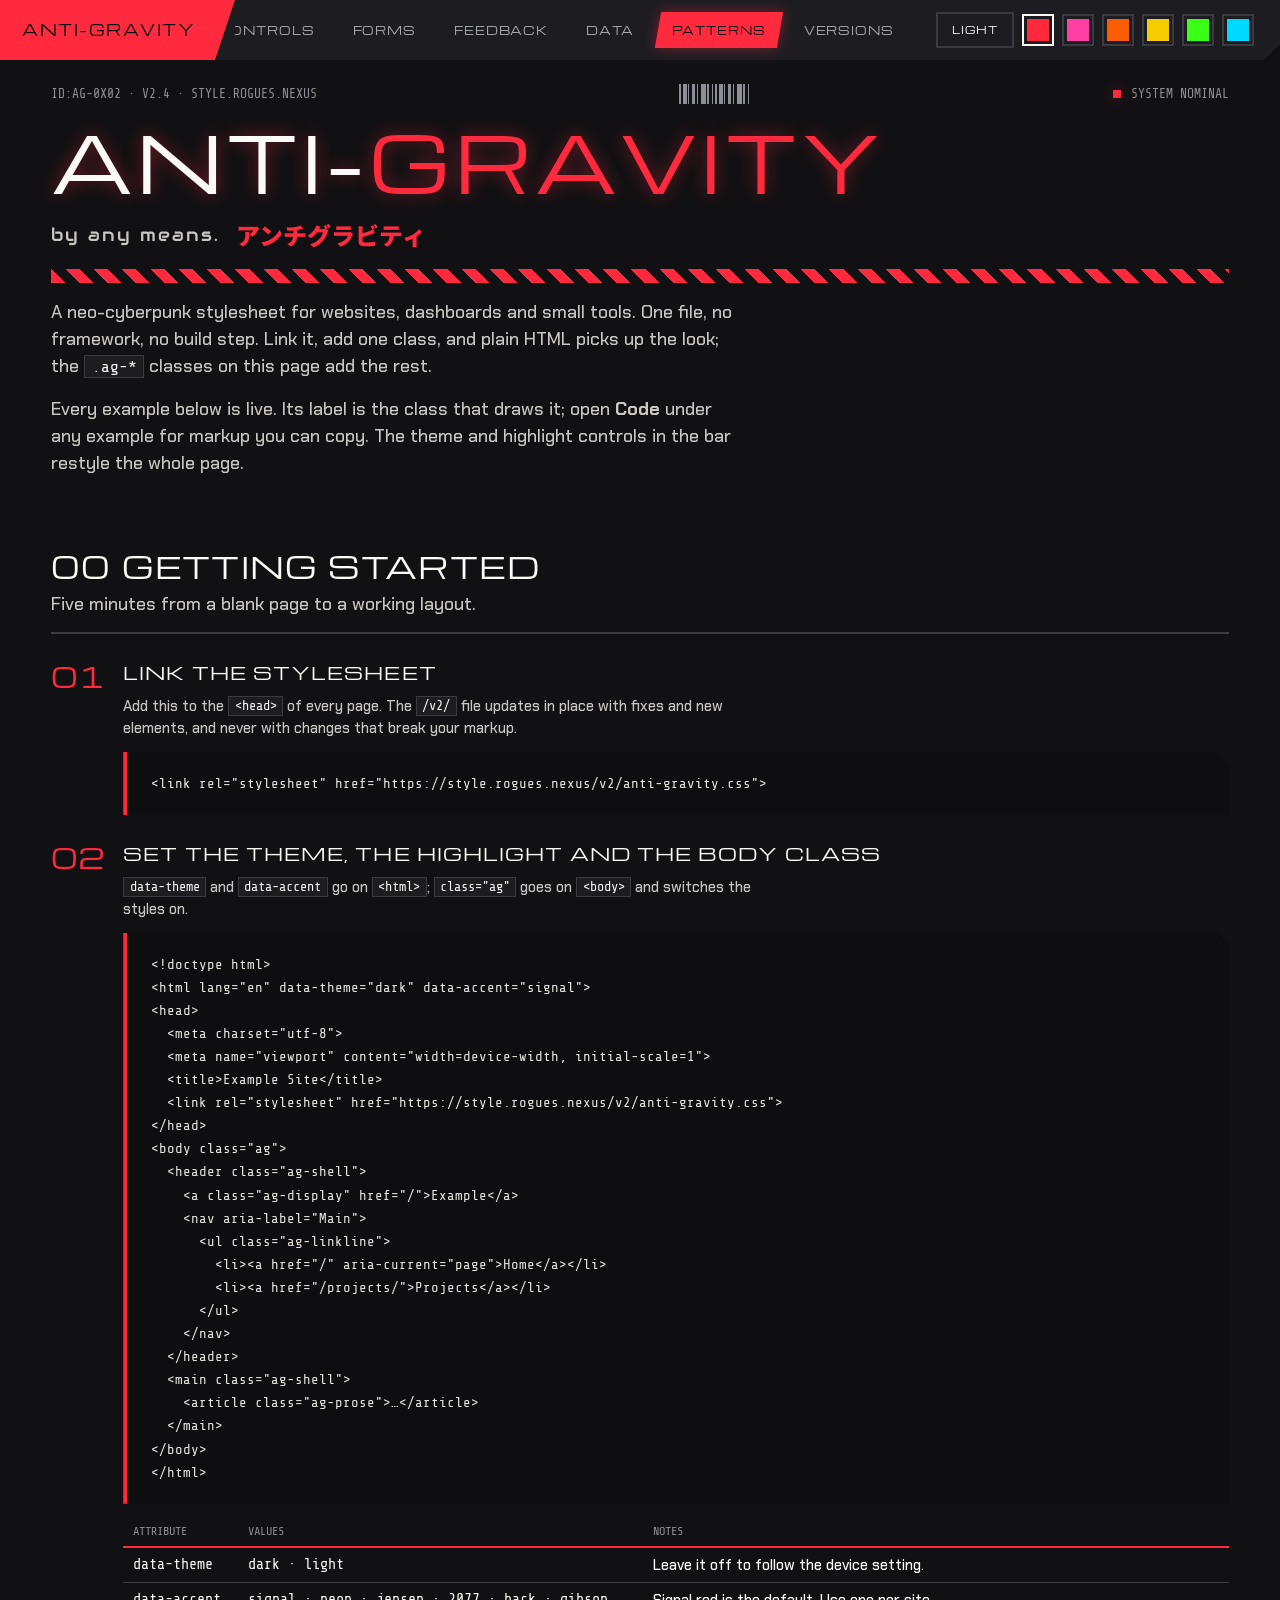
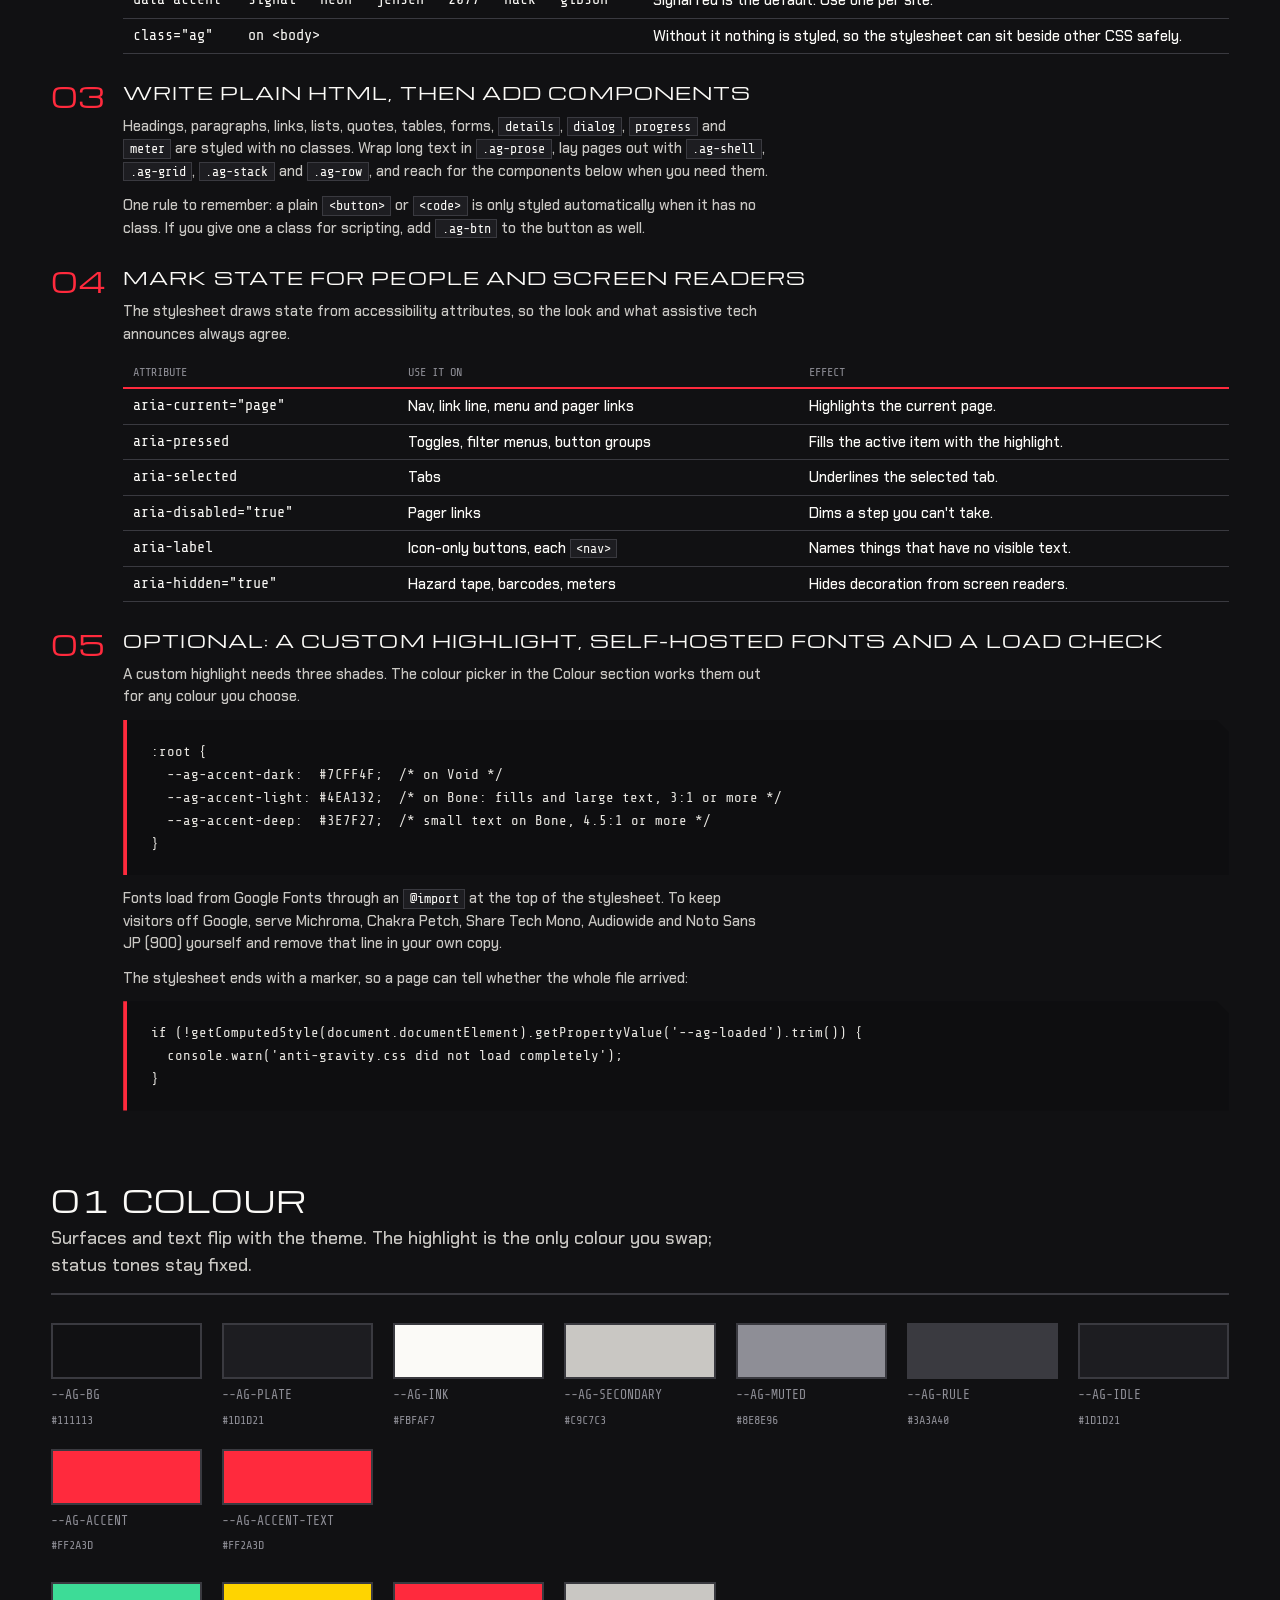
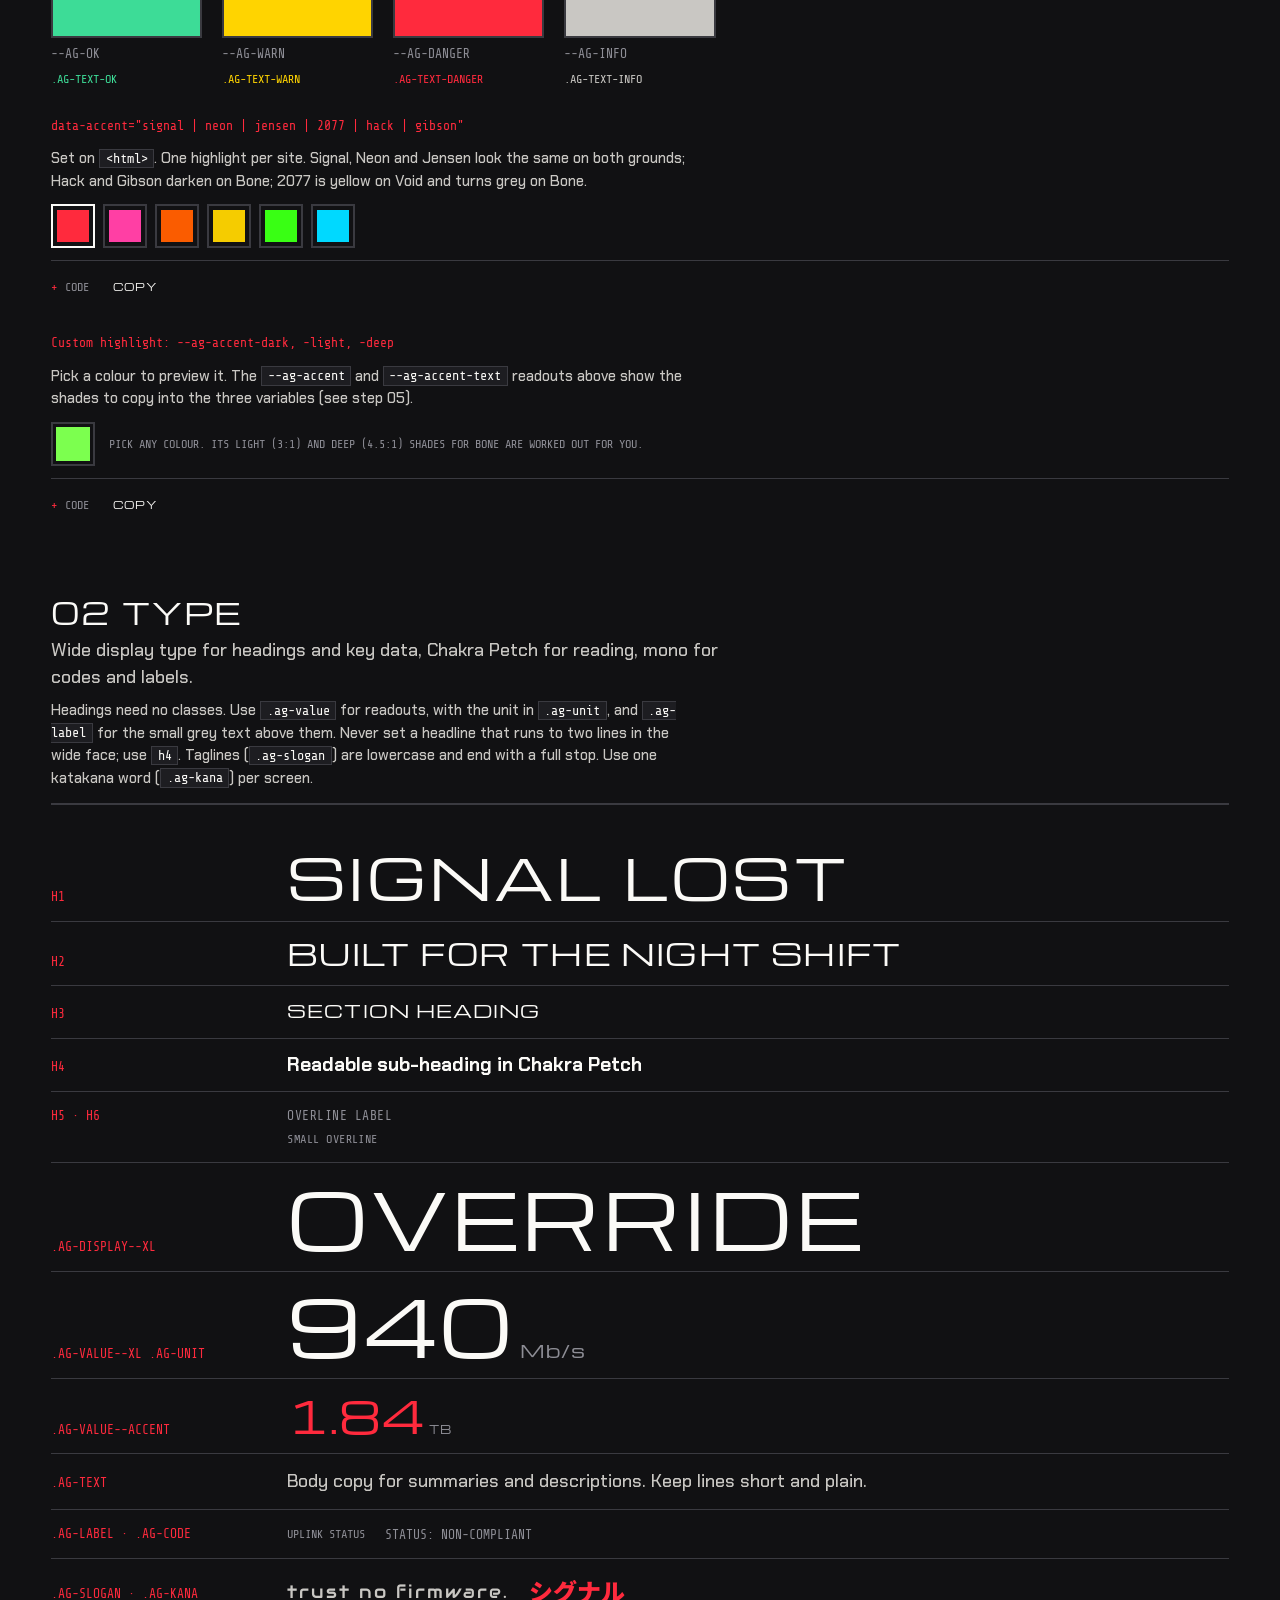
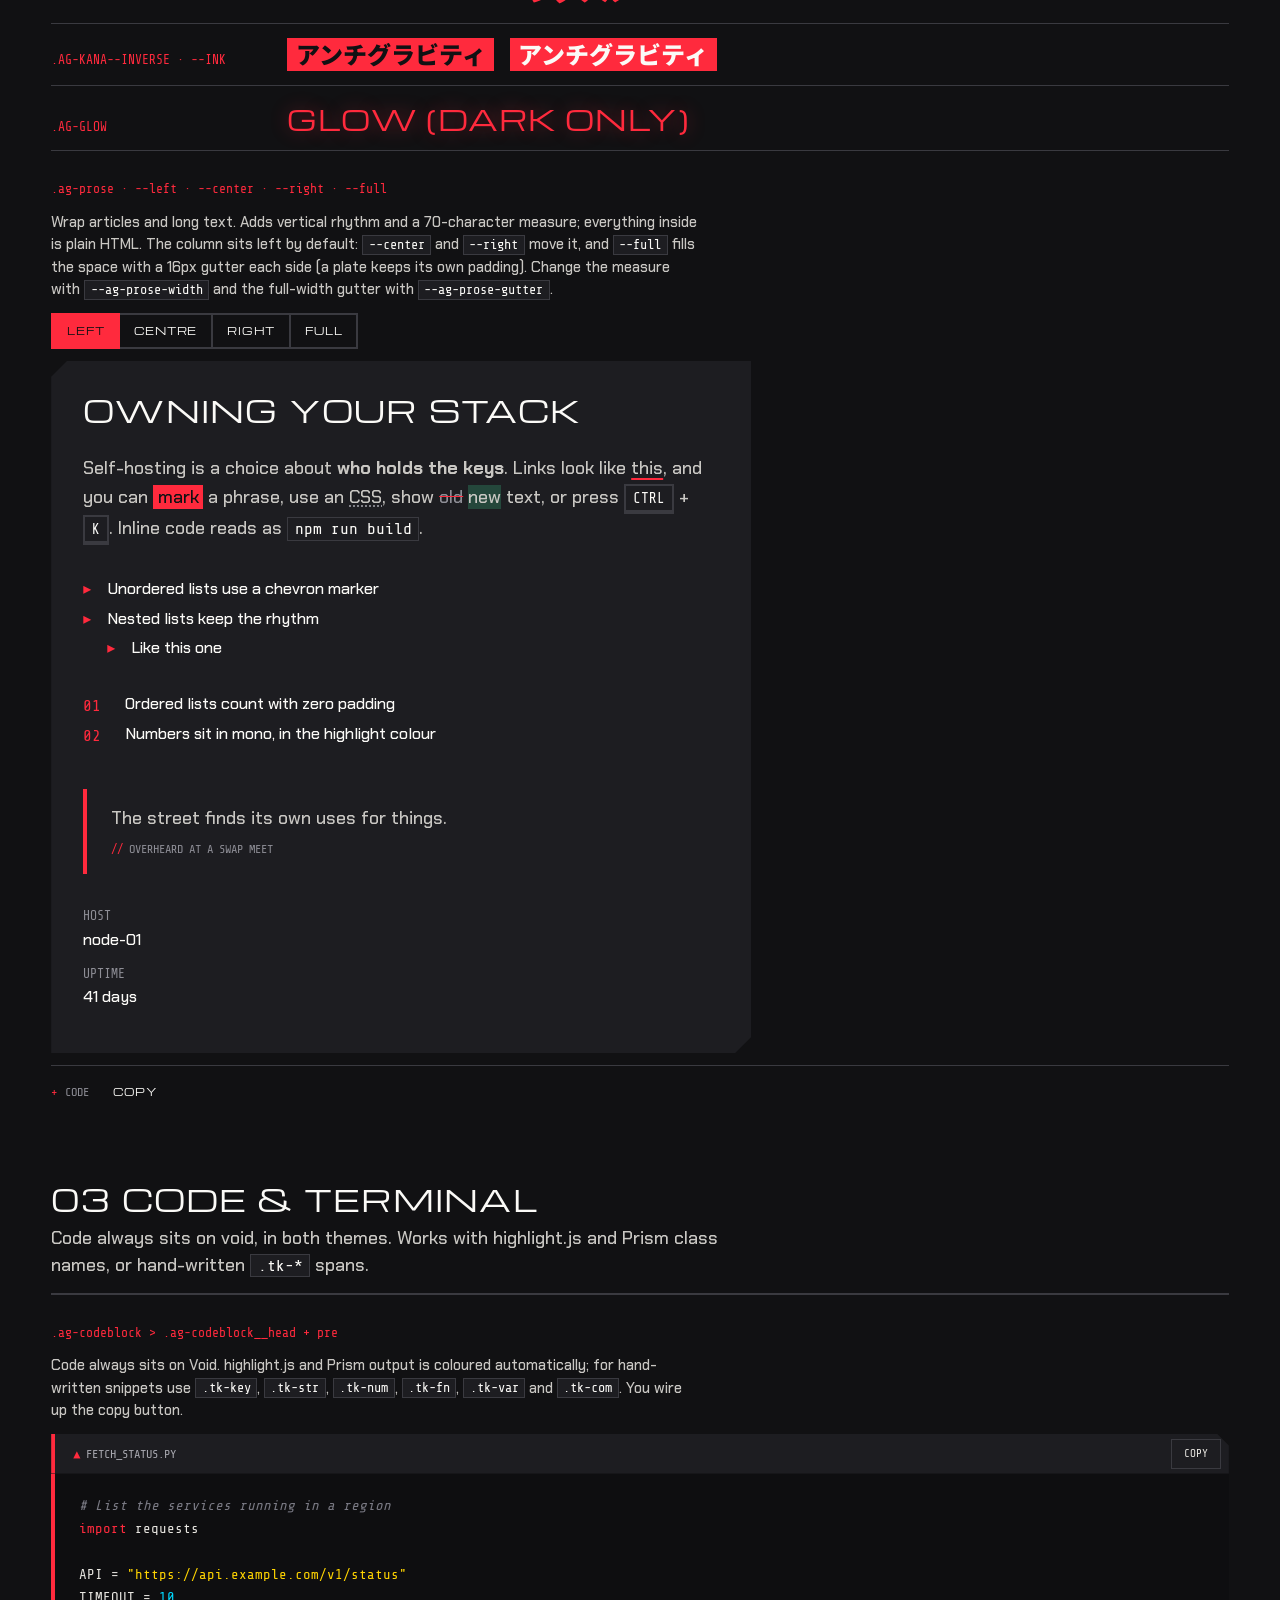
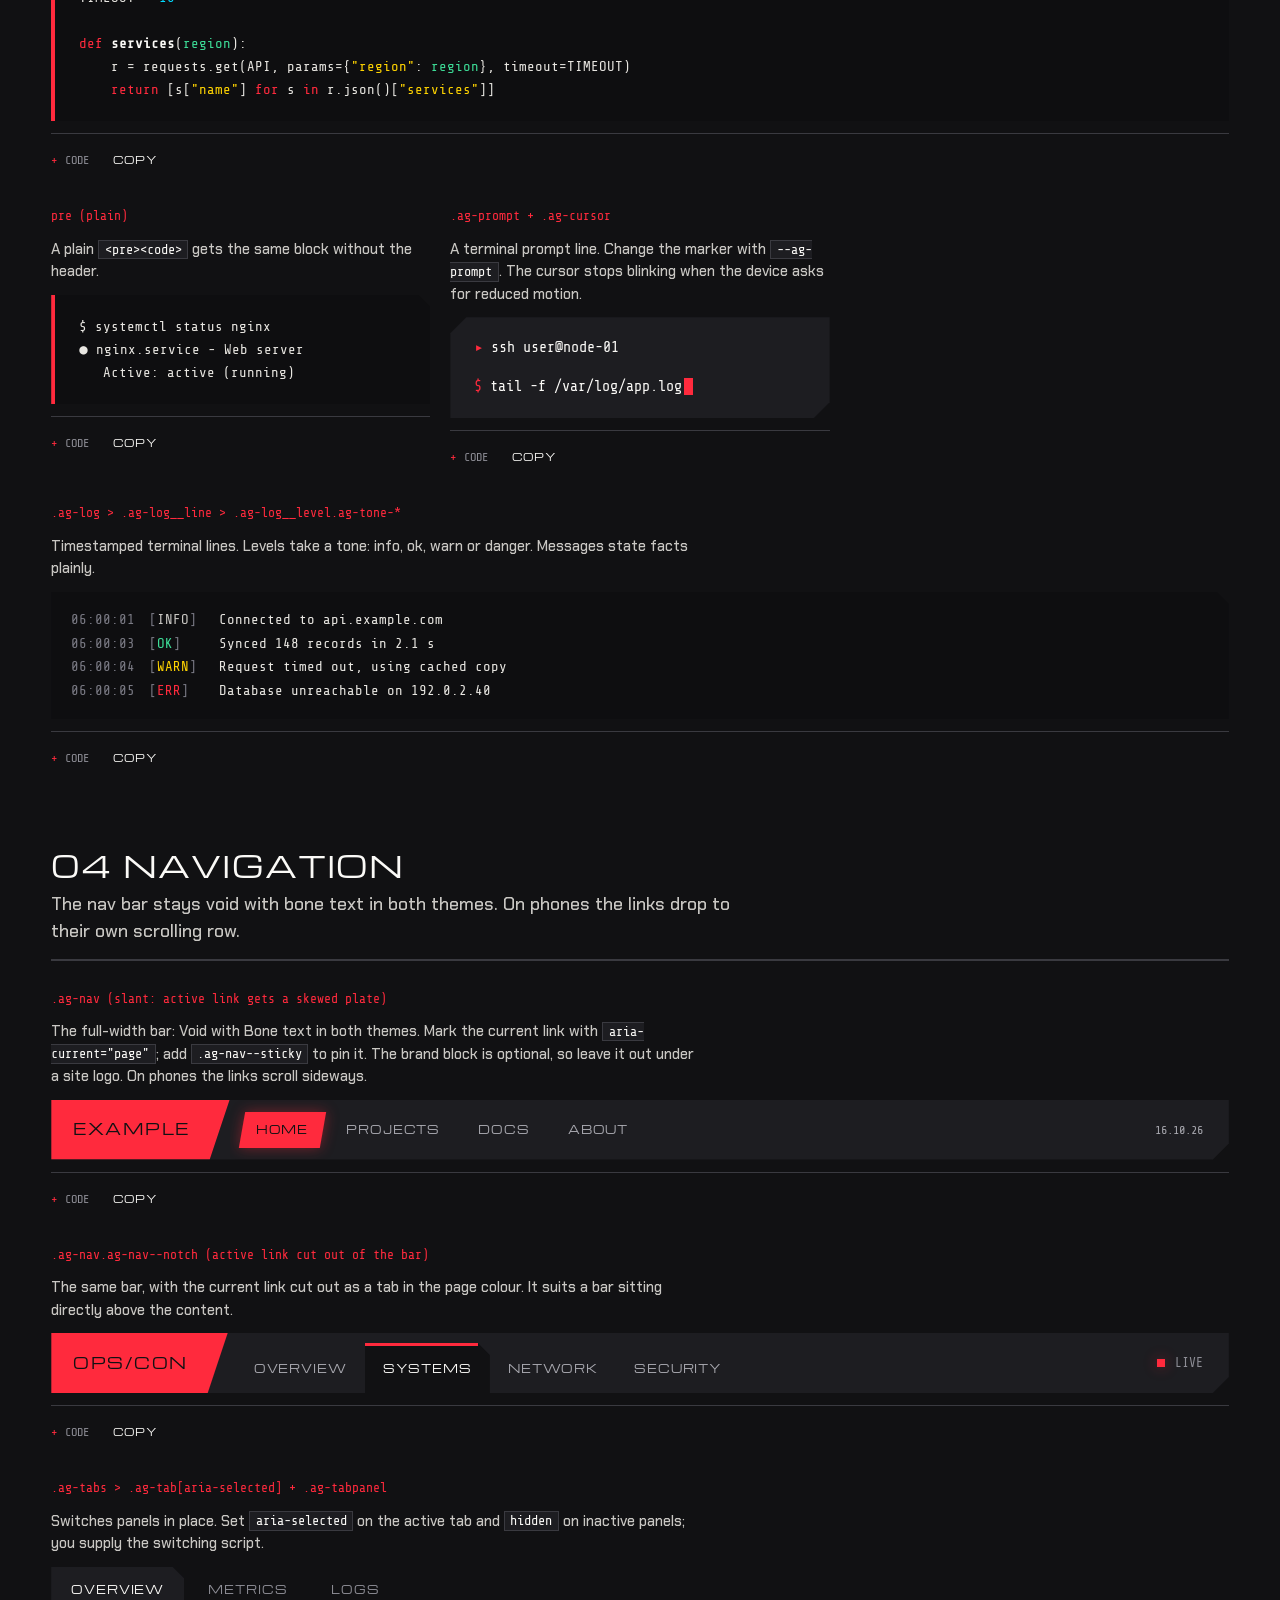
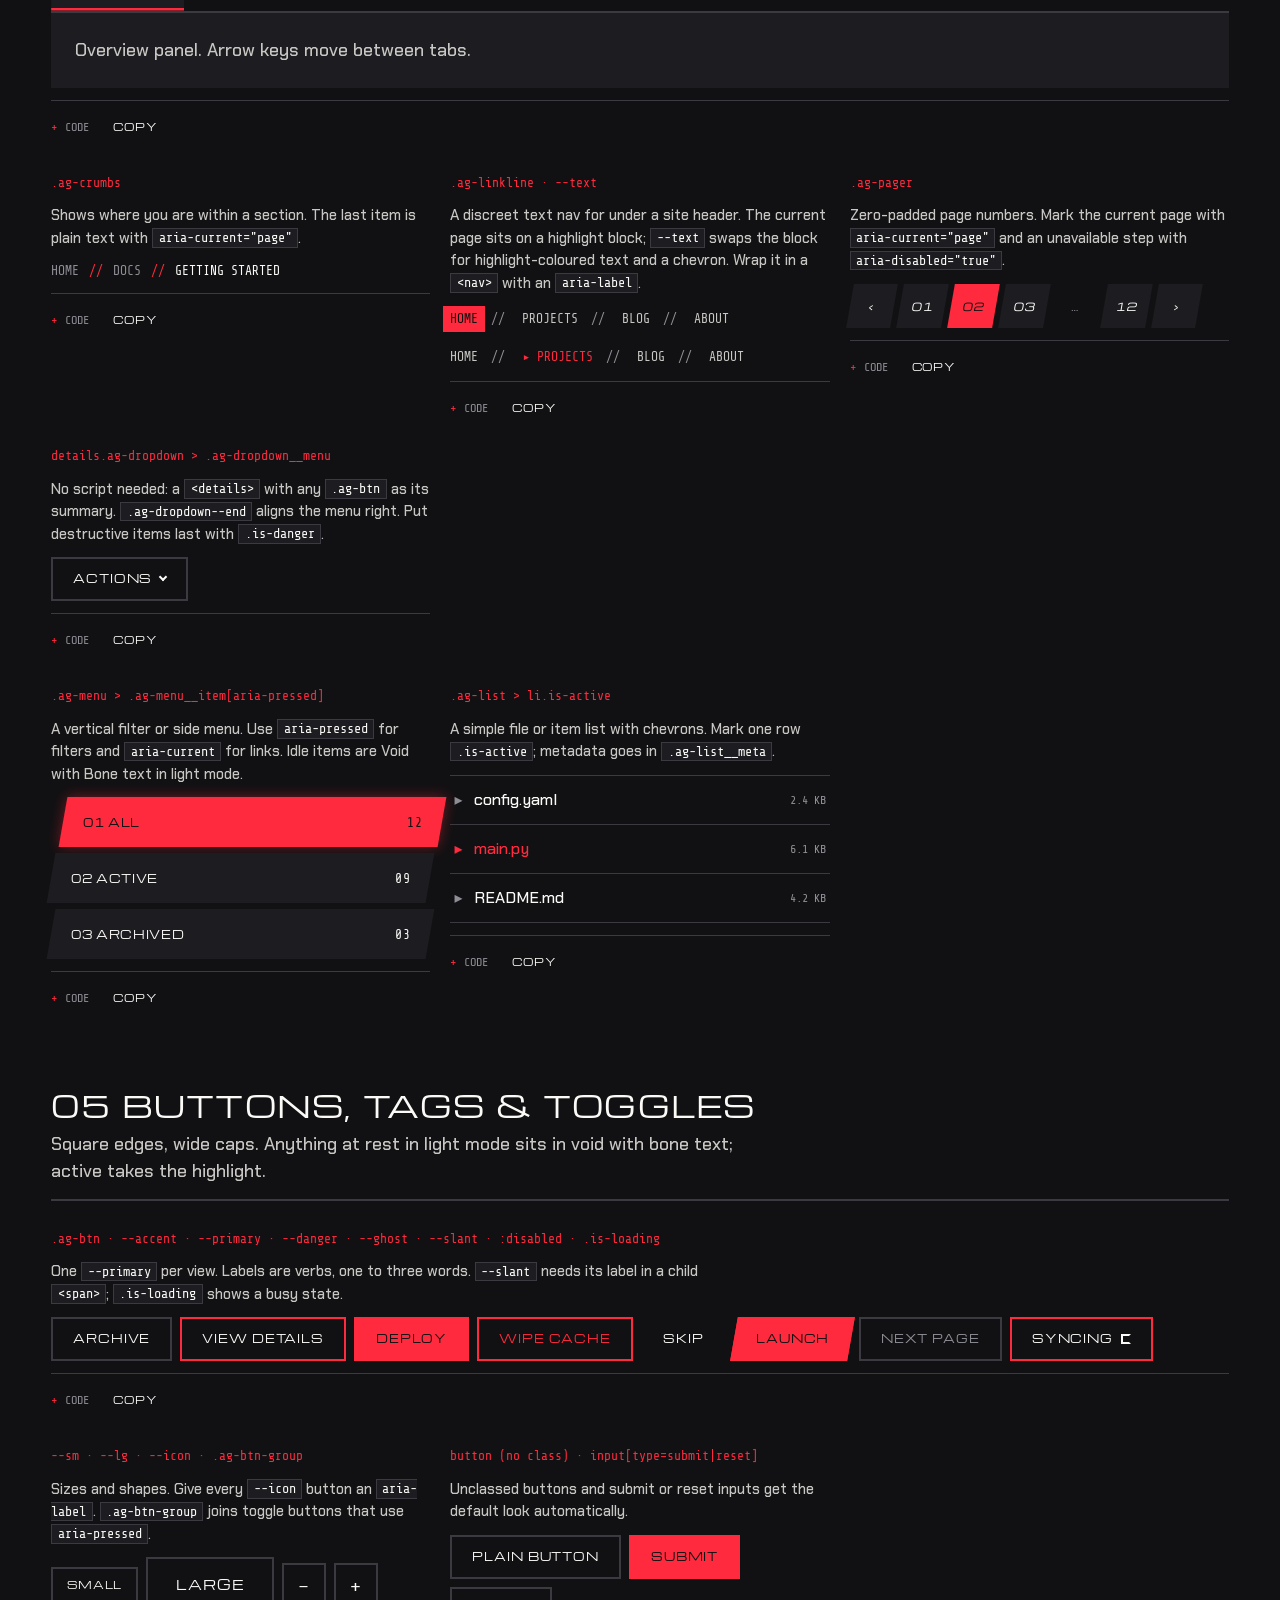
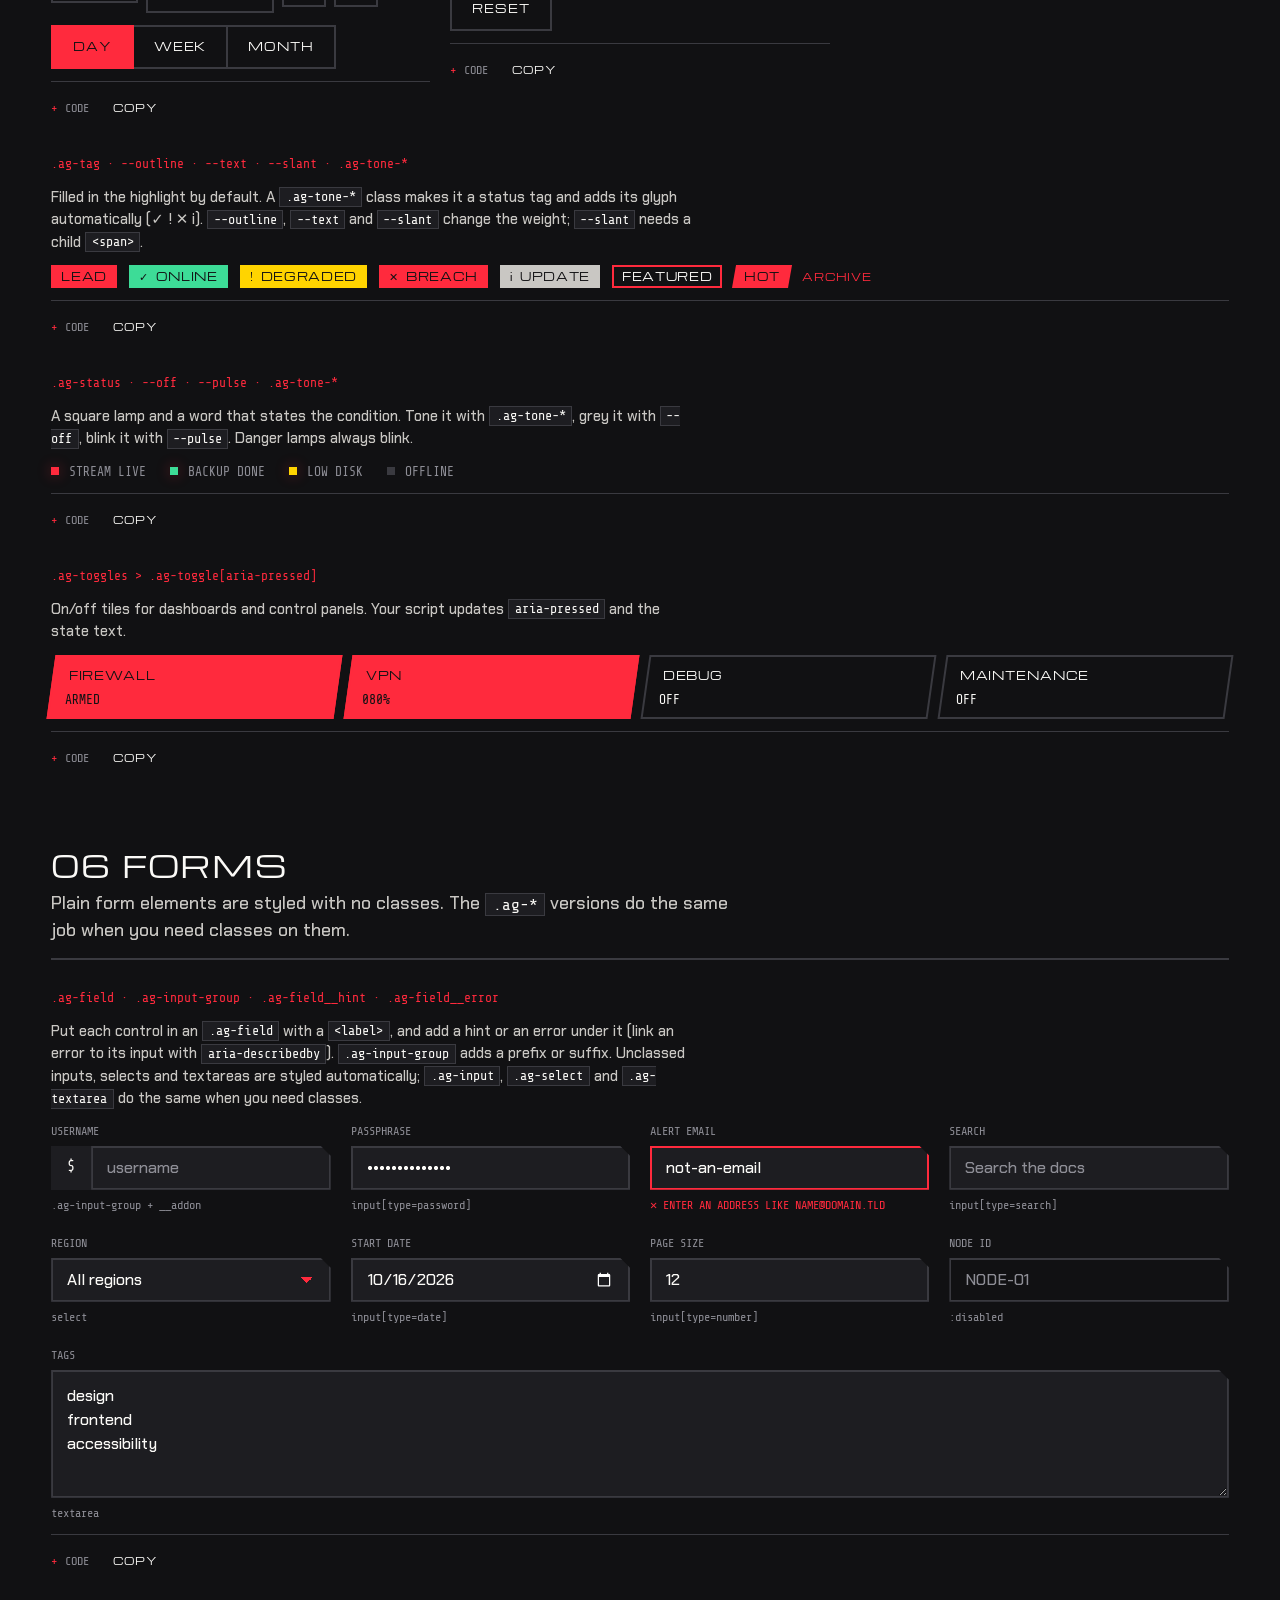
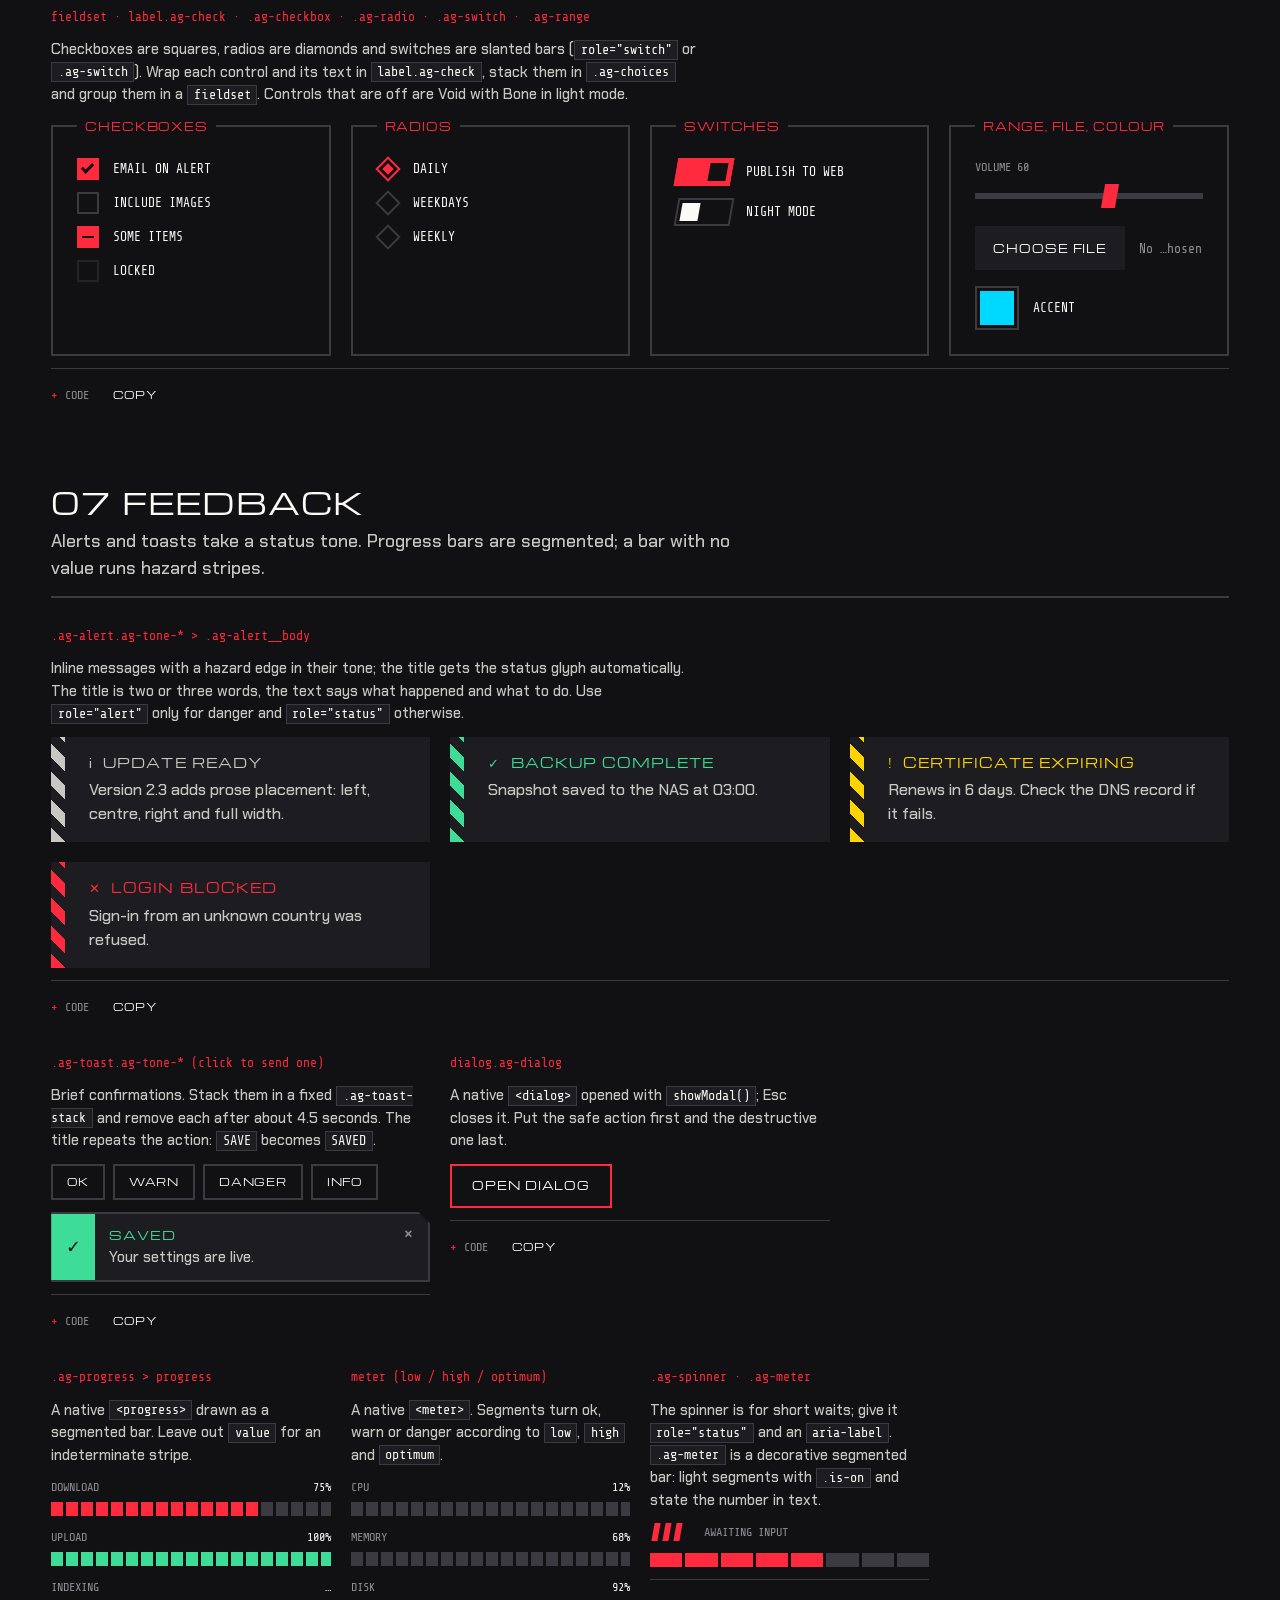
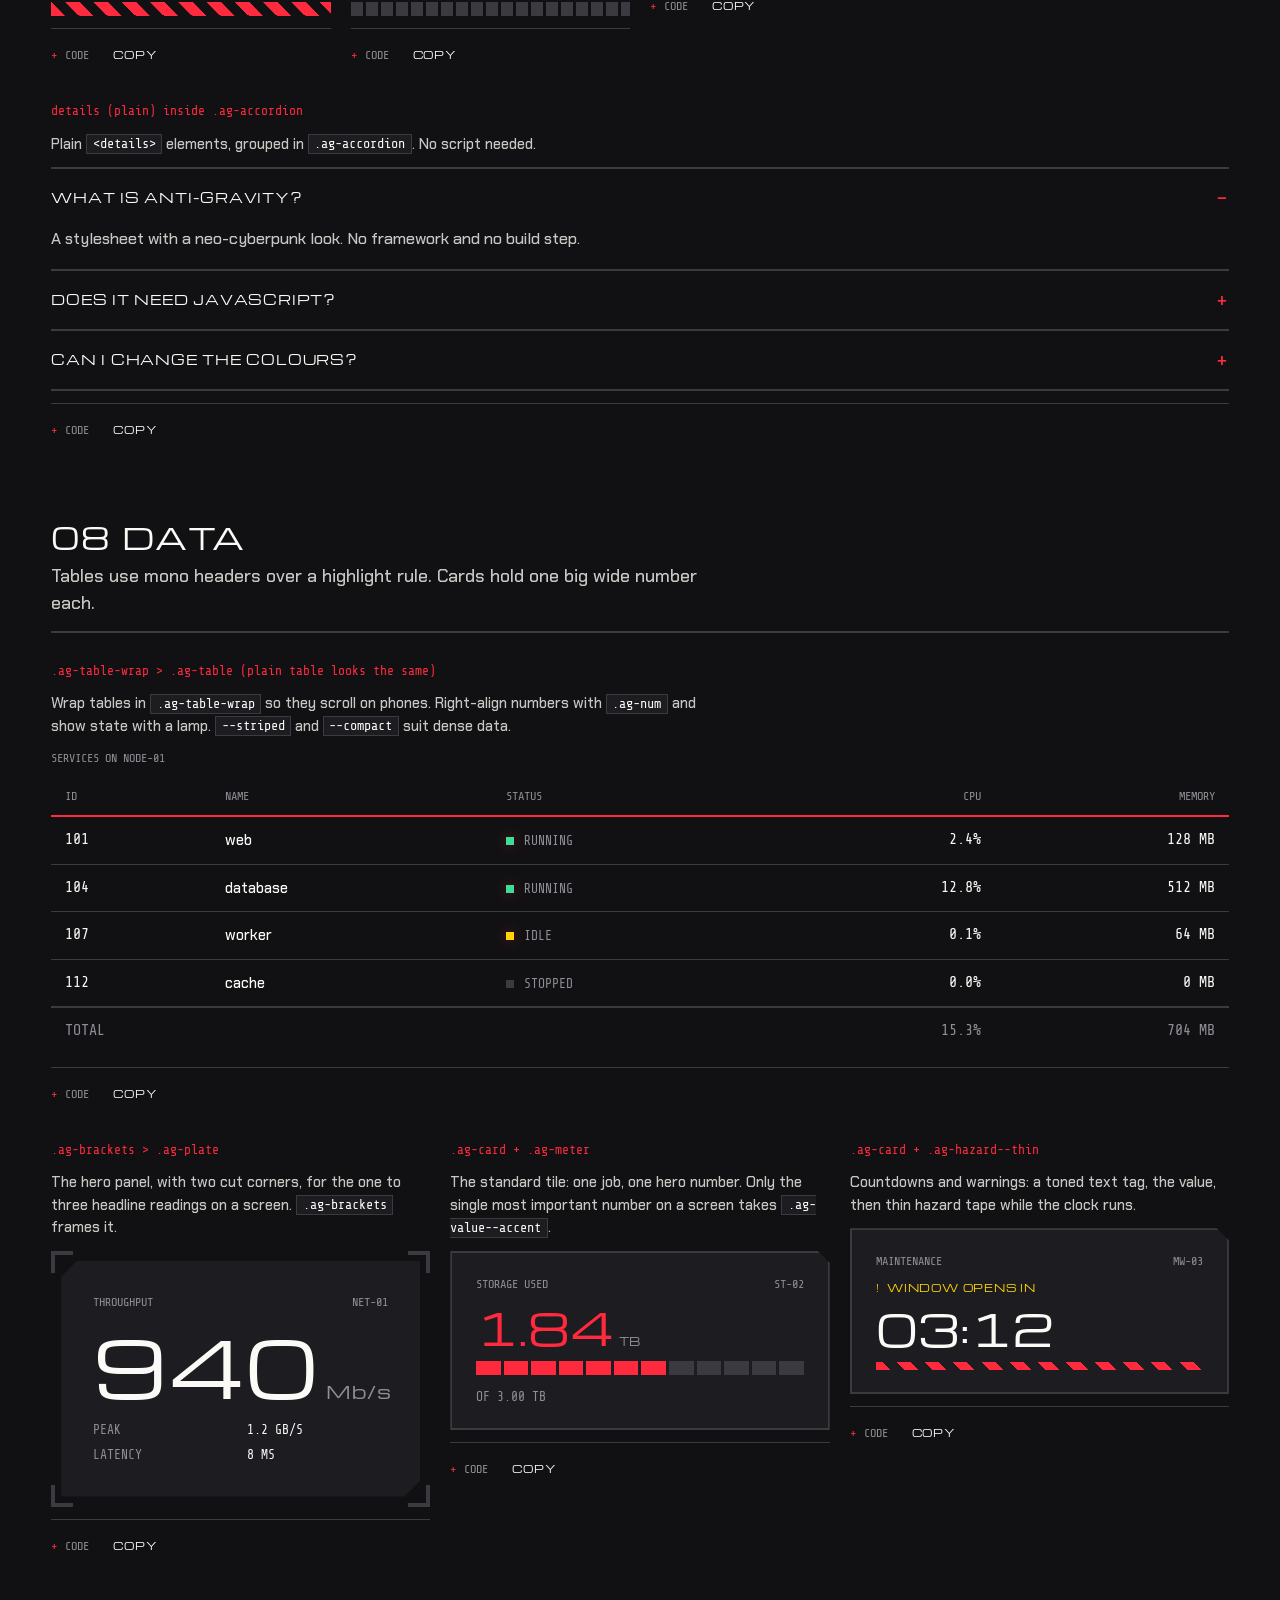
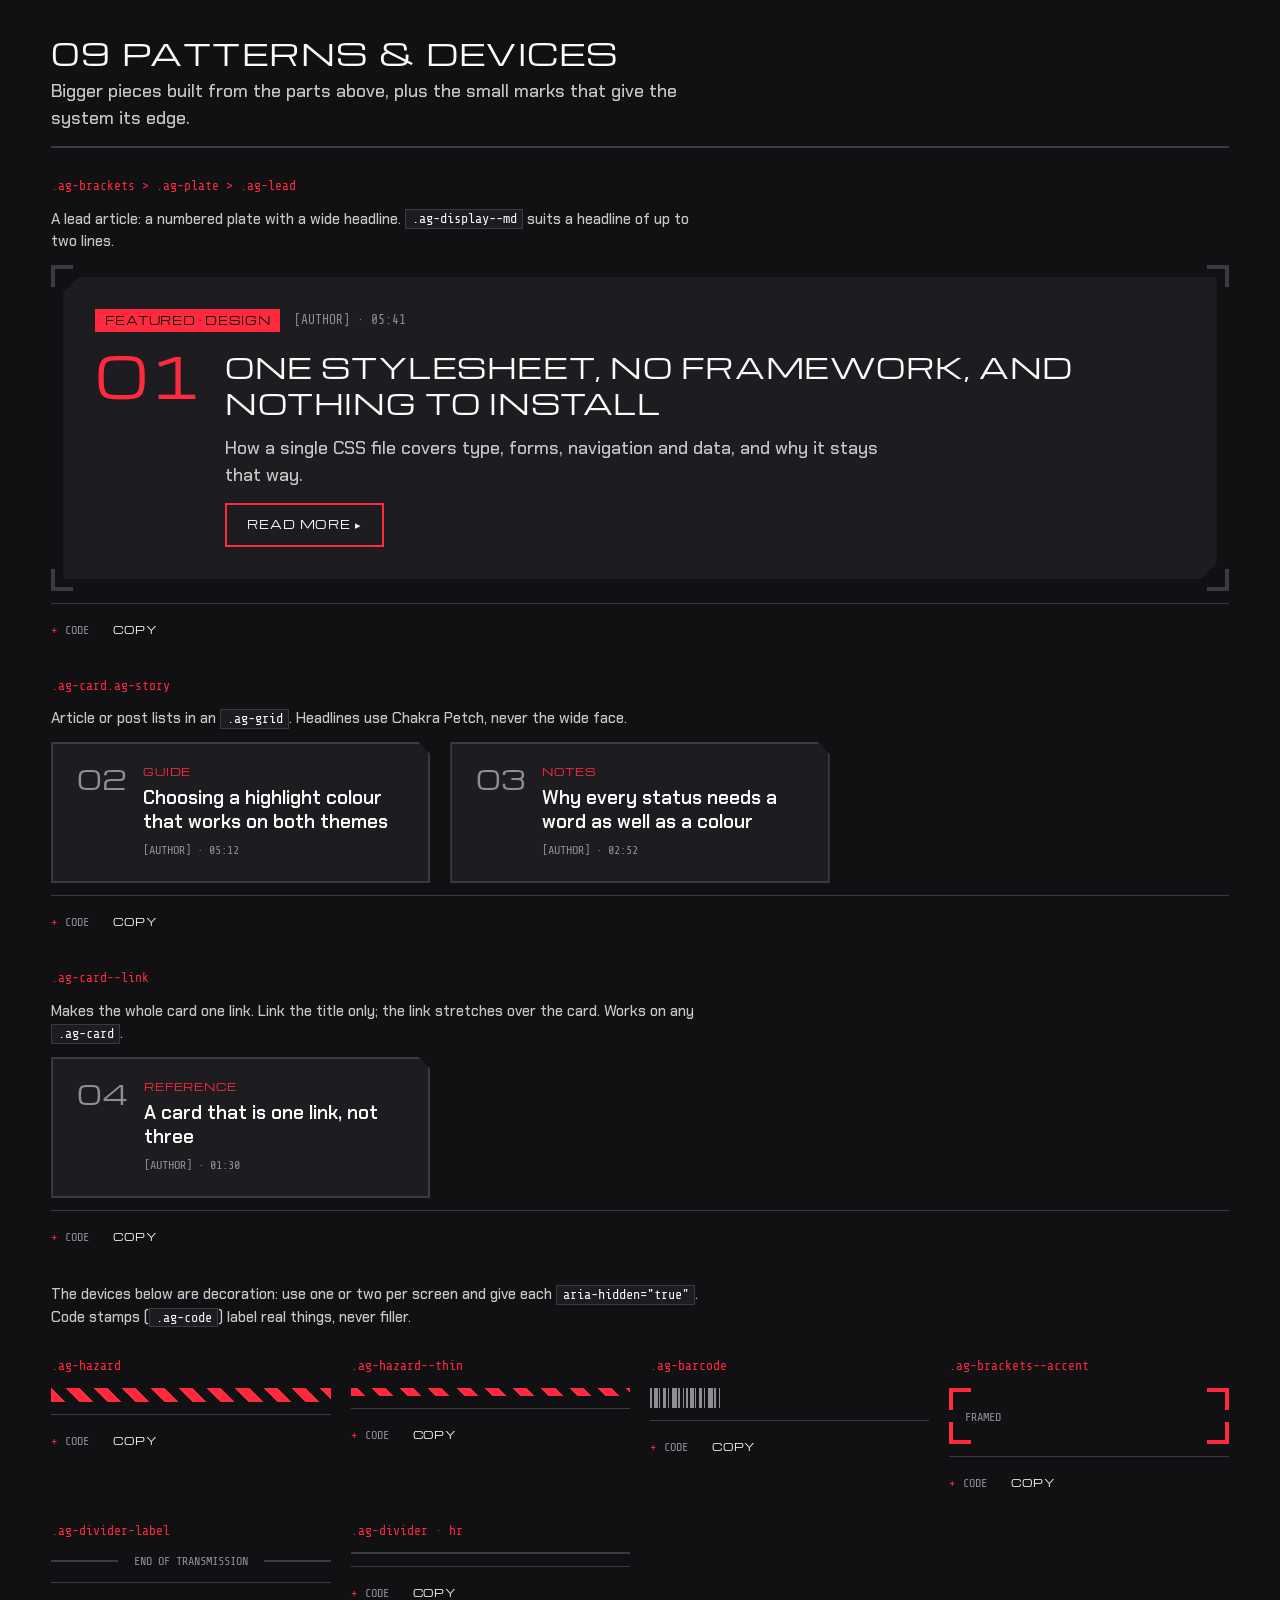
==== commit a91ebded: "Anti-Gravity v2.4: .ag-card--link whole-card links Co-Authored-By: Claude Opus 5.5 <noreply@anthropi" ====
--- a/index.html
+++ b/index.html
@@ -74,7 +74,7 @@
   <!-- ===== Header ===== -->
   <header class="ag-header">
     <div class="ag-header__bar">
-      <span class="ag-code">ID:AG-0x02 &#xB7; v2.3 &#xB7; style.rogues.nexus</span>
+      <span class="ag-code">ID:AG-0x02 &#xB7; v2.4 &#xB7; style.rogues.nexus</span>
       <span class="ag-barcode" aria-hidden="true"></span>
       <span class="ag-status ag-status--pulse">System nominal</span>
     </div>
@@ -810,6 +810,16 @@
         </article>
       </div>
     </div>
+    <div class="spec">
+      <code class="ag-code">.ag-card--link</code>
+      <p class="spec-note">Makes the whole card one link. Link the title only; the link stretches over the card. Works on any <code>.ag-card</code>.</p>
+      <div class="ag-grid" style="--ag-grid-min: 300px">
+        <article class="ag-card ag-story ag-card--link">
+          <div class="ag-story__num">04</div>
+          <div class="ag-story__body"><span class="ag-tag ag-tag--text">Reference</span><h3 class="ag-story__title"><a href="#patterns">A card that is one link, not three</a></h3><span class="ag-story__meta">[AUTHOR] &#xB7; 01:30</span></div>
+        </article>
+      </div>
+    </div>
     <p class="spec-note">The devices below are decoration: use one or two per screen and give each <code>aria-hidden="true"</code>. Code stamps (<code>.ag-code</code>) label real things, never filler.</p>
     <div class="ag-grid" style="--ag-grid-min: 220px">
       <div class="spec"><code class="ag-code">.ag-hazard</code><div class="ag-hazard" aria-hidden="true"></div></div>
@@ -831,7 +841,7 @@
     <div class="ag-table-wrap"><table class="ag-table">
       <thead><tr><th>Folder</th><th>Latest</th><th>Status</th><th>Stylesheet</th><th>Release notes</th></tr></thead>
       <tbody>
-        <tr><td class="ag-mono">/v2/</td><td class="ag-mono">2.3 &#xB7; 16 Oct 2026</td><td><span class="ag-status ag-tone-ok">Current</span></td><td class="ag-mono"><a href="v2/anti-gravity.css">v2/anti-gravity.css</a></td><td><a href="v2/">What changed in v2</a></td></tr>
+        <tr><td class="ag-mono">/v2/</td><td class="ag-mono">2.4 &#xB7; 16 Oct 2026</td><td><span class="ag-status ag-tone-ok">Current</span></td><td class="ag-mono"><a href="v2/anti-gravity.css">v2/anti-gravity.css</a></td><td><a href="v2/">What changed in v2</a></td></tr>
       </tbody>
     </table></div>
   </section>
@@ -841,7 +851,7 @@
     <p class="spec-note">AI was used in creating this stylesheet. Anti-Gravity was designed and directed by a person, with an AI model (Claude, by Anthropic) helping to write the CSS, the documentation and the examples.</p>
   </aside>
   <footer class="ag-footer">
-    <span>&#x25B2; style.rogues.nexus &#xB7; anti-gravity.css v2.3</span>
+    <span>&#x25B2; style.rogues.nexus &#xB7; anti-gravity.css v2.4</span>
     <span>MIT licence</span>
   </footer>
 </div>
--- a/v2/anti-gravity.css
+++ b/v2/anti-gravity.css
@@ -1,6 +1,6 @@
 @charset "utf-8";
 /* ==========================================================================
-   ANTI-GRAVITY  v2.3
+   ANTI-GRAVITY  v2.4
    Docs:          https://style.rogues.nexus/
    Release notes: https://style.rogues.nexus/v2/
    A neo-cyberpunk UI kit: wide display type for headings and key data,
@@ -455,6 +455,19 @@
 a.ag-card { text-decoration: none; color: inherit; transition: border-color var(--ag-fast) var(--ag-ease); }
 a.ag-card:hover { border-color: var(--ag-accent); color: inherit; }
 
+/* Whole-card link: put one link on the title and add .ag-card--link to the card.
+   The link's ::after covers the card, so the whole tile is clickable while the
+   link's name stays the title. Give any second link inside the card
+   position: relative; z-index: 2 so it sits above the cover. */
+.ag-card--link { position: relative; cursor: pointer; transition: border-color var(--ag-fast) var(--ag-ease); }
+.ag-card--link a { color: inherit; text-decoration: none; }
+.ag-card--link a::after { content: ""; position: absolute; inset: 0; z-index: 1; }
+.ag-card--link:hover { border-color: var(--ag-accent); }
+.ag-card--link:hover a { color: var(--ag-accent-text); }
+/* The card is clipped, so an outside ring would be cut off: draw it inside */
+.ag-card--link a:focus-visible { outline: none; }
+.ag-card--link:has(a:focus-visible) { border-color: var(--ag-accent); box-shadow: inset 0 0 0 var(--ag-stroke) var(--ag-accent); }
+
 .ag-card__head {
   display: flex;
   justify-content: space-between;
